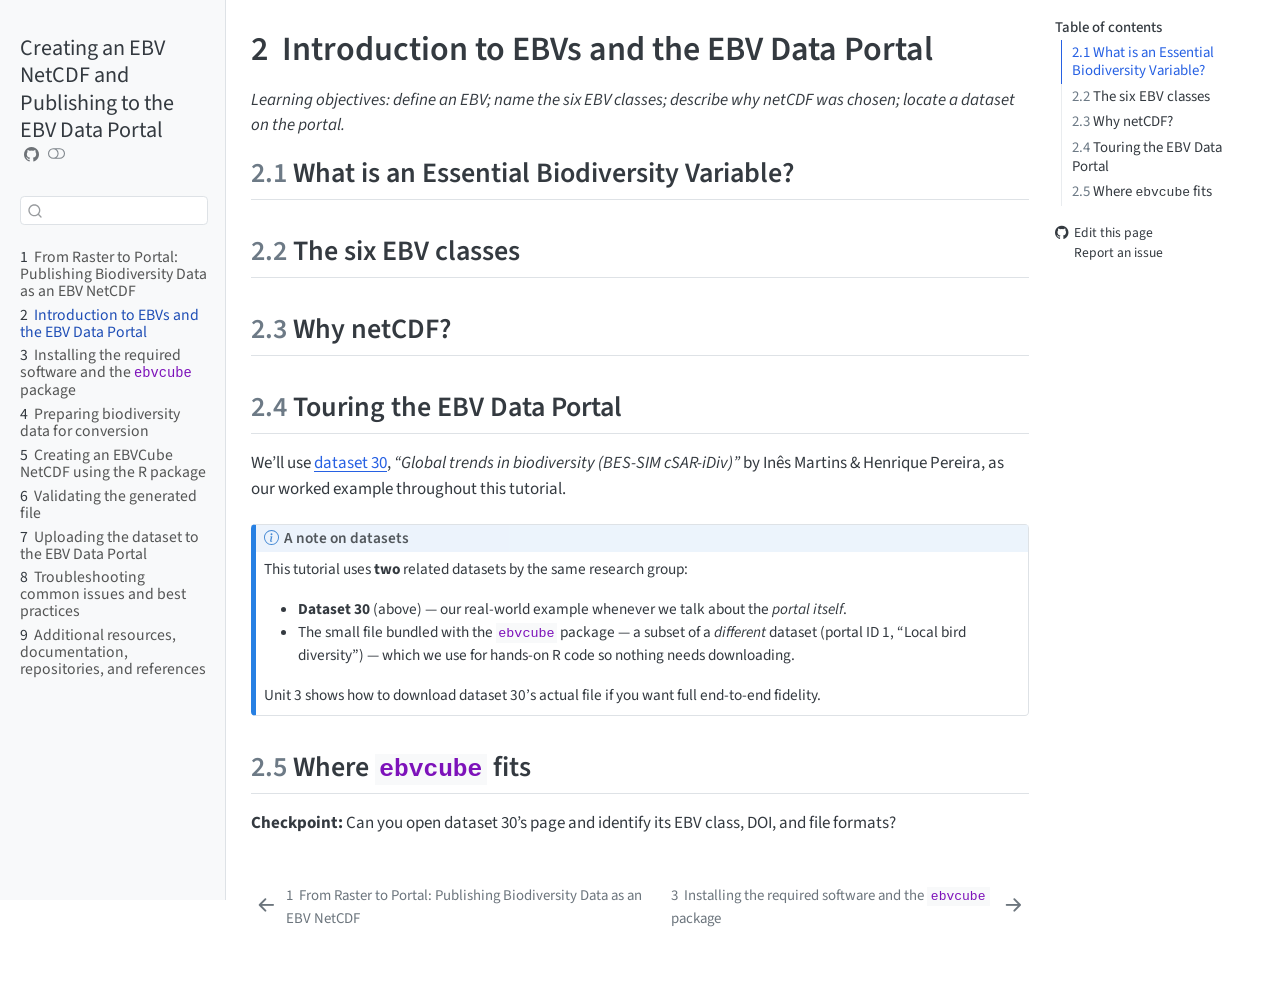
==== 01-introduction.html @ 29f4f92b "Built site for gh-pages" ====
<!DOCTYPE html>
<html xmlns="http://www.w3.org/1999/xhtml" lang="en" xml:lang="en"><head>

<meta charset="utf-8">
<meta name="generator" content="quarto-1.5.56">

<meta name="viewport" content="width=device-width, initial-scale=1.0, user-scalable=yes">

<meta name="description" content="A step-by-step tutorial on creating an EBV-compliant netCDF with the ebvcube R package and publishing it to the EBV Data Portal.">

<title>2&nbsp; Introduction to EBVs and the EBV Data Portal – Creating an EBV NetCDF and Publishing to the EBV Data Portal</title>
<style>
code{white-space: pre-wrap;}
span.smallcaps{font-variant: small-caps;}
div.columns{display: flex; gap: min(4vw, 1.5em);}
div.column{flex: auto; overflow-x: auto;}
div.hanging-indent{margin-left: 1.5em; text-indent: -1.5em;}
ul.task-list{list-style: none;}
ul.task-list li input[type="checkbox"] {
  width: 0.8em;
  margin: 0 0.8em 0.2em -1em; /* quarto-specific, see https://github.com/quarto-dev/quarto-cli/issues/4556 */ 
  vertical-align: middle;
}
</style>


<script src="site_libs/quarto-nav/quarto-nav.js"></script>
<script src="site_libs/quarto-nav/headroom.min.js"></script>
<script src="site_libs/clipboard/clipboard.min.js"></script>
<script src="site_libs/quarto-search/autocomplete.umd.js"></script>
<script src="site_libs/quarto-search/fuse.min.js"></script>
<script src="site_libs/quarto-search/quarto-search.js"></script>
<meta name="quarto:offset" content="./">
<link href="./02-installation.html" rel="next">
<link href="./index.html" rel="prev">
<script src="site_libs/quarto-html/quarto.js"></script>
<script src="site_libs/quarto-html/popper.min.js"></script>
<script src="site_libs/quarto-html/tippy.umd.min.js"></script>
<script src="site_libs/quarto-html/anchor.min.js"></script>
<link href="site_libs/quarto-html/tippy.css" rel="stylesheet">
<link href="site_libs/quarto-html/quarto-syntax-highlighting.css" rel="stylesheet" class="quarto-color-scheme" id="quarto-text-highlighting-styles">
<link href="site_libs/quarto-html/quarto-syntax-highlighting-dark.css" rel="prefetch" class="quarto-color-scheme quarto-color-alternate" id="quarto-text-highlighting-styles">
<script src="site_libs/bootstrap/bootstrap.min.js"></script>
<link href="site_libs/bootstrap/bootstrap-icons.css" rel="stylesheet">
<link href="site_libs/bootstrap/bootstrap.min.css" rel="stylesheet" class="quarto-color-scheme" id="quarto-bootstrap" data-mode="light">
<link href="site_libs/bootstrap/bootstrap-dark.min.css" rel="prefetch" class="quarto-color-scheme quarto-color-alternate" id="quarto-bootstrap" data-mode="dark">
<script id="quarto-search-options" type="application/json">{
  "location": "sidebar",
  "copy-button": false,
  "collapse-after": 3,
  "panel-placement": "start",
  "type": "textbox",
  "limit": 50,
  "keyboard-shortcut": [
    "f",
    "/",
    "s"
  ],
  "show-item-context": false,
  "language": {
    "search-no-results-text": "No results",
    "search-matching-documents-text": "matching documents",
    "search-copy-link-title": "Copy link to search",
    "search-hide-matches-text": "Hide additional matches",
    "search-more-match-text": "more match in this document",
    "search-more-matches-text": "more matches in this document",
    "search-clear-button-title": "Clear",
    "search-text-placeholder": "",
    "search-detached-cancel-button-title": "Cancel",
    "search-submit-button-title": "Submit",
    "search-label": "Search"
  }
}</script>


</head>

<body class="nav-sidebar docked">

<div id="quarto-search-results"></div>
  <header id="quarto-header" class="headroom fixed-top">
  <nav class="quarto-secondary-nav">
    <div class="container-fluid d-flex">
      <button type="button" class="quarto-btn-toggle btn" data-bs-toggle="collapse" role="button" data-bs-target=".quarto-sidebar-collapse-item" aria-controls="quarto-sidebar" aria-expanded="false" aria-label="Toggle sidebar navigation" onclick="if (window.quartoToggleHeadroom) { window.quartoToggleHeadroom(); }">
        <i class="bi bi-layout-text-sidebar-reverse"></i>
      </button>
        <nav class="quarto-page-breadcrumbs" aria-label="breadcrumb"><ol class="breadcrumb"><li class="breadcrumb-item"><a href="./01-introduction.html"><span class="chapter-number">2</span>&nbsp; <span class="chapter-title">Introduction to EBVs and the EBV Data Portal</span></a></li></ol></nav>
        <a class="flex-grow-1" role="navigation" data-bs-toggle="collapse" data-bs-target=".quarto-sidebar-collapse-item" aria-controls="quarto-sidebar" aria-expanded="false" aria-label="Toggle sidebar navigation" onclick="if (window.quartoToggleHeadroom) { window.quartoToggleHeadroom(); }">      
        </a>
      <button type="button" class="btn quarto-search-button" aria-label="Search" onclick="window.quartoOpenSearch();">
        <i class="bi bi-search"></i>
      </button>
    </div>
  </nav>
</header>
<!-- content -->
<div id="quarto-content" class="quarto-container page-columns page-rows-contents page-layout-article">
<!-- sidebar -->
  <nav id="quarto-sidebar" class="sidebar collapse collapse-horizontal quarto-sidebar-collapse-item sidebar-navigation docked overflow-auto">
    <div class="pt-lg-2 mt-2 text-left sidebar-header">
    <div class="sidebar-title mb-0 py-0">
      <a href="./">Creating an EBV NetCDF and Publishing to the EBV Data Portal</a> 
        <div class="sidebar-tools-main">
    <a href="https://github.com/EBVcube/EBV_resources" title="Source Code" class="quarto-navigation-tool px-1" aria-label="Source Code"><i class="bi bi-github"></i></a>
  <a href="" class="quarto-color-scheme-toggle quarto-navigation-tool  px-1" onclick="window.quartoToggleColorScheme(); return false;" title="Toggle dark mode"><i class="bi"></i></a>
</div>
    </div>
      </div>
        <div class="mt-2 flex-shrink-0 align-items-center">
        <div class="sidebar-search">
        <div id="quarto-search" class="" title="Search"></div>
        </div>
        </div>
    <div class="sidebar-menu-container"> 
    <ul class="list-unstyled mt-1">
        <li class="sidebar-item">
  <div class="sidebar-item-container"> 
  <a href="./index.html" class="sidebar-item-text sidebar-link">
 <span class="menu-text"><span class="chapter-number">1</span>&nbsp; <span class="chapter-title">From Raster to Portal: Publishing Biodiversity Data as an EBV NetCDF</span></span></a>
  </div>
</li>
        <li class="sidebar-item">
  <div class="sidebar-item-container"> 
  <a href="./01-introduction.html" class="sidebar-item-text sidebar-link active">
 <span class="menu-text"><span class="chapter-number">2</span>&nbsp; <span class="chapter-title">Introduction to EBVs and the EBV Data Portal</span></span></a>
  </div>
</li>
        <li class="sidebar-item">
  <div class="sidebar-item-container"> 
  <a href="./02-installation.html" class="sidebar-item-text sidebar-link">
 <span class="menu-text"><span class="chapter-number">3</span>&nbsp; <span class="chapter-title">Installing the required software and the <code>ebvcube</code> package</span></span></a>
  </div>
</li>
        <li class="sidebar-item">
  <div class="sidebar-item-container"> 
  <a href="./03-preparing-data.html" class="sidebar-item-text sidebar-link">
 <span class="menu-text"><span class="chapter-number">4</span>&nbsp; <span class="chapter-title">Preparing biodiversity data for conversion</span></span></a>
  </div>
</li>
        <li class="sidebar-item">
  <div class="sidebar-item-container"> 
  <a href="./04-creating-the-cube.html" class="sidebar-item-text sidebar-link">
 <span class="menu-text"><span class="chapter-number">5</span>&nbsp; <span class="chapter-title">Creating an EBVCube NetCDF using the R package</span></span></a>
  </div>
</li>
        <li class="sidebar-item">
  <div class="sidebar-item-container"> 
  <a href="./05-validating.html" class="sidebar-item-text sidebar-link">
 <span class="menu-text"><span class="chapter-number">6</span>&nbsp; <span class="chapter-title">Validating the generated file</span></span></a>
  </div>
</li>
        <li class="sidebar-item">
  <div class="sidebar-item-container"> 
  <a href="./06-uploading.html" class="sidebar-item-text sidebar-link">
 <span class="menu-text"><span class="chapter-number">7</span>&nbsp; <span class="chapter-title">Uploading the dataset to the EBV Data Portal</span></span></a>
  </div>
</li>
        <li class="sidebar-item">
  <div class="sidebar-item-container"> 
  <a href="./07-troubleshooting.html" class="sidebar-item-text sidebar-link">
 <span class="menu-text"><span class="chapter-number">8</span>&nbsp; <span class="chapter-title">Troubleshooting common issues and best practices</span></span></a>
  </div>
</li>
        <li class="sidebar-item">
  <div class="sidebar-item-container"> 
  <a href="./08-resources.html" class="sidebar-item-text sidebar-link">
 <span class="menu-text"><span class="chapter-number">9</span>&nbsp; <span class="chapter-title">Additional resources, documentation, repositories, and references</span></span></a>
  </div>
</li>
    </ul>
    </div>
</nav>
<div id="quarto-sidebar-glass" class="quarto-sidebar-collapse-item" data-bs-toggle="collapse" data-bs-target=".quarto-sidebar-collapse-item"></div>
<!-- margin-sidebar -->
    <div id="quarto-margin-sidebar" class="sidebar margin-sidebar">
        <nav id="TOC" role="doc-toc" class="toc-active">
    <h2 id="toc-title">Table of contents</h2>
   
  <ul>
  <li><a href="#what-is-an-essential-biodiversity-variable" id="toc-what-is-an-essential-biodiversity-variable" class="nav-link active" data-scroll-target="#what-is-an-essential-biodiversity-variable"><span class="header-section-number">2.1</span> What is an Essential Biodiversity Variable?</a></li>
  <li><a href="#the-six-ebv-classes" id="toc-the-six-ebv-classes" class="nav-link" data-scroll-target="#the-six-ebv-classes"><span class="header-section-number">2.2</span> The six EBV classes</a></li>
  <li><a href="#why-netcdf" id="toc-why-netcdf" class="nav-link" data-scroll-target="#why-netcdf"><span class="header-section-number">2.3</span> Why netCDF?</a></li>
  <li><a href="#touring-the-ebv-data-portal" id="toc-touring-the-ebv-data-portal" class="nav-link" data-scroll-target="#touring-the-ebv-data-portal"><span class="header-section-number">2.4</span> Touring the EBV Data Portal</a></li>
  <li><a href="#where-ebvcube-fits" id="toc-where-ebvcube-fits" class="nav-link" data-scroll-target="#where-ebvcube-fits"><span class="header-section-number">2.5</span> Where <code>ebvcube</code> fits</a></li>
  </ul>
<div class="toc-actions"><ul><li><a href="https://github.com/EBVcube/EBV_resources/edit/main/01-introduction.qmd" class="toc-action"><i class="bi bi-github"></i>Edit this page</a></li><li><a href="https://github.com/EBVcube/EBV_resources/issues/new" class="toc-action"><i class="bi empty"></i>Report an issue</a></li></ul></div></nav>
    </div>
<!-- main -->
<main class="content" id="quarto-document-content">

<header id="title-block-header" class="quarto-title-block default">
<div class="quarto-title">
<h1 class="title"><span id="sec-intro" class="quarto-section-identifier"><span class="chapter-number">2</span>&nbsp; <span class="chapter-title">Introduction to EBVs and the EBV Data Portal</span></span></h1>
</div>



<div class="quarto-title-meta">

    
  
    
  </div>
  


</header>


<p><em>Learning objectives: define an EBV; name the six EBV classes; describe why netCDF was chosen; locate a dataset on the portal.</em></p>
<section id="what-is-an-essential-biodiversity-variable" class="level2" data-number="2.1">
<h2 data-number="2.1" class="anchored" data-anchor-id="what-is-an-essential-biodiversity-variable"><span class="header-section-number">2.1</span> What is an Essential Biodiversity Variable?</h2>
<!-- TODO: adapt core-concepts.qmd's "What is an EBV?" section from ../core-concepts.qmd -->
</section>
<section id="the-six-ebv-classes" class="level2" data-number="2.2">
<h2 data-number="2.2" class="anchored" data-anchor-id="the-six-ebv-classes"><span class="header-section-number">2.2</span> The six EBV classes</h2>
<!-- TODO: adapt core-concepts.qmd's callout on canonical classes vs. portal labels -->
</section>
<section id="why-netcdf" class="level2" data-number="2.3">
<h2 data-number="2.3" class="anchored" data-anchor-id="why-netcdf"><span class="header-section-number">2.3</span> Why netCDF?</h2>
<!-- TODO: adapt core-concepts.qmd's "Why netCDF?" section -->
</section>
<section id="touring-the-ebv-data-portal" class="level2" data-number="2.4">
<h2 data-number="2.4" class="anchored" data-anchor-id="touring-the-ebv-data-portal"><span class="header-section-number">2.4</span> Touring the EBV Data Portal</h2>
<p>We’ll use <a href="https://portal.geobon.org/ebv-detail?id=30">dataset 30</a>, <em>“Global trends in biodiversity (BES-SIM cSAR-iDiv)”</em> by Inês Martins &amp; Henrique Pereira, as our worked example throughout this tutorial.</p>
<!-- TODO: screenshots of Discover page, dataset 30 detail page, class filters -->
<div class="callout callout-style-default callout-note callout-titled">
<div class="callout-header d-flex align-content-center">
<div class="callout-icon-container">
<i class="callout-icon"></i>
</div>
<div class="callout-title-container flex-fill">
A note on datasets
</div>
</div>
<div class="callout-body-container callout-body">
<p>This tutorial uses <strong>two</strong> related datasets by the same research group:</p>
<ul>
<li><strong>Dataset 30</strong> (above) — our real-world example whenever we talk about the <em>portal itself</em>.</li>
<li>The small file bundled with the <code>ebvcube</code> package — a subset of a <em>different</em> dataset (portal ID 1, “Local bird diversity”) — which we use for hands-on R code so nothing needs downloading.</li>
</ul>
<p>Unit 3 shows how to download dataset 30’s actual file if you want full end-to-end fidelity.</p>
</div>
</div>
</section>
<section id="where-ebvcube-fits" class="level2" data-number="2.5">
<h2 data-number="2.5" class="anchored" data-anchor-id="where-ebvcube-fits"><span class="header-section-number">2.5</span> Where <code>ebvcube</code> fits</h2>
<!-- TODO: one paragraph bridging "data on your laptop" -> "data on the portal" -->
<p><strong>Checkpoint:</strong> Can you open dataset 30’s page and identify its EBV class, DOI, and file formats?</p>


</section>

</main> <!-- /main -->
<script id="quarto-html-after-body" type="application/javascript">
window.document.addEventListener("DOMContentLoaded", function (event) {
  const toggleBodyColorMode = (bsSheetEl) => {
    const mode = bsSheetEl.getAttribute("data-mode");
    const bodyEl = window.document.querySelector("body");
    if (mode === "dark") {
      bodyEl.classList.add("quarto-dark");
      bodyEl.classList.remove("quarto-light");
    } else {
      bodyEl.classList.add("quarto-light");
      bodyEl.classList.remove("quarto-dark");
    }
  }
  const toggleBodyColorPrimary = () => {
    const bsSheetEl = window.document.querySelector("link#quarto-bootstrap");
    if (bsSheetEl) {
      toggleBodyColorMode(bsSheetEl);
    }
  }
  toggleBodyColorPrimary();  
  const disableStylesheet = (stylesheets) => {
    for (let i=0; i < stylesheets.length; i++) {
      const stylesheet = stylesheets[i];
      stylesheet.rel = 'prefetch';
    }
  }
  const enableStylesheet = (stylesheets) => {
    for (let i=0; i < stylesheets.length; i++) {
      const stylesheet = stylesheets[i];
      stylesheet.rel = 'stylesheet';
    }
  }
  const manageTransitions = (selector, allowTransitions) => {
    const els = window.document.querySelectorAll(selector);
    for (let i=0; i < els.length; i++) {
      const el = els[i];
      if (allowTransitions) {
        el.classList.remove('notransition');
      } else {
        el.classList.add('notransition');
      }
    }
  }
  const toggleGiscusIfUsed = (isAlternate, darkModeDefault) => {
    const baseTheme = document.querySelector('#giscus-base-theme')?.value ?? 'light';
    const alternateTheme = document.querySelector('#giscus-alt-theme')?.value ?? 'dark';
    let newTheme = '';
    if(darkModeDefault) {
      newTheme = isAlternate ? baseTheme : alternateTheme;
    } else {
      newTheme = isAlternate ? alternateTheme : baseTheme;
    }
    const changeGiscusTheme = () => {
      // From: https://github.com/giscus/giscus/issues/336
      const sendMessage = (message) => {
        const iframe = document.querySelector('iframe.giscus-frame');
        if (!iframe) return;
        iframe.contentWindow.postMessage({ giscus: message }, 'https://giscus.app');
      }
      sendMessage({
        setConfig: {
          theme: newTheme
        }
      });
    }
    const isGiscussLoaded = window.document.querySelector('iframe.giscus-frame') !== null;
    if (isGiscussLoaded) {
      changeGiscusTheme();
    }
  }
  const toggleColorMode = (alternate) => {
    // Switch the stylesheets
    const alternateStylesheets = window.document.querySelectorAll('link.quarto-color-scheme.quarto-color-alternate');
    manageTransitions('#quarto-margin-sidebar .nav-link', false);
    if (alternate) {
      enableStylesheet(alternateStylesheets);
      for (const sheetNode of alternateStylesheets) {
        if (sheetNode.id === "quarto-bootstrap") {
          toggleBodyColorMode(sheetNode);
        }
      }
    } else {
      disableStylesheet(alternateStylesheets);
      toggleBodyColorPrimary();
    }
    manageTransitions('#quarto-margin-sidebar .nav-link', true);
    // Switch the toggles
    const toggles = window.document.querySelectorAll('.quarto-color-scheme-toggle');
    for (let i=0; i < toggles.length; i++) {
      const toggle = toggles[i];
      if (toggle) {
        if (alternate) {
          toggle.classList.add("alternate");     
        } else {
          toggle.classList.remove("alternate");
        }
      }
    }
    // Hack to workaround the fact that safari doesn't
    // properly recolor the scrollbar when toggling (#1455)
    if (navigator.userAgent.indexOf('Safari') > 0 && navigator.userAgent.indexOf('Chrome') == -1) {
      manageTransitions("body", false);
      window.scrollTo(0, 1);
      setTimeout(() => {
        window.scrollTo(0, 0);
        manageTransitions("body", true);
      }, 40);  
    }
  }
  const isFileUrl = () => { 
    return window.location.protocol === 'file:';
  }
  const hasAlternateSentinel = () => {  
    let styleSentinel = getColorSchemeSentinel();
    if (styleSentinel !== null) {
      return styleSentinel === "alternate";
    } else {
      return false;
    }
  }
  const setStyleSentinel = (alternate) => {
    const value = alternate ? "alternate" : "default";
    if (!isFileUrl()) {
      window.localStorage.setItem("quarto-color-scheme", value);
    } else {
      localAlternateSentinel = value;
    }
  }
  const getColorSchemeSentinel = () => {
    if (!isFileUrl()) {
      const storageValue = window.localStorage.getItem("quarto-color-scheme");
      return storageValue != null ? storageValue : localAlternateSentinel;
    } else {
      return localAlternateSentinel;
    }
  }
  const darkModeDefault = false;
  let localAlternateSentinel = darkModeDefault ? 'alternate' : 'default';
  // Dark / light mode switch
  window.quartoToggleColorScheme = () => {
    // Read the current dark / light value 
    let toAlternate = !hasAlternateSentinel();
    toggleColorMode(toAlternate);
    setStyleSentinel(toAlternate);
    toggleGiscusIfUsed(toAlternate, darkModeDefault);
  };
  // Ensure there is a toggle, if there isn't float one in the top right
  if (window.document.querySelector('.quarto-color-scheme-toggle') === null) {
    const a = window.document.createElement('a');
    a.classList.add('top-right');
    a.classList.add('quarto-color-scheme-toggle');
    a.href = "";
    a.onclick = function() { try { window.quartoToggleColorScheme(); } catch {} return false; };
    const i = window.document.createElement("i");
    i.classList.add('bi');
    a.appendChild(i);
    window.document.body.appendChild(a);
  }
  // Switch to dark mode if need be
  if (hasAlternateSentinel()) {
    toggleColorMode(true);
  } else {
    toggleColorMode(false);
  }
  const icon = "";
  const anchorJS = new window.AnchorJS();
  anchorJS.options = {
    placement: 'right',
    icon: icon
  };
  anchorJS.add('.anchored');
  const isCodeAnnotation = (el) => {
    for (const clz of el.classList) {
      if (clz.startsWith('code-annotation-')) {                     
        return true;
      }
    }
    return false;
  }
  const onCopySuccess = function(e) {
    // button target
    const button = e.trigger;
    // don't keep focus
    button.blur();
    // flash "checked"
    button.classList.add('code-copy-button-checked');
    var currentTitle = button.getAttribute("title");
    button.setAttribute("title", "Copied!");
    let tooltip;
    if (window.bootstrap) {
      button.setAttribute("data-bs-toggle", "tooltip");
      button.setAttribute("data-bs-placement", "left");
      button.setAttribute("data-bs-title", "Copied!");
      tooltip = new bootstrap.Tooltip(button, 
        { trigger: "manual", 
          customClass: "code-copy-button-tooltip",
          offset: [0, -8]});
      tooltip.show();    
    }
    setTimeout(function() {
      if (tooltip) {
        tooltip.hide();
        button.removeAttribute("data-bs-title");
        button.removeAttribute("data-bs-toggle");
        button.removeAttribute("data-bs-placement");
      }
      button.setAttribute("title", currentTitle);
      button.classList.remove('code-copy-button-checked');
    }, 1000);
    // clear code selection
    e.clearSelection();
  }
  const getTextToCopy = function(trigger) {
      const codeEl = trigger.previousElementSibling.cloneNode(true);
      for (const childEl of codeEl.children) {
        if (isCodeAnnotation(childEl)) {
          childEl.remove();
        }
      }
      return codeEl.innerText;
  }
  const clipboard = new window.ClipboardJS('.code-copy-button:not([data-in-quarto-modal])', {
    text: getTextToCopy
  });
  clipboard.on('success', onCopySuccess);
  if (window.document.getElementById('quarto-embedded-source-code-modal')) {
    // For code content inside modals, clipBoardJS needs to be initialized with a container option
    // TODO: Check when it could be a function (https://github.com/zenorocha/clipboard.js/issues/860)
    const clipboardModal = new window.ClipboardJS('.code-copy-button[data-in-quarto-modal]', {
      text: getTextToCopy,
      container: window.document.getElementById('quarto-embedded-source-code-modal')
    });
    clipboardModal.on('success', onCopySuccess);
  }
    var localhostRegex = new RegExp(/^(?:http|https):\/\/localhost\:?[0-9]*\//);
    var mailtoRegex = new RegExp(/^mailto:/);
      var filterRegex = new RegExp("https:\/\/EBVcube\.github\.io\/EBV_resources\/");
    var isInternal = (href) => {
        return filterRegex.test(href) || localhostRegex.test(href) || mailtoRegex.test(href);
    }
    // Inspect non-navigation links and adorn them if external
 	var links = window.document.querySelectorAll('a[href]:not(.nav-link):not(.navbar-brand):not(.toc-action):not(.sidebar-link):not(.sidebar-item-toggle):not(.pagination-link):not(.no-external):not([aria-hidden]):not(.dropdown-item):not(.quarto-navigation-tool):not(.about-link)');
    for (var i=0; i<links.length; i++) {
      const link = links[i];
      if (!isInternal(link.href)) {
        // undo the damage that might have been done by quarto-nav.js in the case of
        // links that we want to consider external
        if (link.dataset.originalHref !== undefined) {
          link.href = link.dataset.originalHref;
        }
      }
    }
  function tippyHover(el, contentFn, onTriggerFn, onUntriggerFn) {
    const config = {
      allowHTML: true,
      maxWidth: 500,
      delay: 100,
      arrow: false,
      appendTo: function(el) {
          return el.parentElement;
      },
      interactive: true,
      interactiveBorder: 10,
      theme: 'quarto',
      placement: 'bottom-start',
    };
    if (contentFn) {
      config.content = contentFn;
    }
    if (onTriggerFn) {
      config.onTrigger = onTriggerFn;
    }
    if (onUntriggerFn) {
      config.onUntrigger = onUntriggerFn;
    }
    window.tippy(el, config); 
  }
  const noterefs = window.document.querySelectorAll('a[role="doc-noteref"]');
  for (var i=0; i<noterefs.length; i++) {
    const ref = noterefs[i];
    tippyHover(ref, function() {
      // use id or data attribute instead here
      let href = ref.getAttribute('data-footnote-href') || ref.getAttribute('href');
      try { href = new URL(href).hash; } catch {}
      const id = href.replace(/^#\/?/, "");
      const note = window.document.getElementById(id);
      if (note) {
        return note.innerHTML;
      } else {
        return "";
      }
    });
  }
  const xrefs = window.document.querySelectorAll('a.quarto-xref');
  const processXRef = (id, note) => {
    // Strip column container classes
    const stripColumnClz = (el) => {
      el.classList.remove("page-full", "page-columns");
      if (el.children) {
        for (const child of el.children) {
          stripColumnClz(child);
        }
      }
    }
    stripColumnClz(note)
    if (id === null || id.startsWith('sec-')) {
      // Special case sections, only their first couple elements
      const container = document.createElement("div");
      if (note.children && note.children.length > 2) {
        container.appendChild(note.children[0].cloneNode(true));
        for (let i = 1; i < note.children.length; i++) {
          const child = note.children[i];
          if (child.tagName === "P" && child.innerText === "") {
            continue;
          } else {
            container.appendChild(child.cloneNode(true));
            break;
          }
        }
        if (window.Quarto?.typesetMath) {
          window.Quarto.typesetMath(container);
        }
        return container.innerHTML
      } else {
        if (window.Quarto?.typesetMath) {
          window.Quarto.typesetMath(note);
        }
        return note.innerHTML;
      }
    } else {
      // Remove any anchor links if they are present
      const anchorLink = note.querySelector('a.anchorjs-link');
      if (anchorLink) {
        anchorLink.remove();
      }
      if (window.Quarto?.typesetMath) {
        window.Quarto.typesetMath(note);
      }
      // TODO in 1.5, we should make sure this works without a callout special case
      if (note.classList.contains("callout")) {
        return note.outerHTML;
      } else {
        return note.innerHTML;
      }
    }
  }
  for (var i=0; i<xrefs.length; i++) {
    const xref = xrefs[i];
    tippyHover(xref, undefined, function(instance) {
      instance.disable();
      let url = xref.getAttribute('href');
      let hash = undefined; 
      if (url.startsWith('#')) {
        hash = url;
      } else {
        try { hash = new URL(url).hash; } catch {}
      }
      if (hash) {
        const id = hash.replace(/^#\/?/, "");
        const note = window.document.getElementById(id);
        if (note !== null) {
          try {
            const html = processXRef(id, note.cloneNode(true));
            instance.setContent(html);
          } finally {
            instance.enable();
            instance.show();
          }
        } else {
          // See if we can fetch this
          fetch(url.split('#')[0])
          .then(res => res.text())
          .then(html => {
            const parser = new DOMParser();
            const htmlDoc = parser.parseFromString(html, "text/html");
            const note = htmlDoc.getElementById(id);
            if (note !== null) {
              const html = processXRef(id, note);
              instance.setContent(html);
            } 
          }).finally(() => {
            instance.enable();
            instance.show();
          });
        }
      } else {
        // See if we can fetch a full url (with no hash to target)
        // This is a special case and we should probably do some content thinning / targeting
        fetch(url)
        .then(res => res.text())
        .then(html => {
          const parser = new DOMParser();
          const htmlDoc = parser.parseFromString(html, "text/html");
          const note = htmlDoc.querySelector('main.content');
          if (note !== null) {
            // This should only happen for chapter cross references
            // (since there is no id in the URL)
            // remove the first header
            if (note.children.length > 0 && note.children[0].tagName === "HEADER") {
              note.children[0].remove();
            }
            const html = processXRef(null, note);
            instance.setContent(html);
          } 
        }).finally(() => {
          instance.enable();
          instance.show();
        });
      }
    }, function(instance) {
    });
  }
      let selectedAnnoteEl;
      const selectorForAnnotation = ( cell, annotation) => {
        let cellAttr = 'data-code-cell="' + cell + '"';
        let lineAttr = 'data-code-annotation="' +  annotation + '"';
        const selector = 'span[' + cellAttr + '][' + lineAttr + ']';
        return selector;
      }
      const selectCodeLines = (annoteEl) => {
        const doc = window.document;
        const targetCell = annoteEl.getAttribute("data-target-cell");
        const targetAnnotation = annoteEl.getAttribute("data-target-annotation");
        const annoteSpan = window.document.querySelector(selectorForAnnotation(targetCell, targetAnnotation));
        const lines = annoteSpan.getAttribute("data-code-lines").split(",");
        const lineIds = lines.map((line) => {
          return targetCell + "-" + line;
        })
        let top = null;
        let height = null;
        let parent = null;
        if (lineIds.length > 0) {
            //compute the position of the single el (top and bottom and make a div)
            const el = window.document.getElementById(lineIds[0]);
            top = el.offsetTop;
            height = el.offsetHeight;
            parent = el.parentElement.parentElement;
          if (lineIds.length > 1) {
            const lastEl = window.document.getElementById(lineIds[lineIds.length - 1]);
            const bottom = lastEl.offsetTop + lastEl.offsetHeight;
            height = bottom - top;
          }
          if (top !== null && height !== null && parent !== null) {
            // cook up a div (if necessary) and position it 
            let div = window.document.getElementById("code-annotation-line-highlight");
            if (div === null) {
              div = window.document.createElement("div");
              div.setAttribute("id", "code-annotation-line-highlight");
              div.style.position = 'absolute';
              parent.appendChild(div);
            }
            div.style.top = top - 2 + "px";
            div.style.height = height + 4 + "px";
            div.style.left = 0;
            let gutterDiv = window.document.getElementById("code-annotation-line-highlight-gutter");
            if (gutterDiv === null) {
              gutterDiv = window.document.createElement("div");
              gutterDiv.setAttribute("id", "code-annotation-line-highlight-gutter");
              gutterDiv.style.position = 'absolute';
              const codeCell = window.document.getElementById(targetCell);
              const gutter = codeCell.querySelector('.code-annotation-gutter');
              gutter.appendChild(gutterDiv);
            }
            gutterDiv.style.top = top - 2 + "px";
            gutterDiv.style.height = height + 4 + "px";
          }
          selectedAnnoteEl = annoteEl;
        }
      };
      const unselectCodeLines = () => {
        const elementsIds = ["code-annotation-line-highlight", "code-annotation-line-highlight-gutter"];
        elementsIds.forEach((elId) => {
          const div = window.document.getElementById(elId);
          if (div) {
            div.remove();
          }
        });
        selectedAnnoteEl = undefined;
      };
        // Handle positioning of the toggle
    window.addEventListener(
      "resize",
      throttle(() => {
        elRect = undefined;
        if (selectedAnnoteEl) {
          selectCodeLines(selectedAnnoteEl);
        }
      }, 10)
    );
    function throttle(fn, ms) {
    let throttle = false;
    let timer;
      return (...args) => {
        if(!throttle) { // first call gets through
            fn.apply(this, args);
            throttle = true;
        } else { // all the others get throttled
            if(timer) clearTimeout(timer); // cancel #2
            timer = setTimeout(() => {
              fn.apply(this, args);
              timer = throttle = false;
            }, ms);
        }
      };
    }
      // Attach click handler to the DT
      const annoteDls = window.document.querySelectorAll('dt[data-target-cell]');
      for (const annoteDlNode of annoteDls) {
        annoteDlNode.addEventListener('click', (event) => {
          const clickedEl = event.target;
          if (clickedEl !== selectedAnnoteEl) {
            unselectCodeLines();
            const activeEl = window.document.querySelector('dt[data-target-cell].code-annotation-active');
            if (activeEl) {
              activeEl.classList.remove('code-annotation-active');
            }
            selectCodeLines(clickedEl);
            clickedEl.classList.add('code-annotation-active');
          } else {
            // Unselect the line
            unselectCodeLines();
            clickedEl.classList.remove('code-annotation-active');
          }
        });
      }
  const findCites = (el) => {
    const parentEl = el.parentElement;
    if (parentEl) {
      const cites = parentEl.dataset.cites;
      if (cites) {
        return {
          el,
          cites: cites.split(' ')
        };
      } else {
        return findCites(el.parentElement)
      }
    } else {
      return undefined;
    }
  };
  var bibliorefs = window.document.querySelectorAll('a[role="doc-biblioref"]');
  for (var i=0; i<bibliorefs.length; i++) {
    const ref = bibliorefs[i];
    const citeInfo = findCites(ref);
    if (citeInfo) {
      tippyHover(citeInfo.el, function() {
        var popup = window.document.createElement('div');
        citeInfo.cites.forEach(function(cite) {
          var citeDiv = window.document.createElement('div');
          citeDiv.classList.add('hanging-indent');
          citeDiv.classList.add('csl-entry');
          var biblioDiv = window.document.getElementById('ref-' + cite);
          if (biblioDiv) {
            citeDiv.innerHTML = biblioDiv.innerHTML;
          }
          popup.appendChild(citeDiv);
        });
        return popup.innerHTML;
      });
    }
  }
});
</script>
<nav class="page-navigation">
  <div class="nav-page nav-page-previous">
      <a href="./index.html" class="pagination-link" aria-label="From Raster to Portal: Publishing Biodiversity Data as an EBV NetCDF">
        <i class="bi bi-arrow-left-short"></i> <span class="nav-page-text"><span class="chapter-number">1</span>&nbsp; <span class="chapter-title">From Raster to Portal: Publishing Biodiversity Data as an EBV NetCDF</span></span>
      </a>          
  </div>
  <div class="nav-page nav-page-next">
      <a href="./02-installation.html" class="pagination-link" aria-label="Installing the required software and the `ebvcube` package">
        <span class="nav-page-text"><span class="chapter-number">3</span>&nbsp; <span class="chapter-title">Installing the required software and the <code>ebvcube</code> package</span></span> <i class="bi bi-arrow-right-short"></i>
      </a>
  </div>
</nav>
</div> <!-- /content -->




<footer class="footer"><div class="nav-footer"><div class="nav-footer-center"><div class="toc-actions d-sm-block d-md-none"><ul><li><a href="https://github.com/EBVcube/EBV_resources/edit/main/01-introduction.qmd" class="toc-action"><i class="bi bi-github"></i>Edit this page</a></li><li><a href="https://github.com/EBVcube/EBV_resources/issues/new" class="toc-action"><i class="bi empty"></i>Report an issue</a></li></ul></div></div></div></footer></body></html>
---- site_libs/quarto-html/tippy.css ----
.tippy-box[data-animation=fade][data-state=hidden]{opacity:0}[data-tippy-root]{max-width:calc(100vw - 10px)}.tippy-box{position:relative;background-color:#333;color:#fff;border-radius:4px;font-size:14px;line-height:1.4;white-space:normal;outline:0;transition-property:transform,visibility,opacity}.tippy-box[data-placement^=top]>.tippy-arrow{bottom:0}.tippy-box[data-placement^=top]>.tippy-arrow:before{bottom:-7px;left:0;border-width:8px 8px 0;border-top-color:initial;transform-origin:center top}.tippy-box[data-placement^=bottom]>.tippy-arrow{top:0}.tippy-box[data-placement^=bottom]>.tippy-arrow:before{top:-7px;left:0;border-width:0 8px 8px;border-bottom-color:initial;transform-origin:center bottom}.tippy-box[data-placement^=left]>.tippy-arrow{right:0}.tippy-box[data-placement^=left]>.tippy-arrow:before{border-width:8px 0 8px 8px;border-left-color:initial;right:-7px;transform-origin:center left}.tippy-box[data-placement^=right]>.tippy-arrow{left:0}.tippy-box[data-placement^=right]>.tippy-arrow:before{left:-7px;border-width:8px 8px 8px 0;border-right-color:initial;transform-origin:center right}.tippy-box[data-inertia][data-state=visible]{transition-timing-function:cubic-bezier(.54,1.5,.38,1.11)}.tippy-arrow{width:16px;height:16px;color:#333}.tippy-arrow:before{content:"";position:absolute;border-color:transparent;border-style:solid}.tippy-content{position:relative;padding:5px 9px;z-index:1}
---- site_libs/quarto-html/quarto-syntax-highlighting.css ----
/* quarto syntax highlight colors */
:root {
  --quarto-hl-ot-color: #003B4F;
  --quarto-hl-at-color: #657422;
  --quarto-hl-ss-color: #20794D;
  --quarto-hl-an-color: #5E5E5E;
  --quarto-hl-fu-color: #4758AB;
  --quarto-hl-st-color: #20794D;
  --quarto-hl-cf-color: #003B4F;
  --quarto-hl-op-color: #5E5E5E;
  --quarto-hl-er-color: #AD0000;
  --quarto-hl-bn-color: #AD0000;
  --quarto-hl-al-color: #AD0000;
  --quarto-hl-va-color: #111111;
  --quarto-hl-bu-color: inherit;
  --quarto-hl-ex-color: inherit;
  --quarto-hl-pp-color: #AD0000;
  --quarto-hl-in-color: #5E5E5E;
  --quarto-hl-vs-color: #20794D;
  --quarto-hl-wa-color: #5E5E5E;
  --quarto-hl-do-color: #5E5E5E;
  --quarto-hl-im-color: #00769E;
  --quarto-hl-ch-color: #20794D;
  --quarto-hl-dt-color: #AD0000;
  --quarto-hl-fl-color: #AD0000;
  --quarto-hl-co-color: #5E5E5E;
  --quarto-hl-cv-color: #5E5E5E;
  --quarto-hl-cn-color: #8f5902;
  --quarto-hl-sc-color: #5E5E5E;
  --quarto-hl-dv-color: #AD0000;
  --quarto-hl-kw-color: #003B4F;
}

/* other quarto variables */
:root {
  --quarto-font-monospace: SFMono-Regular, Menlo, Monaco, Consolas, "Liberation Mono", "Courier New", monospace;
}

pre > code.sourceCode > span {
  color: #003B4F;
}

code span {
  color: #003B4F;
}

code.sourceCode > span {
  color: #003B4F;
}

div.sourceCode,
div.sourceCode pre.sourceCode {
  color: #003B4F;
}

code span.ot {
  color: #003B4F;
  font-style: inherit;
}

code span.at {
  color: #657422;
  font-style: inherit;
}

code span.ss {
  color: #20794D;
  font-style: inherit;
}

code span.an {
  color: #5E5E5E;
  font-style: inherit;
}

code span.fu {
  color: #4758AB;
  font-style: inherit;
}

code span.st {
  color: #20794D;
  font-style: inherit;
}

code span.cf {
  color: #003B4F;
  font-weight: bold;
  font-style: inherit;
}

code span.op {
  color: #5E5E5E;
  font-style: inherit;
}

code span.er {
  color: #AD0000;
  font-style: inherit;
}

code span.bn {
  color: #AD0000;
  font-style: inherit;
}

code span.al {
  color: #AD0000;
  font-style: inherit;
}

code span.va {
  color: #111111;
  font-style: inherit;
}

code span.bu {
  font-style: inherit;
}

code span.ex {
  font-style: inherit;
}

code span.pp {
  color: #AD0000;
  font-style: inherit;
}

code span.in {
  color: #5E5E5E;
  font-style: inherit;
}

code span.vs {
  color: #20794D;
  font-style: inherit;
}

code span.wa {
  color: #5E5E5E;
  font-style: italic;
}

code span.do {
  color: #5E5E5E;
  font-style: italic;
}

code span.im {
  color: #00769E;
  font-style: inherit;
}

code span.ch {
  color: #20794D;
  font-style: inherit;
}

code span.dt {
  color: #AD0000;
  font-style: inherit;
}

code span.fl {
  color: #AD0000;
  font-style: inherit;
}

code span.co {
  color: #5E5E5E;
  font-style: inherit;
}

code span.cv {
  color: #5E5E5E;
  font-style: italic;
}

code span.cn {
  color: #8f5902;
  font-style: inherit;
}

code span.sc {
  color: #5E5E5E;
  font-style: inherit;
}

code span.dv {
  color: #AD0000;
  font-style: inherit;
}

code span.kw {
  color: #003B4F;
  font-weight: bold;
  font-style: inherit;
}

.prevent-inlining {
  content: "</";
}

/*# sourceMappingURL=debc5d5d77c3f9108843748ff7464032.css.map */
---- site_libs/quarto-html/quarto-syntax-highlighting-dark.css ----
/* quarto syntax highlight colors */
:root {
  --quarto-hl-al-color: #f07178;
  --quarto-hl-an-color: #d4d0ab;
  --quarto-hl-at-color: #00e0e0;
  --quarto-hl-bn-color: #d4d0ab;
  --quarto-hl-bu-color: #abe338;
  --quarto-hl-ch-color: #abe338;
  --quarto-hl-co-color: #f8f8f2;
  --quarto-hl-cv-color: #ffd700;
  --quarto-hl-cn-color: #ffd700;
  --quarto-hl-cf-color: #ffa07a;
  --quarto-hl-dt-color: #ffa07a;
  --quarto-hl-dv-color: #d4d0ab;
  --quarto-hl-do-color: #f8f8f2;
  --quarto-hl-er-color: #f07178;
  --quarto-hl-ex-color: #00e0e0;
  --quarto-hl-fl-color: #d4d0ab;
  --quarto-hl-fu-color: #ffa07a;
  --quarto-hl-im-color: #abe338;
  --quarto-hl-in-color: #d4d0ab;
  --quarto-hl-kw-color: #ffa07a;
  --quarto-hl-op-color: #ffa07a;
  --quarto-hl-ot-color: #00e0e0;
  --quarto-hl-pp-color: #dcc6e0;
  --quarto-hl-re-color: #00e0e0;
  --quarto-hl-sc-color: #abe338;
  --quarto-hl-ss-color: #abe338;
  --quarto-hl-st-color: #abe338;
  --quarto-hl-va-color: #00e0e0;
  --quarto-hl-vs-color: #abe338;
  --quarto-hl-wa-color: #dcc6e0;
}

/* other quarto variables */
:root {
  --quarto-font-monospace: SFMono-Regular, Menlo, Monaco, Consolas, "Liberation Mono", "Courier New", monospace;
}

code span.al {
  background-color: #2a0f15;
  font-weight: bold;
  color: #f07178;
}

code span.an {
  color: #d4d0ab;
}

code span.at {
  color: #00e0e0;
}

code span.bn {
  color: #d4d0ab;
}

code span.bu {
  color: #abe338;
}

code span.ch {
  color: #abe338;
}

code span.co {
  font-style: italic;
  color: #f8f8f2;
}

code span.cv {
  color: #ffd700;
}

code span.cn {
  color: #ffd700;
}

code span.cf {
  font-weight: bold;
  color: #ffa07a;
}

code span.dt {
  color: #ffa07a;
}

code span.dv {
  color: #d4d0ab;
}

code span.do {
  color: #f8f8f2;
}

code span.er {
  color: #f07178;
  text-decoration: underline;
}

code span.ex {
  font-weight: bold;
  color: #00e0e0;
}

code span.fl {
  color: #d4d0ab;
}

code span.fu {
  color: #ffa07a;
}

code span.im {
  color: #abe338;
}

code span.in {
  color: #d4d0ab;
}

code span.kw {
  font-weight: bold;
  color: #ffa07a;
}

pre > code.sourceCode > span {
  color: #f8f8f2;
}

code span {
  color: #f8f8f2;
}

code.sourceCode > span {
  color: #f8f8f2;
}

div.sourceCode,
div.sourceCode pre.sourceCode {
  color: #f8f8f2;
}

code span.op {
  color: #ffa07a;
}

code span.ot {
  color: #00e0e0;
}

code span.pp {
  color: #dcc6e0;
}

code span.re {
  background-color: #f8f8f2;
  color: #00e0e0;
}

code span.sc {
  color: #abe338;
}

code span.ss {
  color: #abe338;
}

code span.st {
  color: #abe338;
}

code span.va {
  color: #00e0e0;
}

code span.vs {
  color: #abe338;
}

code span.wa {
  color: #dcc6e0;
}

.prevent-inlining {
  content: "</";
}

/*# sourceMappingURL=935a306eefa94366c21e1a970dddb765.css.map */
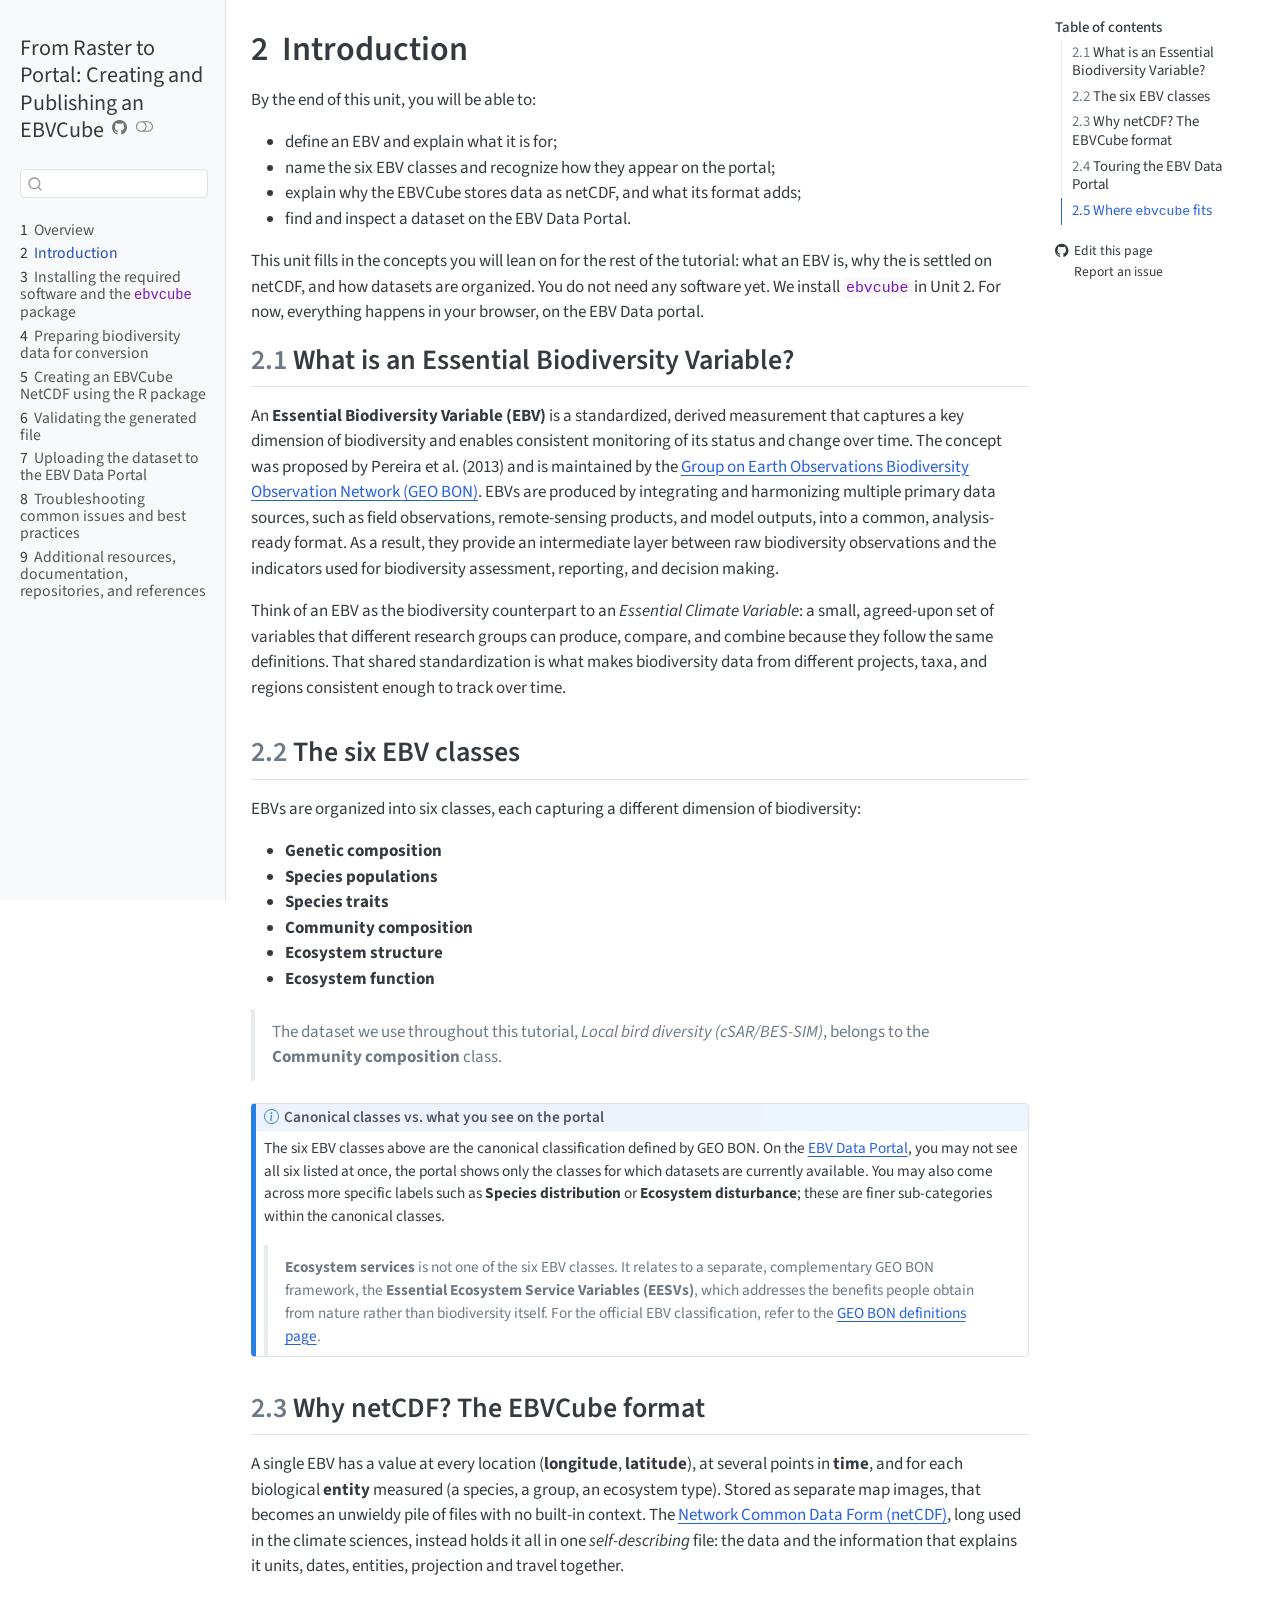
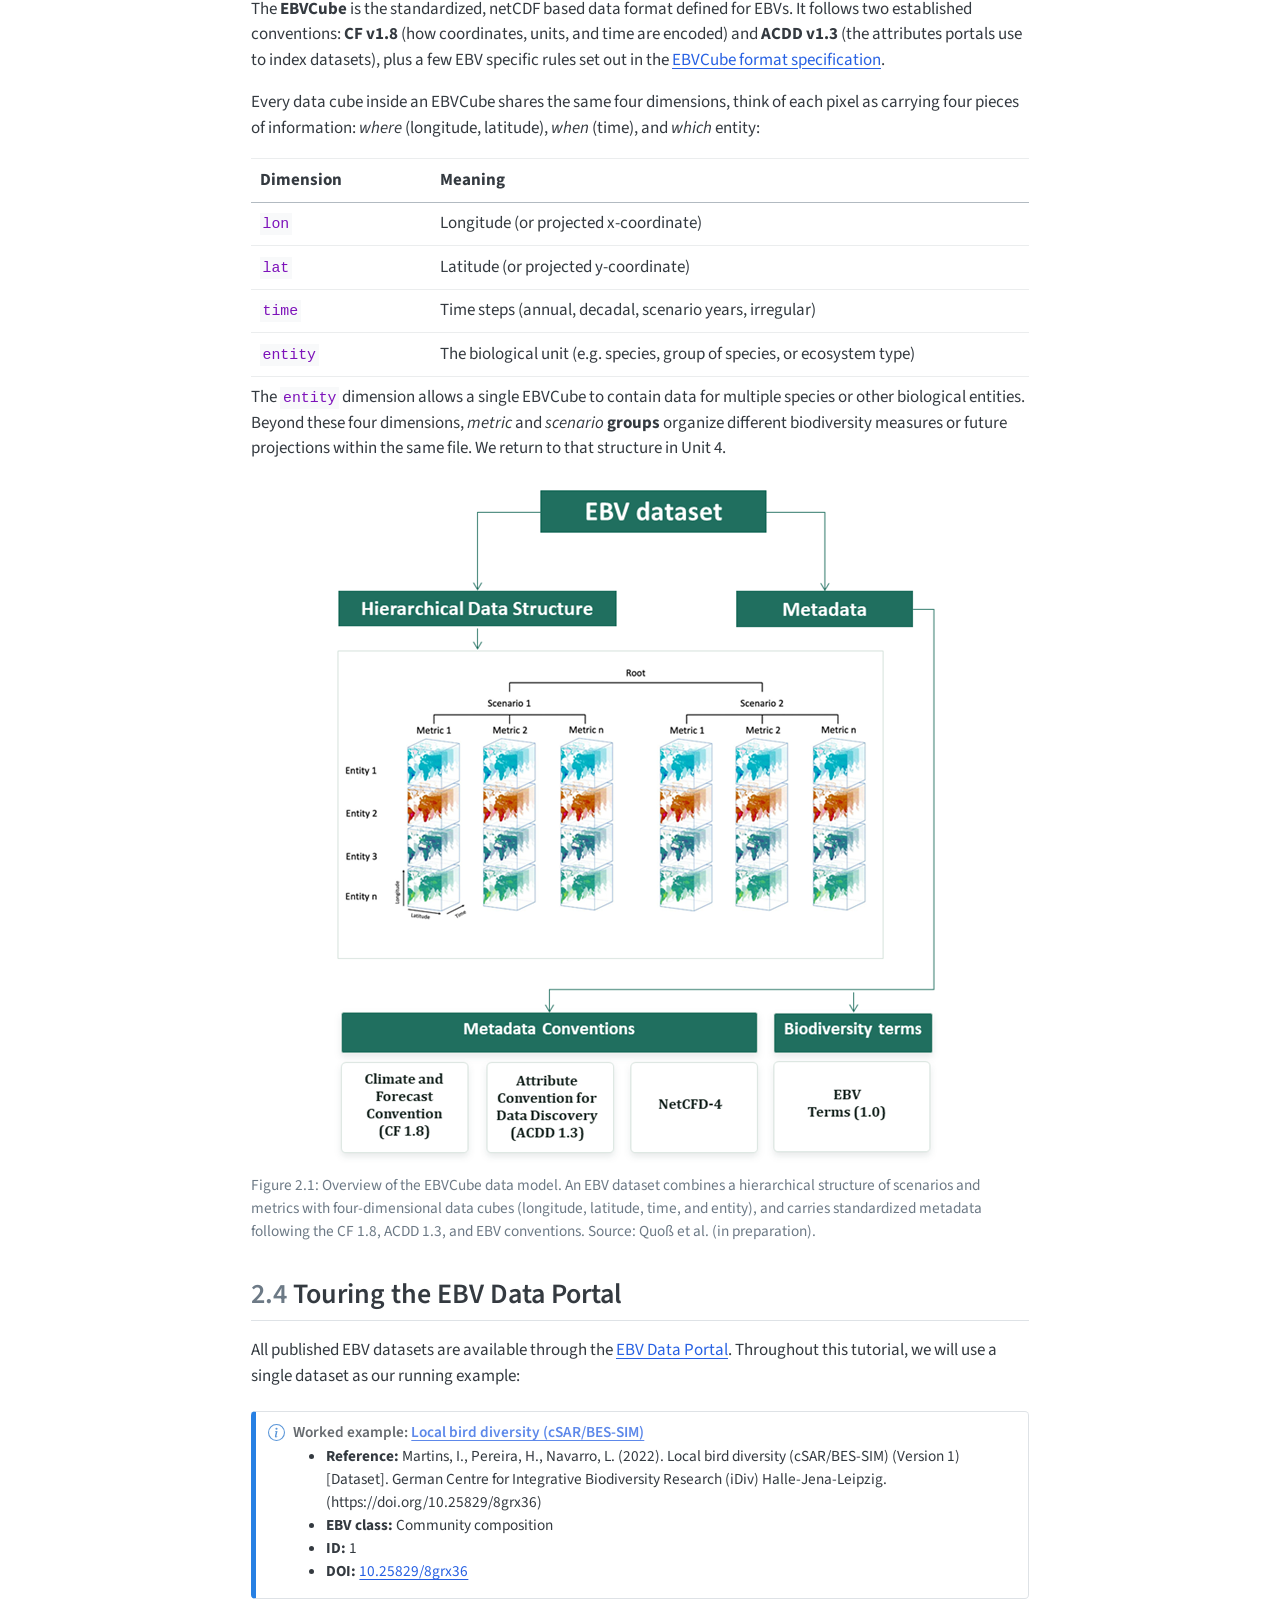
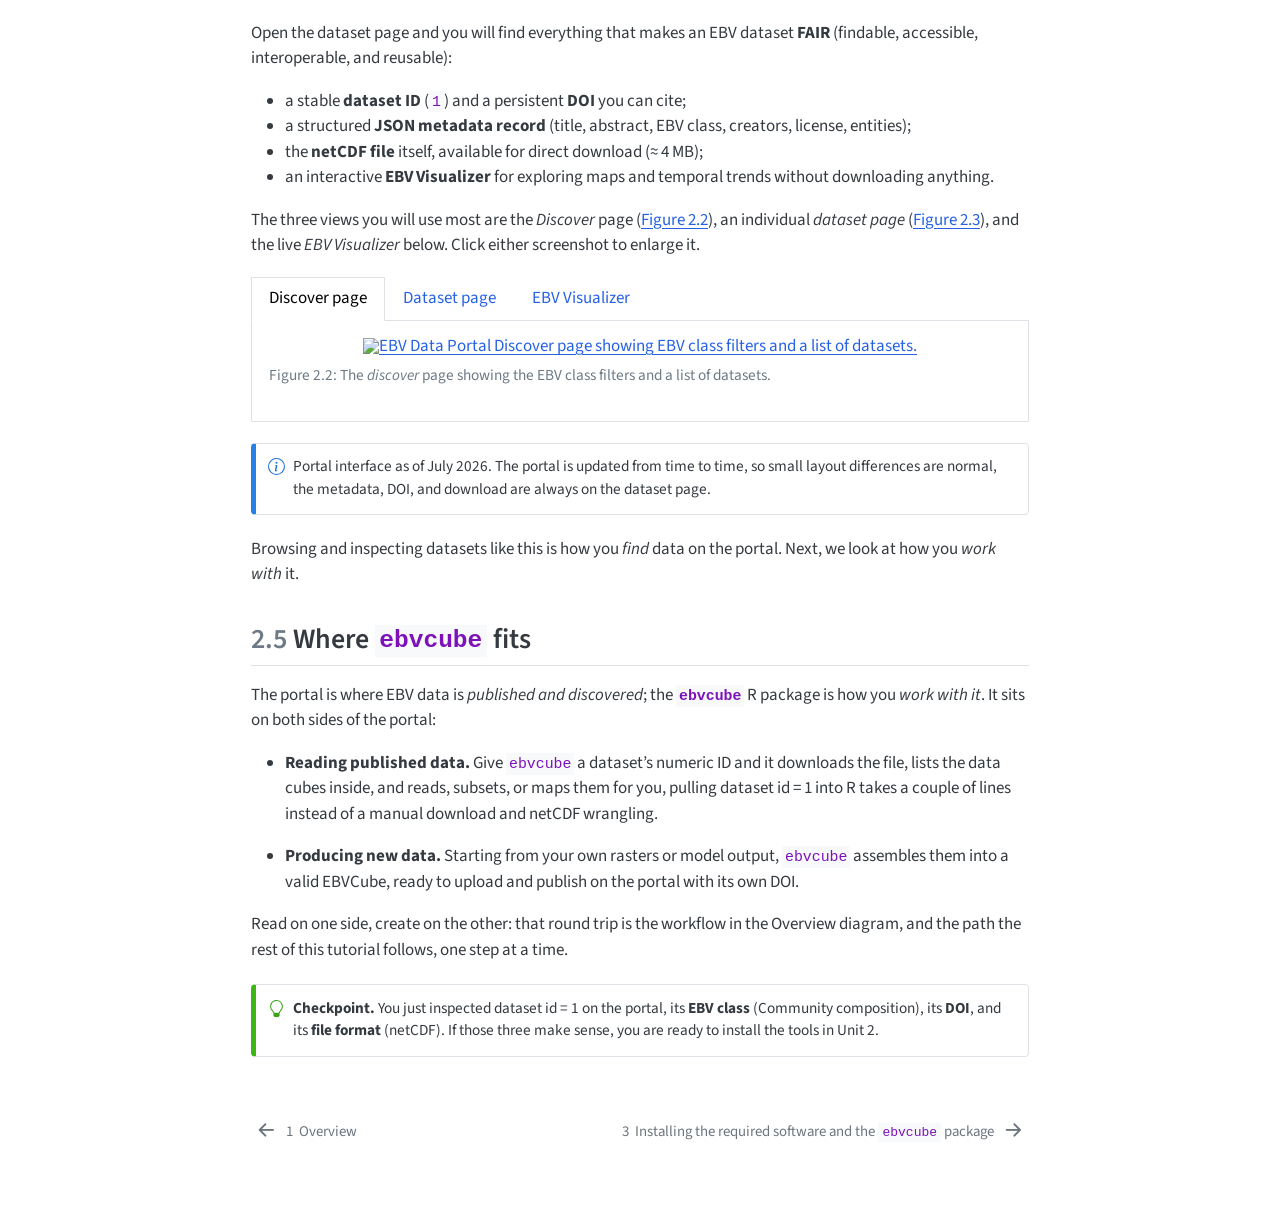
==== commit 40cd00d5: "Built site for gh-pages" ====
--- a/01-introduction.html
+++ b/01-introduction.html
@@ -6,9 +6,9 @@
 
 <meta name="viewport" content="width=device-width, initial-scale=1.0, user-scalable=yes">
 
-<meta name="description" content="A step-by-step tutorial on creating an EBV-compliant netCDF with the ebvcube R package and publishing it to the EBV Data Portal.">
-
-<title>2&nbsp; Introduction to EBVs and the EBV Data Portal – Creating an EBV NetCDF and Publishing to the EBV Data Portal</title>
+<meta name="description" content="A step-by-step tutorial on turning your data into an EBVCube with the ebvcube R package, then validating and publishing it as a citable, FAIR dataset on the EBV Data Portal.">
+
+<title>2&nbsp; Introduction – From Raster to Portal: Creating and Publishing an EBVCube</title>
 <style>
 code{white-space: pre-wrap;}
 span.smallcaps{font-variant: small-caps;}
@@ -44,6 +44,9 @@
 <link href="site_libs/bootstrap/bootstrap-icons.css" rel="stylesheet">
 <link href="site_libs/bootstrap/bootstrap.min.css" rel="stylesheet" class="quarto-color-scheme" id="quarto-bootstrap" data-mode="light">
 <link href="site_libs/bootstrap/bootstrap-dark.min.css" rel="prefetch" class="quarto-color-scheme quarto-color-alternate" id="quarto-bootstrap" data-mode="dark">
+<script src="site_libs/quarto-contrib/glightbox/glightbox.min.js"></script>
+<link href="site_libs/quarto-contrib/glightbox/glightbox.min.css" rel="stylesheet">
+<link href="site_libs/quarto-contrib/glightbox/lightbox.css" rel="stylesheet">
 <script id="quarto-search-options" type="application/json">{
   "location": "sidebar",
   "copy-button": false,
@@ -84,7 +87,7 @@
       <button type="button" class="quarto-btn-toggle btn" data-bs-toggle="collapse" role="button" data-bs-target=".quarto-sidebar-collapse-item" aria-controls="quarto-sidebar" aria-expanded="false" aria-label="Toggle sidebar navigation" onclick="if (window.quartoToggleHeadroom) { window.quartoToggleHeadroom(); }">
         <i class="bi bi-layout-text-sidebar-reverse"></i>
       </button>
-        <nav class="quarto-page-breadcrumbs" aria-label="breadcrumb"><ol class="breadcrumb"><li class="breadcrumb-item"><a href="./01-introduction.html"><span class="chapter-number">2</span>&nbsp; <span class="chapter-title">Introduction to EBVs and the EBV Data Portal</span></a></li></ol></nav>
+        <nav class="quarto-page-breadcrumbs" aria-label="breadcrumb"><ol class="breadcrumb"><li class="breadcrumb-item"><a href="./01-introduction.html"><span class="chapter-number">2</span>&nbsp; <span class="chapter-title">Introduction</span></a></li></ol></nav>
         <a class="flex-grow-1" role="navigation" data-bs-toggle="collapse" data-bs-target=".quarto-sidebar-collapse-item" aria-controls="quarto-sidebar" aria-expanded="false" aria-label="Toggle sidebar navigation" onclick="if (window.quartoToggleHeadroom) { window.quartoToggleHeadroom(); }">      
         </a>
       <button type="button" class="btn quarto-search-button" aria-label="Search" onclick="window.quartoOpenSearch();">
@@ -99,7 +102,7 @@
   <nav id="quarto-sidebar" class="sidebar collapse collapse-horizontal quarto-sidebar-collapse-item sidebar-navigation docked overflow-auto">
     <div class="pt-lg-2 mt-2 text-left sidebar-header">
     <div class="sidebar-title mb-0 py-0">
-      <a href="./">Creating an EBV NetCDF and Publishing to the EBV Data Portal</a> 
+      <a href="./">From Raster to Portal: Creating and Publishing an EBVCube</a> 
         <div class="sidebar-tools-main">
     <a href="https://github.com/EBVcube/EBV_resources" title="Source Code" class="quarto-navigation-tool px-1" aria-label="Source Code"><i class="bi bi-github"></i></a>
   <a href="" class="quarto-color-scheme-toggle quarto-navigation-tool  px-1" onclick="window.quartoToggleColorScheme(); return false;" title="Toggle dark mode"><i class="bi"></i></a>
@@ -116,13 +119,13 @@
         <li class="sidebar-item">
   <div class="sidebar-item-container"> 
   <a href="./index.html" class="sidebar-item-text sidebar-link">
- <span class="menu-text"><span class="chapter-number">1</span>&nbsp; <span class="chapter-title">From Raster to Portal: Publishing Biodiversity Data as an EBV NetCDF</span></span></a>
+ <span class="menu-text"><span class="chapter-number">1</span>&nbsp; <span class="chapter-title">Overview</span></span></a>
   </div>
 </li>
         <li class="sidebar-item">
   <div class="sidebar-item-container"> 
   <a href="./01-introduction.html" class="sidebar-item-text sidebar-link active">
- <span class="menu-text"><span class="chapter-number">2</span>&nbsp; <span class="chapter-title">Introduction to EBVs and the EBV Data Portal</span></span></a>
+ <span class="menu-text"><span class="chapter-number">2</span>&nbsp; <span class="chapter-title">Introduction</span></span></a>
   </div>
 </li>
         <li class="sidebar-item">
@@ -179,7 +182,7 @@
   <ul>
   <li><a href="#what-is-an-essential-biodiversity-variable" id="toc-what-is-an-essential-biodiversity-variable" class="nav-link active" data-scroll-target="#what-is-an-essential-biodiversity-variable"><span class="header-section-number">2.1</span> What is an Essential Biodiversity Variable?</a></li>
   <li><a href="#the-six-ebv-classes" id="toc-the-six-ebv-classes" class="nav-link" data-scroll-target="#the-six-ebv-classes"><span class="header-section-number">2.2</span> The six EBV classes</a></li>
-  <li><a href="#why-netcdf" id="toc-why-netcdf" class="nav-link" data-scroll-target="#why-netcdf"><span class="header-section-number">2.3</span> Why netCDF?</a></li>
+  <li><a href="#why-netcdf-the-ebvcube-format" id="toc-why-netcdf-the-ebvcube-format" class="nav-link" data-scroll-target="#why-netcdf-the-ebvcube-format"><span class="header-section-number">2.3</span> Why netCDF? The EBVCube format</a></li>
   <li><a href="#touring-the-ebv-data-portal" id="toc-touring-the-ebv-data-portal" class="nav-link" data-scroll-target="#touring-the-ebv-data-portal"><span class="header-section-number">2.4</span> Touring the EBV Data Portal</a></li>
   <li><a href="#where-ebvcube-fits" id="toc-where-ebvcube-fits" class="nav-link" data-scroll-target="#where-ebvcube-fits"><span class="header-section-number">2.5</span> Where <code>ebvcube</code> fits</a></li>
   </ul>
@@ -190,7 +193,7 @@
 
 <header id="title-block-header" class="quarto-title-block default">
 <div class="quarto-title">
-<h1 class="title"><span id="sec-intro" class="quarto-section-identifier"><span class="chapter-number">2</span>&nbsp; <span class="chapter-title">Introduction to EBVs and the EBV Data Portal</span></span></h1>
+<h1 class="title"><span id="sec-intro" class="quarto-section-identifier"><span class="chapter-number">2</span>&nbsp; <span class="chapter-title">Introduction</span></span></h1>
 </div>
 
 
@@ -207,46 +210,189 @@
 </header>
 
 
-<p><em>Learning objectives: define an EBV; name the six EBV classes; describe why netCDF was chosen; locate a dataset on the portal.</em></p>
+<p>By the end of this unit, you will be able to:</p>
+<ul>
+<li>define an EBV and explain what it is for;</li>
+<li>name the six EBV classes and recognize how they appear on the portal;</li>
+<li>explain why the EBVCube stores data as netCDF, and what its format adds;</li>
+<li>find and inspect a dataset on the EBV Data Portal.</li>
+</ul>
+<p>This unit fills in the concepts you will lean on for the rest of the tutorial: what an EBV is, why the is settled on netCDF, and how datasets are organized. You do not need any software yet. We install <code>ebvcube</code> in Unit 2. For now, everything happens in your browser, on the EBV Data portal.</p>
 <section id="what-is-an-essential-biodiversity-variable" class="level2" data-number="2.1">
 <h2 data-number="2.1" class="anchored" data-anchor-id="what-is-an-essential-biodiversity-variable"><span class="header-section-number">2.1</span> What is an Essential Biodiversity Variable?</h2>
-<!-- TODO: adapt core-concepts.qmd's "What is an EBV?" section from ../core-concepts.qmd -->
+<p>An <strong>Essential Biodiversity Variable (EBV)</strong> is a standardized, derived measurement that captures a key dimension of biodiversity and enables consistent monitoring of its status and change over time. The concept was proposed by Pereira et al.&nbsp;(2013) and is maintained by the <a href="https://geobon.org/">Group on Earth Observations Biodiversity Observation Network (GEO BON)</a>. EBVs are produced by integrating and harmonizing multiple primary data sources, such as field observations, remote-sensing products, and model outputs, into a common, analysis-ready format. As a result, they provide an intermediate layer between raw biodiversity observations and the indicators used for biodiversity assessment, reporting, and decision making.</p>
+<p>Think of an EBV as the biodiversity counterpart to an <em>Essential Climate Variable</em>: a small, agreed-upon set of variables that different research groups can produce, compare, and combine because they follow the same definitions. That shared standardization is what makes biodiversity data from different projects, taxa, and regions consistent enough to track over time.</p>
 </section>
 <section id="the-six-ebv-classes" class="level2" data-number="2.2">
 <h2 data-number="2.2" class="anchored" data-anchor-id="the-six-ebv-classes"><span class="header-section-number">2.2</span> The six EBV classes</h2>
-<!-- TODO: adapt core-concepts.qmd's callout on canonical classes vs. portal labels -->
-</section>
-<section id="why-netcdf" class="level2" data-number="2.3">
-<h2 data-number="2.3" class="anchored" data-anchor-id="why-netcdf"><span class="header-section-number">2.3</span> Why netCDF?</h2>
-<!-- TODO: adapt core-concepts.qmd's "Why netCDF?" section -->
-</section>
-<section id="touring-the-ebv-data-portal" class="level2" data-number="2.4">
-<h2 data-number="2.4" class="anchored" data-anchor-id="touring-the-ebv-data-portal"><span class="header-section-number">2.4</span> Touring the EBV Data Portal</h2>
-<p>We’ll use <a href="https://portal.geobon.org/ebv-detail?id=30">dataset 30</a>, <em>“Global trends in biodiversity (BES-SIM cSAR-iDiv)”</em> by Inês Martins &amp; Henrique Pereira, as our worked example throughout this tutorial.</p>
-<!-- TODO: screenshots of Discover page, dataset 30 detail page, class filters -->
+<p>EBVs are organized into six classes, each capturing a different dimension of biodiversity:</p>
+<ul>
+<li><strong>Genetic composition</strong></li>
+<li><strong>Species populations</strong></li>
+<li><strong>Species traits</strong></li>
+<li><strong>Community composition</strong></li>
+<li><strong>Ecosystem structure</strong></li>
+<li><strong>Ecosystem function</strong></li>
+</ul>
+<blockquote class="blockquote">
+<p>The dataset we use throughout this tutorial, <em>Local bird diversity (cSAR/BES-SIM)</em>, belongs to the <strong>Community composition</strong> class.</p>
+</blockquote>
 <div class="callout callout-style-default callout-note callout-titled">
 <div class="callout-header d-flex align-content-center">
 <div class="callout-icon-container">
 <i class="callout-icon"></i>
 </div>
 <div class="callout-title-container flex-fill">
-A note on datasets
+Canonical classes vs.&nbsp;what you see on the portal
 </div>
 </div>
 <div class="callout-body-container callout-body">
-<p>This tutorial uses <strong>two</strong> related datasets by the same research group:</p>
+<p>The six EBV classes above are the canonical classification defined by GEO BON. On the <a href="https://portal.geobon.org/datasets">EBV Data Portal</a>, you may not see all six listed at once, the portal shows only the classes for which datasets are currently available. You may also come across more specific labels such as <strong>Species distribution</strong> or <strong>Ecosystem disturbance</strong>; these are finer sub-categories within the canonical classes.</p>
+<blockquote class="blockquote">
+<p><strong>Ecosystem services</strong> is not one of the six EBV classes. It relates to a separate, complementary GEO BON framework, the <strong>Essential Ecosystem Service Variables (EESVs)</strong>, which addresses the benefits people obtain from nature rather than biodiversity itself. For the official EBV classification, refer to the <a href="https://geobon.org/ebvs/what-are-ebvs/">GEO BON definitions page</a>.</p>
+</blockquote>
+</div>
+</div>
+</section>
+<section id="why-netcdf-the-ebvcube-format" class="level2" data-number="2.3">
+<h2 data-number="2.3" class="anchored" data-anchor-id="why-netcdf-the-ebvcube-format"><span class="header-section-number">2.3</span> Why netCDF? The EBVCube format</h2>
+<p>A single EBV has a value at every location (<strong>longitude</strong>, <strong>latitude</strong>), at several points in <strong>time</strong>, and for each biological <strong>entity</strong> measured (a species, a group, an ecosystem type). Stored as separate map images, that becomes an unwieldy pile of files with no built-in context. The <a href="https://www.unidata.ucar.edu/software/netcdf/">Network Common Data Form (netCDF)</a>, long used in the climate sciences, instead holds it all in one <em>self-describing</em> file: the data and the information that explains it units, dates, entities, projection and travel together.</p>
+<p>The <strong>EBVCube</strong> is the standardized, netCDF based data format defined for EBVs. It follows two established conventions: <strong>CF v1.8</strong> (how coordinates, units, and time are encoded) and <strong>ACDD v1.3</strong> (the attributes portals use to index datasets), plus a few EBV specific rules set out in the <a href="https://github.com/EBVcube/EBVCube-format">EBVCube format specification</a>.</p>
+<p>Every data cube inside an EBVCube shares the same four dimensions, think of each pixel as carrying four pieces of information: <em>where</em> (longitude, latitude), <em>when</em> (time), and <em>which</em> entity:</p>
+<table class="caption-top table">
+<colgroup>
+<col style="width: 23%">
+<col style="width: 76%">
+</colgroup>
+<thead>
+<tr class="header">
+<th style="text-align: left;">Dimension</th>
+<th style="text-align: left;">Meaning</th>
+</tr>
+</thead>
+<tbody>
+<tr class="odd">
+<td style="text-align: left;"><code>lon</code></td>
+<td style="text-align: left;">Longitude (or projected x-coordinate)</td>
+</tr>
+<tr class="even">
+<td style="text-align: left;"><code>lat</code></td>
+<td style="text-align: left;">Latitude (or projected y-coordinate)</td>
+</tr>
+<tr class="odd">
+<td style="text-align: left;"><code>time</code></td>
+<td style="text-align: left;">Time steps (annual, decadal, scenario years, irregular)</td>
+</tr>
+<tr class="even">
+<td style="text-align: left;"><code>entity</code></td>
+<td style="text-align: left;">The biological unit (e.g.&nbsp;species, group of species, or ecosystem type)</td>
+</tr>
+</tbody>
+</table>
+<p>The <code>entity</code> dimension allows a single EBVCube to contain data for multiple species or other biological entities. Beyond these four dimensions, <em>metric</em> and <em>scenario</em> <strong>groups</strong> organize different biodiversity measures or future projections within the same file. We return to that structure in Unit 4.</p>
+<div id="fig-ebvcube-structure" class="quarto-float quarto-figure quarto-figure-center anchored" alt="The EBVCube data model: a hierarchy of scenarios and metrics over four-dimensional data cubes, plus standardized metadata.">
+<figure class="quarto-float quarto-float-fig figure">
+<div aria-describedby="fig-ebvcube-structure-caption-0ceaefa1-69ba-4598-a22c-09a6ac19f8ca">
+<a href="images/ebvcube-structure.png" class="lightbox" data-gallery="quarto-lightbox-gallery-1" title="Figure&nbsp;2.1: Overview of the EBVCube data model. An EBV dataset combines a hierarchical structure of scenarios and metrics with four-dimensional data cubes (longitude, latitude, time, and entity), and carries standardized metadata following the CF 1.8, ACDD 1.3, and EBV conventions. Source: Quoß et al.&nbsp;(in preparation)."><img src="images/ebvcube-structure.png" class="img-fluid figure-img" alt="The EBVCube data model: a hierarchy of scenarios and metrics over four-dimensional data cubes, plus standardized metadata."></a>
+</div>
+<figcaption class="quarto-float-caption-bottom quarto-float-caption quarto-float-fig" id="fig-ebvcube-structure-caption-0ceaefa1-69ba-4598-a22c-09a6ac19f8ca">
+Figure&nbsp;2.1: Overview of the EBVCube data model. An EBV dataset combines a hierarchical structure of scenarios and metrics with four-dimensional data cubes (longitude, latitude, time, and entity), and carries standardized metadata following the CF 1.8, ACDD 1.3, and EBV conventions. Source: Quoß et al.&nbsp;(in preparation).
+</figcaption>
+</figure>
+</div>
+</section>
+<section id="touring-the-ebv-data-portal" class="level2" data-number="2.4">
+<h2 data-number="2.4" class="anchored" data-anchor-id="touring-the-ebv-data-portal"><span class="header-section-number">2.4</span> Touring the EBV Data Portal</h2>
+<p>All published EBV datasets are available through the <a href="https://portal.geobon.org/">EBV Data Portal</a>. Throughout this tutorial, we will use a single dataset as our running example:</p>
+<div class="callout callout-style-simple callout-note callout-titled">
+<div class="callout-header d-flex align-content-center">
+<div class="callout-icon-container">
+<i class="callout-icon"></i>
+</div>
+<div class="callout-title-container flex-fill">
+Worked example: <a href="https://portal.geobon.org/ebv-detail?id=1">Local bird diversity (cSAR/BES-SIM)</a>
+</div>
+</div>
+<div class="callout-body-container callout-body">
 <ul>
-<li><strong>Dataset 30</strong> (above) — our real-world example whenever we talk about the <em>portal itself</em>.</li>
-<li>The small file bundled with the <code>ebvcube</code> package — a subset of a <em>different</em> dataset (portal ID 1, “Local bird diversity”) — which we use for hands-on R code so nothing needs downloading.</li>
+<li><strong>Reference:</strong> Martins, I., Pereira, H., Navarro, L. (2022). Local bird diversity (cSAR/BES-SIM) (Version 1) [Dataset]. German Centre for Integrative Biodiversity Research (iDiv) Halle-Jena-Leipzig. (https://doi.org/10.25829/8grx36)</li>
+<li><strong>EBV class:</strong> Community composition</li>
+<li><strong>ID:</strong> 1</li>
+<li><strong>DOI:</strong> <a href="https://doi.org/10.25829/8grx36">10.25829/8grx36</a></li>
 </ul>
-<p>Unit 3 shows how to download dataset 30’s actual file if you want full end-to-end fidelity.</p>
-</div>
-</div>
+</div>
+</div>
+<p>Open the dataset page and you will find everything that makes an EBV dataset <strong>FAIR</strong> (findable, accessible, interoperable, and reusable):</p>
+<ul>
+<li>a stable <strong>dataset ID</strong> (<code>1</code>) and a persistent <strong>DOI</strong> you can cite;</li>
+<li>a structured <strong>JSON metadata record</strong> (title, abstract, EBV class, creators, license, entities);</li>
+<li>the <strong>netCDF file</strong> itself, available for direct download (≈ 4 MB);</li>
+<li>an interactive <strong>EBV Visualizer</strong> for exploring maps and temporal trends without downloading anything.</li>
+</ul>
+<p>The three views you will use most are the <em>Discover</em> page (<a href="#fig-portal-discover" class="quarto-xref">Figure&nbsp;<span>2.2</span></a>), an individual <em>dataset page</em> (<a href="#fig-portal-detail" class="quarto-xref">Figure&nbsp;<span>2.3</span></a>), and the live <em>EBV Visualizer</em> below. Click either screenshot to enlarge it.</p>
+<div class="tabset-margin-container"></div><div class="panel-tabset">
+<ul class="nav nav-tabs" role="tablist"><li class="nav-item" role="presentation"><a class="nav-link active" id="tabset-1-1-tab" data-bs-toggle="tab" data-bs-target="#tabset-1-1" role="tab" aria-controls="tabset-1-1" aria-selected="true">Discover page</a></li><li class="nav-item" role="presentation"><a class="nav-link" id="tabset-1-2-tab" data-bs-toggle="tab" data-bs-target="#tabset-1-2" role="tab" aria-controls="tabset-1-2" aria-selected="false">Dataset page</a></li><li class="nav-item" role="presentation"><a class="nav-link" id="tabset-1-3-tab" data-bs-toggle="tab" data-bs-target="#tabset-1-3" role="tab" aria-controls="tabset-1-3" aria-selected="false">EBV Visualizer</a></li></ul>
+<div class="tab-content">
+<div id="tabset-1-1" class="tab-pane active" role="tabpanel" aria-labelledby="tabset-1-1-tab">
+<div id="fig-portal-discover" class="quarto-float quarto-figure quarto-figure-center anchored" alt="EBV Data Portal Discover page showing EBV class filters and a list of datasets.">
+<figure class="quarto-float quarto-float-fig figure">
+<div aria-describedby="fig-portal-discover-caption-0ceaefa1-69ba-4598-a22c-09a6ac19f8ca">
+<a href="images/portal-discover.png" class="lightbox" data-gallery="quarto-lightbox-gallery-2" title="Figure&nbsp;2.2: The discover page showing the EBV class filters and a list of datasets."><img src="images/portal-discover.png" class="img-fluid figure-img" alt="EBV Data Portal Discover page showing EBV class filters and a list of datasets."></a>
+</div>
+<figcaption class="quarto-float-caption-bottom quarto-float-caption quarto-float-fig" id="fig-portal-discover-caption-0ceaefa1-69ba-4598-a22c-09a6ac19f8ca">
+Figure&nbsp;2.2: The <em>discover</em> page showing the EBV class filters and a list of datasets.
+</figcaption>
+</figure>
+</div>
+</div>
+<div id="tabset-1-2" class="tab-pane" role="tabpanel" aria-labelledby="tabset-1-2-tab">
+<div id="fig-portal-detail" class="quarto-float quarto-figure quarto-figure-center anchored" alt="Detail page for the Local bird diversity dataset with metadata and a download button.">
+<figure class="quarto-float quarto-float-fig figure">
+<div aria-describedby="fig-portal-detail-caption-0ceaefa1-69ba-4598-a22c-09a6ac19f8ca">
+<a href="images/portal-detail.png" class="lightbox" data-gallery="quarto-lightbox-gallery-3" title="Figure&nbsp;2.3: The dataset page for id = 1, showing its gerneral metadata, and the netCDF download button."><img src="images/portal-detail.png" class="img-fluid figure-img" alt="Detail page for the Local bird diversity dataset with metadata and a download button."></a>
+</div>
+<figcaption class="quarto-float-caption-bottom quarto-float-caption quarto-float-fig" id="fig-portal-detail-caption-0ceaefa1-69ba-4598-a22c-09a6ac19f8ca">
+Figure&nbsp;2.3: The dataset page for id = 1, showing its gerneral metadata, and the netCDF download button.
+</figcaption>
+</figure>
+</div>
+</div>
+<div id="tabset-1-3" class="tab-pane" role="tabpanel" aria-labelledby="tabset-1-3-tab">
+<iframe src="https://portal.geobon.org/map/?id=1" width="100%" height="600" style="border:1px solid #ddd; border-radius:6px;" loading="lazy">
+</iframe>
+</div>
+</div>
+</div>
+<div class="callout callout-style-simple callout-note">
+<div class="callout-body d-flex">
+<div class="callout-icon-container">
+<i class="callout-icon"></i>
+</div>
+<div class="callout-body-container">
+<p>Portal interface as of July 2026. The portal is updated from time to time, so small layout differences are normal, the metadata, DOI, and download are always on the dataset page.</p>
+</div>
+</div>
+</div>
+<p>Browsing and inspecting datasets like this is how you <em>find</em> data on the portal. Next, we look at how you <em>work with</em> it.</p>
 </section>
 <section id="where-ebvcube-fits" class="level2" data-number="2.5">
 <h2 data-number="2.5" class="anchored" data-anchor-id="where-ebvcube-fits"><span class="header-section-number">2.5</span> Where <code>ebvcube</code> fits</h2>
-<!-- TODO: one paragraph bridging "data on your laptop" -> "data on the portal" -->
-<p><strong>Checkpoint:</strong> Can you open dataset 30’s page and identify its EBV class, DOI, and file formats?</p>
+<p>The portal is where EBV data is <em>published and discovered</em>; the <strong><code>ebvcube</code></strong> R package is how you <em>work with it</em>. It sits on both sides of the portal:</p>
+<ul>
+<li><p><strong>Reading published data.</strong> Give <code>ebvcube</code> a dataset’s numeric ID and it downloads the file, lists the data cubes inside, and reads, subsets, or maps them for you, pulling dataset id = 1 into R takes a couple of lines instead of a manual download and netCDF wrangling.</p></li>
+<li><p><strong>Producing new data.</strong> Starting from your own rasters or model output, <code>ebvcube</code> assembles them into a valid EBVCube, ready to upload and publish on the portal with its own DOI.</p></li>
+</ul>
+<p>Read on one side, create on the other: that round trip is the workflow in the Overview diagram, and the path the rest of this tutorial follows, one step at a time.</p>
+<div class="callout callout-style-simple callout-tip">
+<div class="callout-body d-flex">
+<div class="callout-icon-container">
+<i class="callout-icon"></i>
+</div>
+<div class="callout-body-container">
+<p><strong>Checkpoint.</strong> You just inspected dataset id = 1 on the portal, its <strong>EBV class</strong> (Community composition), its <strong>DOI</strong>, and its <strong>file format</strong> (netCDF). If those three make sense, you are ready to install the tools in Unit 2.</p>
+</div>
+</div>
+</div>
 
 
 </section>
@@ -818,8 +964,8 @@
 </script>
 <nav class="page-navigation">
   <div class="nav-page nav-page-previous">
-      <a href="./index.html" class="pagination-link" aria-label="From Raster to Portal: Publishing Biodiversity Data as an EBV NetCDF">
-        <i class="bi bi-arrow-left-short"></i> <span class="nav-page-text"><span class="chapter-number">1</span>&nbsp; <span class="chapter-title">From Raster to Portal: Publishing Biodiversity Data as an EBV NetCDF</span></span>
+      <a href="./index.html" class="pagination-link" aria-label="Overview">
+        <i class="bi bi-arrow-left-short"></i> <span class="nav-page-text"><span class="chapter-number">1</span>&nbsp; <span class="chapter-title">Overview</span></span>
       </a>          
   </div>
   <div class="nav-page nav-page-next">
@@ -829,8 +975,40 @@
   </div>
 </nav>
 </div> <!-- /content -->
-
-
-
-
-<footer class="footer"><div class="nav-footer"><div class="nav-footer-center"><div class="toc-actions d-sm-block d-md-none"><ul><li><a href="https://github.com/EBVcube/EBV_resources/edit/main/01-introduction.qmd" class="toc-action"><i class="bi bi-github"></i>Edit this page</a></li><li><a href="https://github.com/EBVcube/EBV_resources/issues/new" class="toc-action"><i class="bi empty"></i>Report an issue</a></li></ul></div></div></div></footer></body></html>+<footer class="footer"><div class="nav-footer"><div class="nav-footer-center"><div class="toc-actions d-sm-block d-md-none"><ul><li><a href="https://github.com/EBVcube/EBV_resources/edit/main/01-introduction.qmd" class="toc-action"><i class="bi bi-github"></i>Edit this page</a></li><li><a href="https://github.com/EBVcube/EBV_resources/issues/new" class="toc-action"><i class="bi empty"></i>Report an issue</a></li></ul></div></div></div></footer><script>var lightboxQuarto = GLightbox({"closeEffect":"zoom","openEffect":"zoom","selector":".lightbox","loop":false,"descPosition":"bottom"});
+(function() {
+  let previousOnload = window.onload;
+  window.onload = () => {
+    if (previousOnload) {
+      previousOnload();
+    }
+    lightboxQuarto.on('slide_before_load', (data) => {
+      const { slideIndex, slideNode, slideConfig, player, trigger } = data;
+      const href = trigger.getAttribute('href');
+      if (href !== null) {
+        const imgEl = window.document.querySelector(`a[href="${href}"] img`);
+        if (imgEl !== null) {
+          const srcAttr = imgEl.getAttribute("src");
+          if (srcAttr && srcAttr.startsWith("data:")) {
+            slideConfig.href = srcAttr;
+          }
+        }
+      } 
+    });
+  
+    lightboxQuarto.on('slide_after_load', (data) => {
+      const { slideIndex, slideNode, slideConfig, player, trigger } = data;
+      if (window.Quarto?.typesetMath) {
+        window.Quarto.typesetMath(slideNode);
+      }
+    });
+  
+  };
+  
+})();
+          </script>
+
+
+
+
+</body></html>
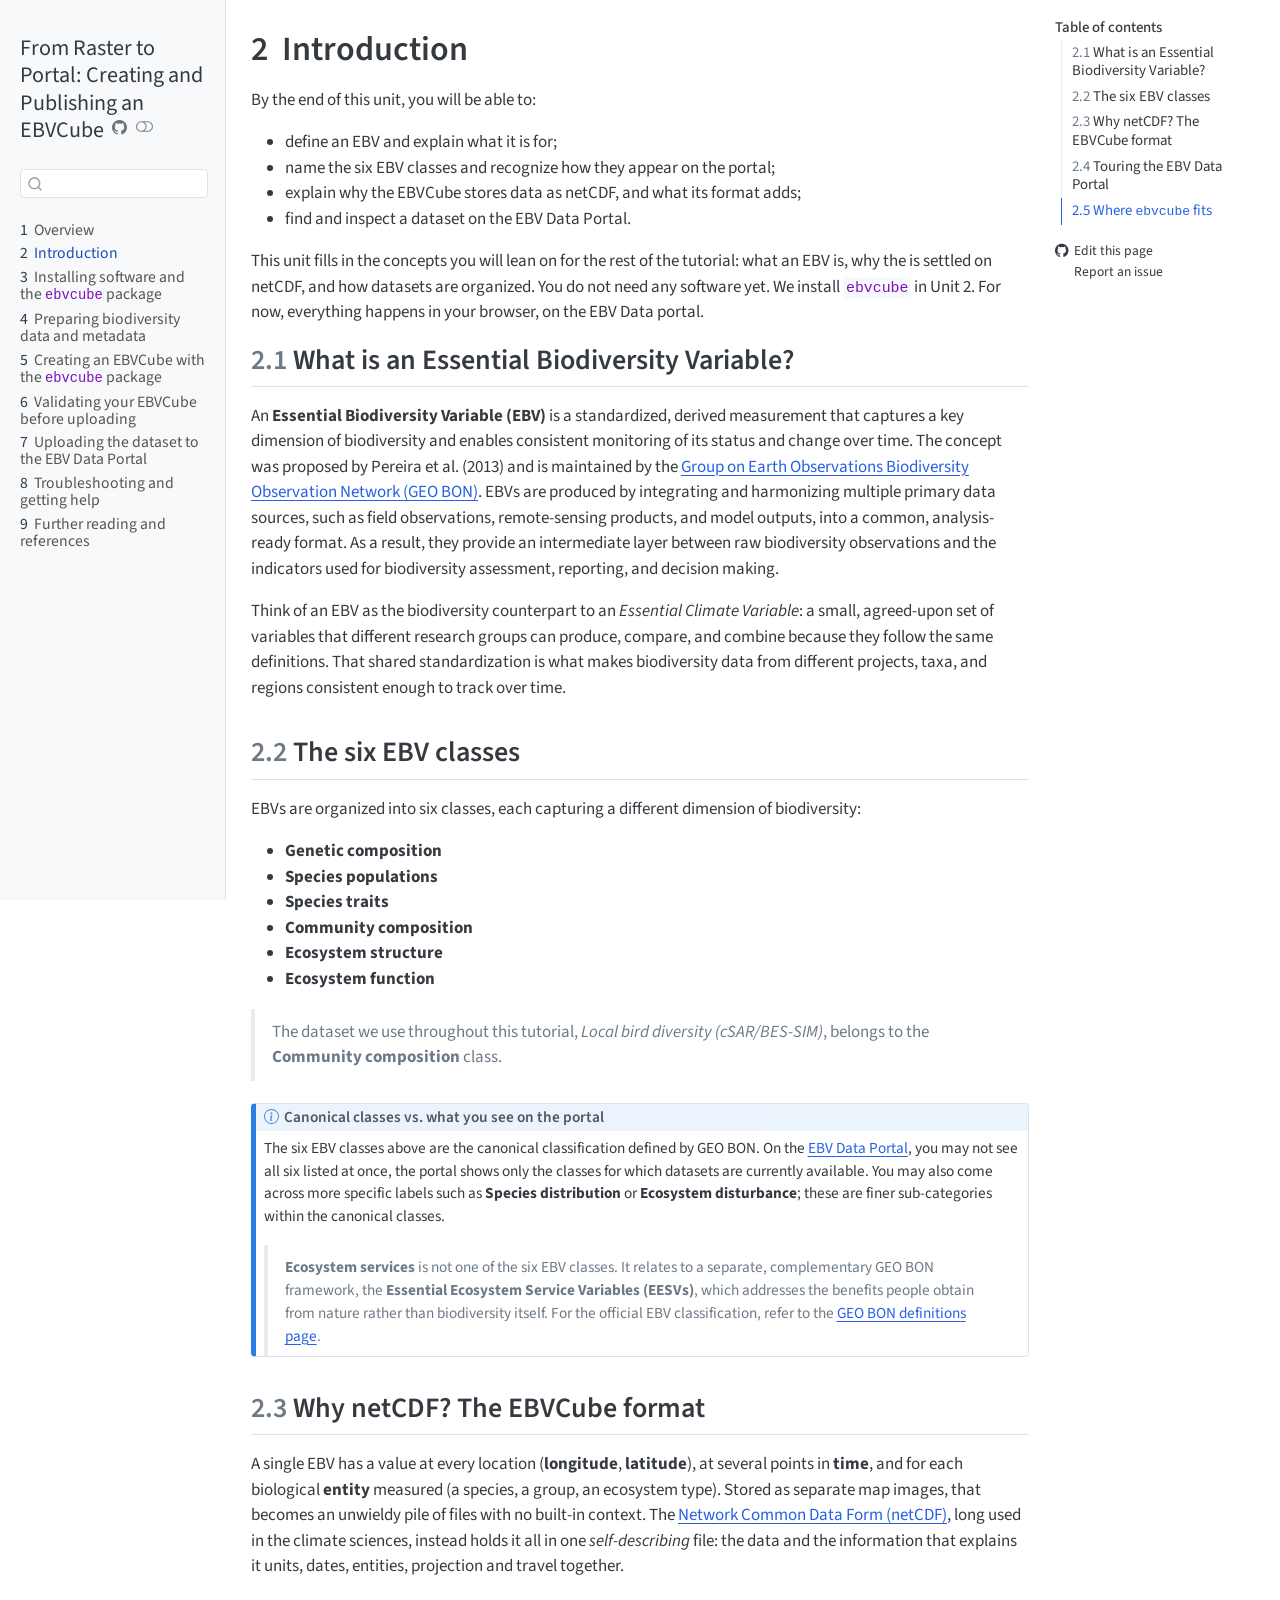
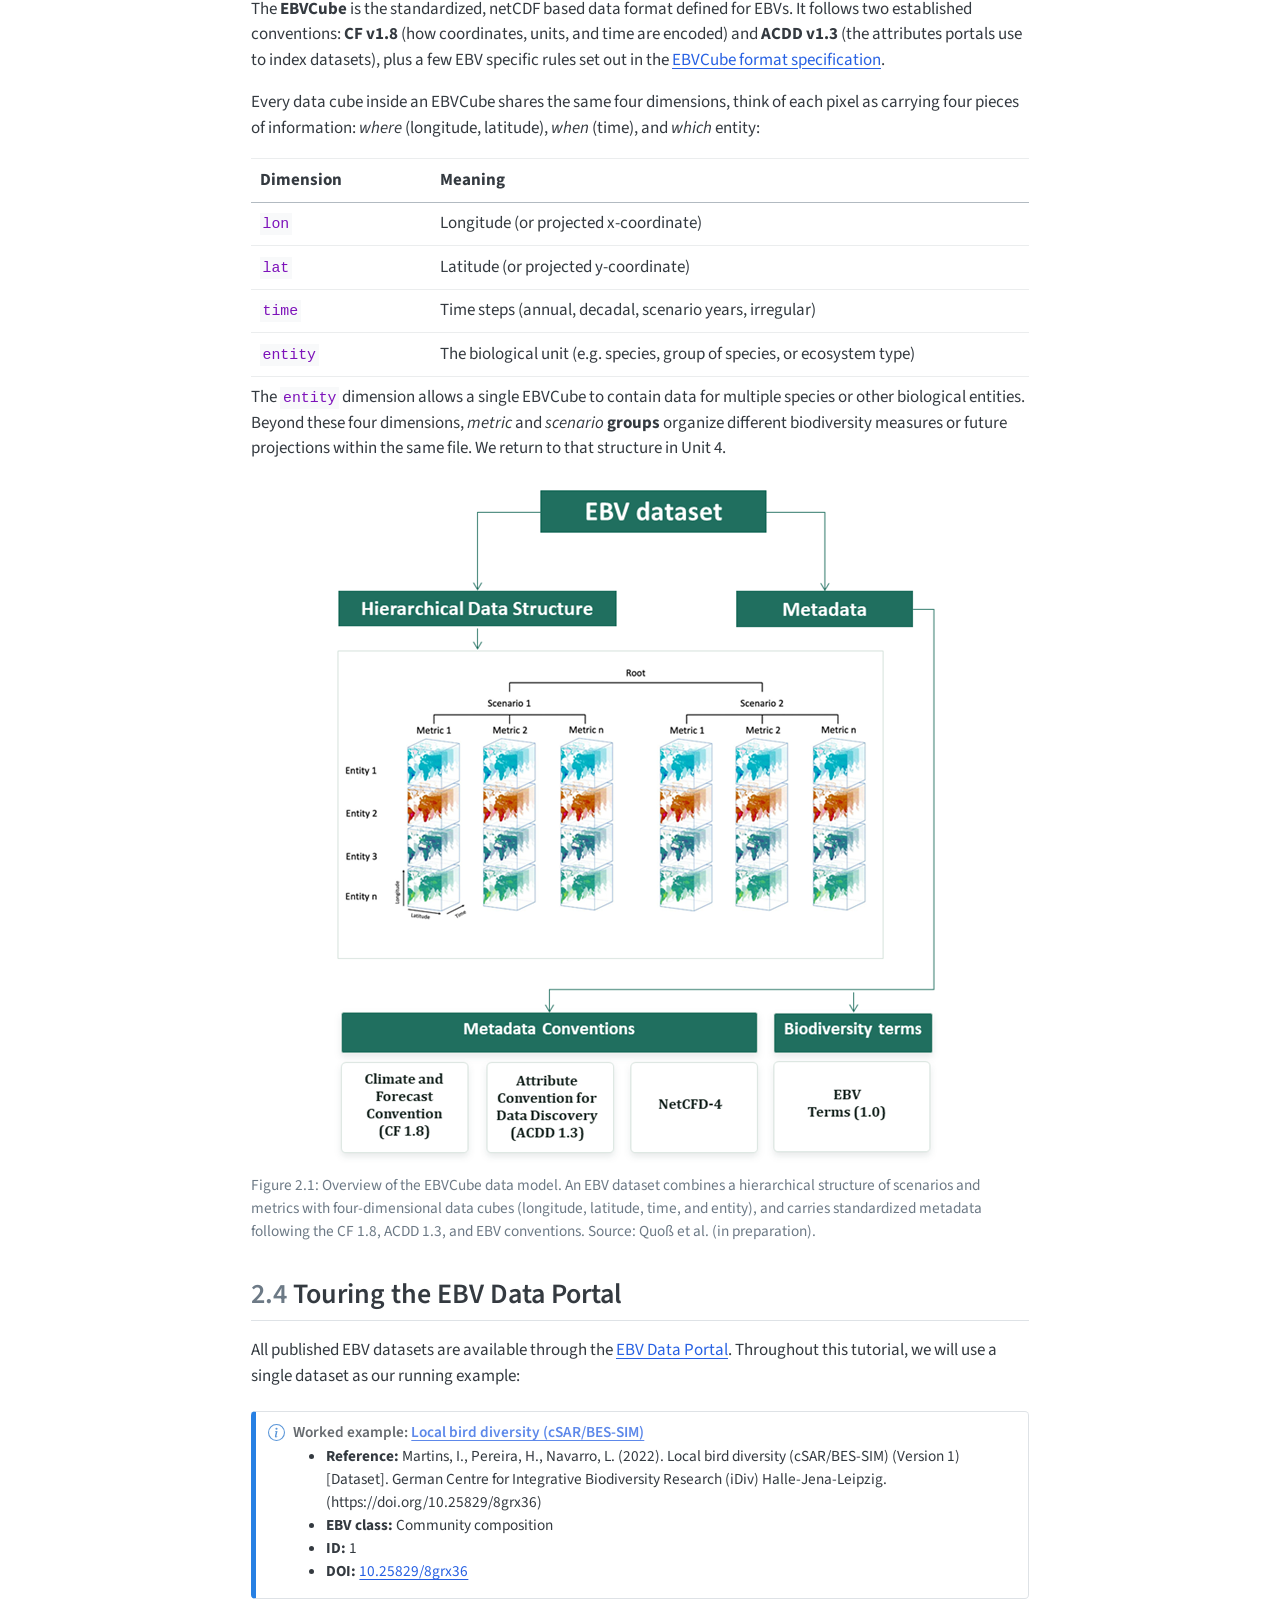
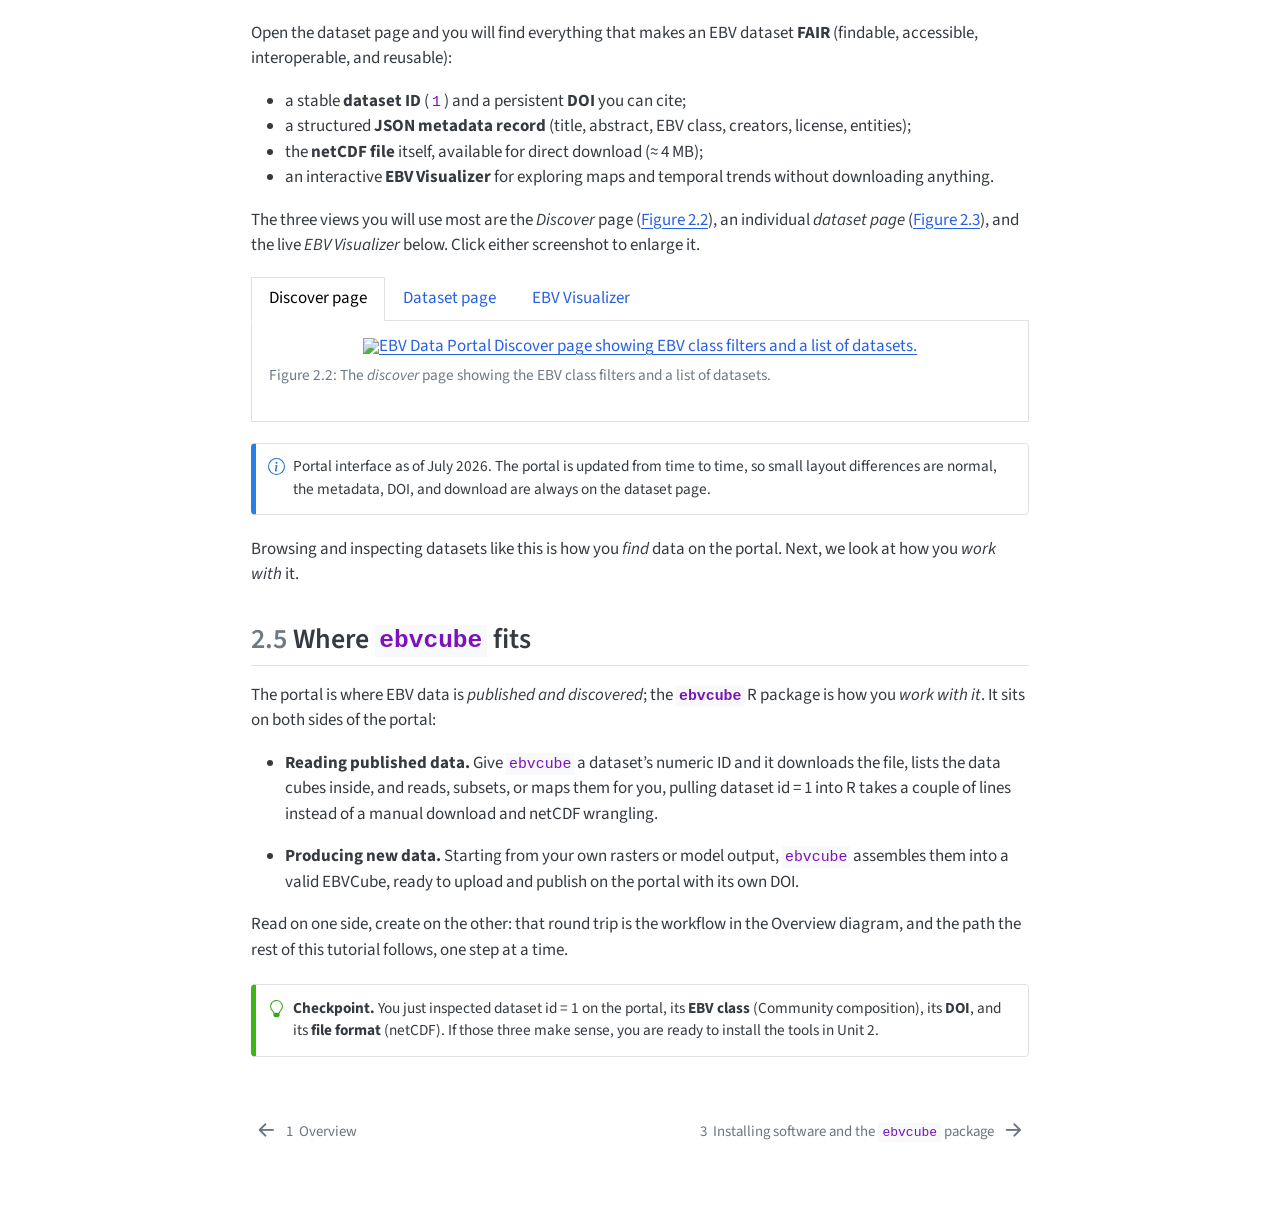
==== commit a1825e94: "Built site for gh-pages" ====
--- a/01-introduction.html
+++ b/01-introduction.html
@@ -131,25 +131,25 @@
         <li class="sidebar-item">
   <div class="sidebar-item-container"> 
   <a href="./02-installation.html" class="sidebar-item-text sidebar-link">
- <span class="menu-text"><span class="chapter-number">3</span>&nbsp; <span class="chapter-title">Installing the required software and the <code>ebvcube</code> package</span></span></a>
+ <span class="menu-text"><span class="chapter-number">3</span>&nbsp; <span class="chapter-title">Installing software and the <code>ebvcube</code> package</span></span></a>
   </div>
 </li>
         <li class="sidebar-item">
   <div class="sidebar-item-container"> 
   <a href="./03-preparing-data.html" class="sidebar-item-text sidebar-link">
- <span class="menu-text"><span class="chapter-number">4</span>&nbsp; <span class="chapter-title">Preparing biodiversity data for conversion</span></span></a>
+ <span class="menu-text"><span class="chapter-number">4</span>&nbsp; <span class="chapter-title">Preparing biodiversity data and metadata</span></span></a>
   </div>
 </li>
         <li class="sidebar-item">
   <div class="sidebar-item-container"> 
   <a href="./04-creating-the-cube.html" class="sidebar-item-text sidebar-link">
- <span class="menu-text"><span class="chapter-number">5</span>&nbsp; <span class="chapter-title">Creating an EBVCube NetCDF using the R package</span></span></a>
+ <span class="menu-text"><span class="chapter-number">5</span>&nbsp; <span class="chapter-title">Creating an EBVCube with the <code>ebvcube</code> package</span></span></a>
   </div>
 </li>
         <li class="sidebar-item">
   <div class="sidebar-item-container"> 
   <a href="./05-validating.html" class="sidebar-item-text sidebar-link">
- <span class="menu-text"><span class="chapter-number">6</span>&nbsp; <span class="chapter-title">Validating the generated file</span></span></a>
+ <span class="menu-text"><span class="chapter-number">6</span>&nbsp; <span class="chapter-title">Validating your EBVCube before uploading</span></span></a>
   </div>
 </li>
         <li class="sidebar-item">
@@ -161,13 +161,13 @@
         <li class="sidebar-item">
   <div class="sidebar-item-container"> 
   <a href="./07-troubleshooting.html" class="sidebar-item-text sidebar-link">
- <span class="menu-text"><span class="chapter-number">8</span>&nbsp; <span class="chapter-title">Troubleshooting common issues and best practices</span></span></a>
+ <span class="menu-text"><span class="chapter-number">8</span>&nbsp; <span class="chapter-title">Troubleshooting and getting help</span></span></a>
   </div>
 </li>
         <li class="sidebar-item">
   <div class="sidebar-item-container"> 
   <a href="./08-resources.html" class="sidebar-item-text sidebar-link">
- <span class="menu-text"><span class="chapter-number">9</span>&nbsp; <span class="chapter-title">Additional resources, documentation, repositories, and references</span></span></a>
+ <span class="menu-text"><span class="chapter-number">9</span>&nbsp; <span class="chapter-title">Further reading and references</span></span></a>
   </div>
 </li>
     </ul>
@@ -969,13 +969,13 @@
       </a>          
   </div>
   <div class="nav-page nav-page-next">
-      <a href="./02-installation.html" class="pagination-link" aria-label="Installing the required software and the `ebvcube` package">
-        <span class="nav-page-text"><span class="chapter-number">3</span>&nbsp; <span class="chapter-title">Installing the required software and the <code>ebvcube</code> package</span></span> <i class="bi bi-arrow-right-short"></i>
+      <a href="./02-installation.html" class="pagination-link" aria-label="Installing software and the `ebvcube` package">
+        <span class="nav-page-text"><span class="chapter-number">3</span>&nbsp; <span class="chapter-title">Installing software and the <code>ebvcube</code> package</span></span> <i class="bi bi-arrow-right-short"></i>
       </a>
   </div>
 </nav>
 </div> <!-- /content -->
-<footer class="footer"><div class="nav-footer"><div class="nav-footer-center"><div class="toc-actions d-sm-block d-md-none"><ul><li><a href="https://github.com/EBVcube/EBV_resources/edit/main/01-introduction.qmd" class="toc-action"><i class="bi bi-github"></i>Edit this page</a></li><li><a href="https://github.com/EBVcube/EBV_resources/issues/new" class="toc-action"><i class="bi empty"></i>Report an issue</a></li></ul></div></div></div></footer><script>var lightboxQuarto = GLightbox({"closeEffect":"zoom","openEffect":"zoom","selector":".lightbox","loop":false,"descPosition":"bottom"});
+<footer class="footer"><div class="nav-footer"><div class="nav-footer-center"><div class="toc-actions d-sm-block d-md-none"><ul><li><a href="https://github.com/EBVcube/EBV_resources/edit/main/01-introduction.qmd" class="toc-action"><i class="bi bi-github"></i>Edit this page</a></li><li><a href="https://github.com/EBVcube/EBV_resources/issues/new" class="toc-action"><i class="bi empty"></i>Report an issue</a></li></ul></div></div></div></footer><script>var lightboxQuarto = GLightbox({"loop":false,"selector":".lightbox","openEffect":"zoom","descPosition":"bottom","closeEffect":"zoom"});
 (function() {
   let previousOnload = window.onload;
   window.onload = () => {
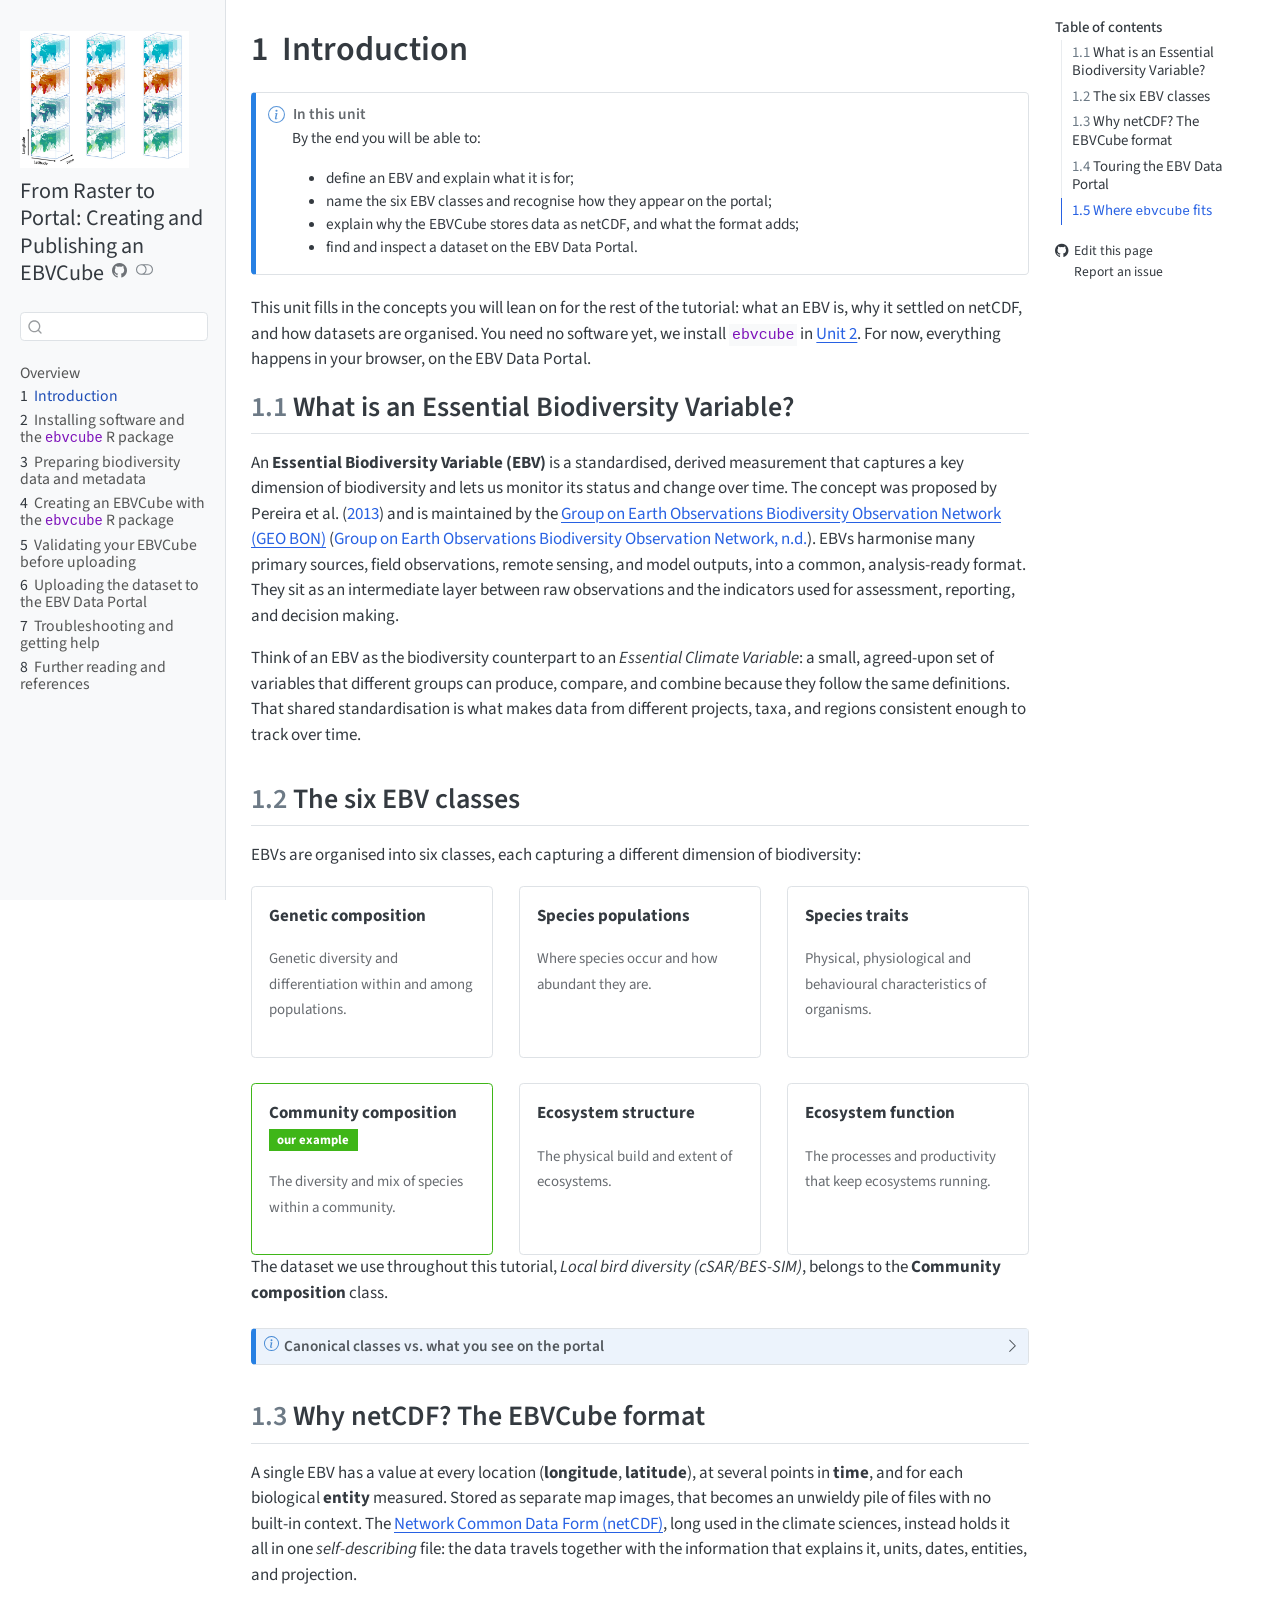
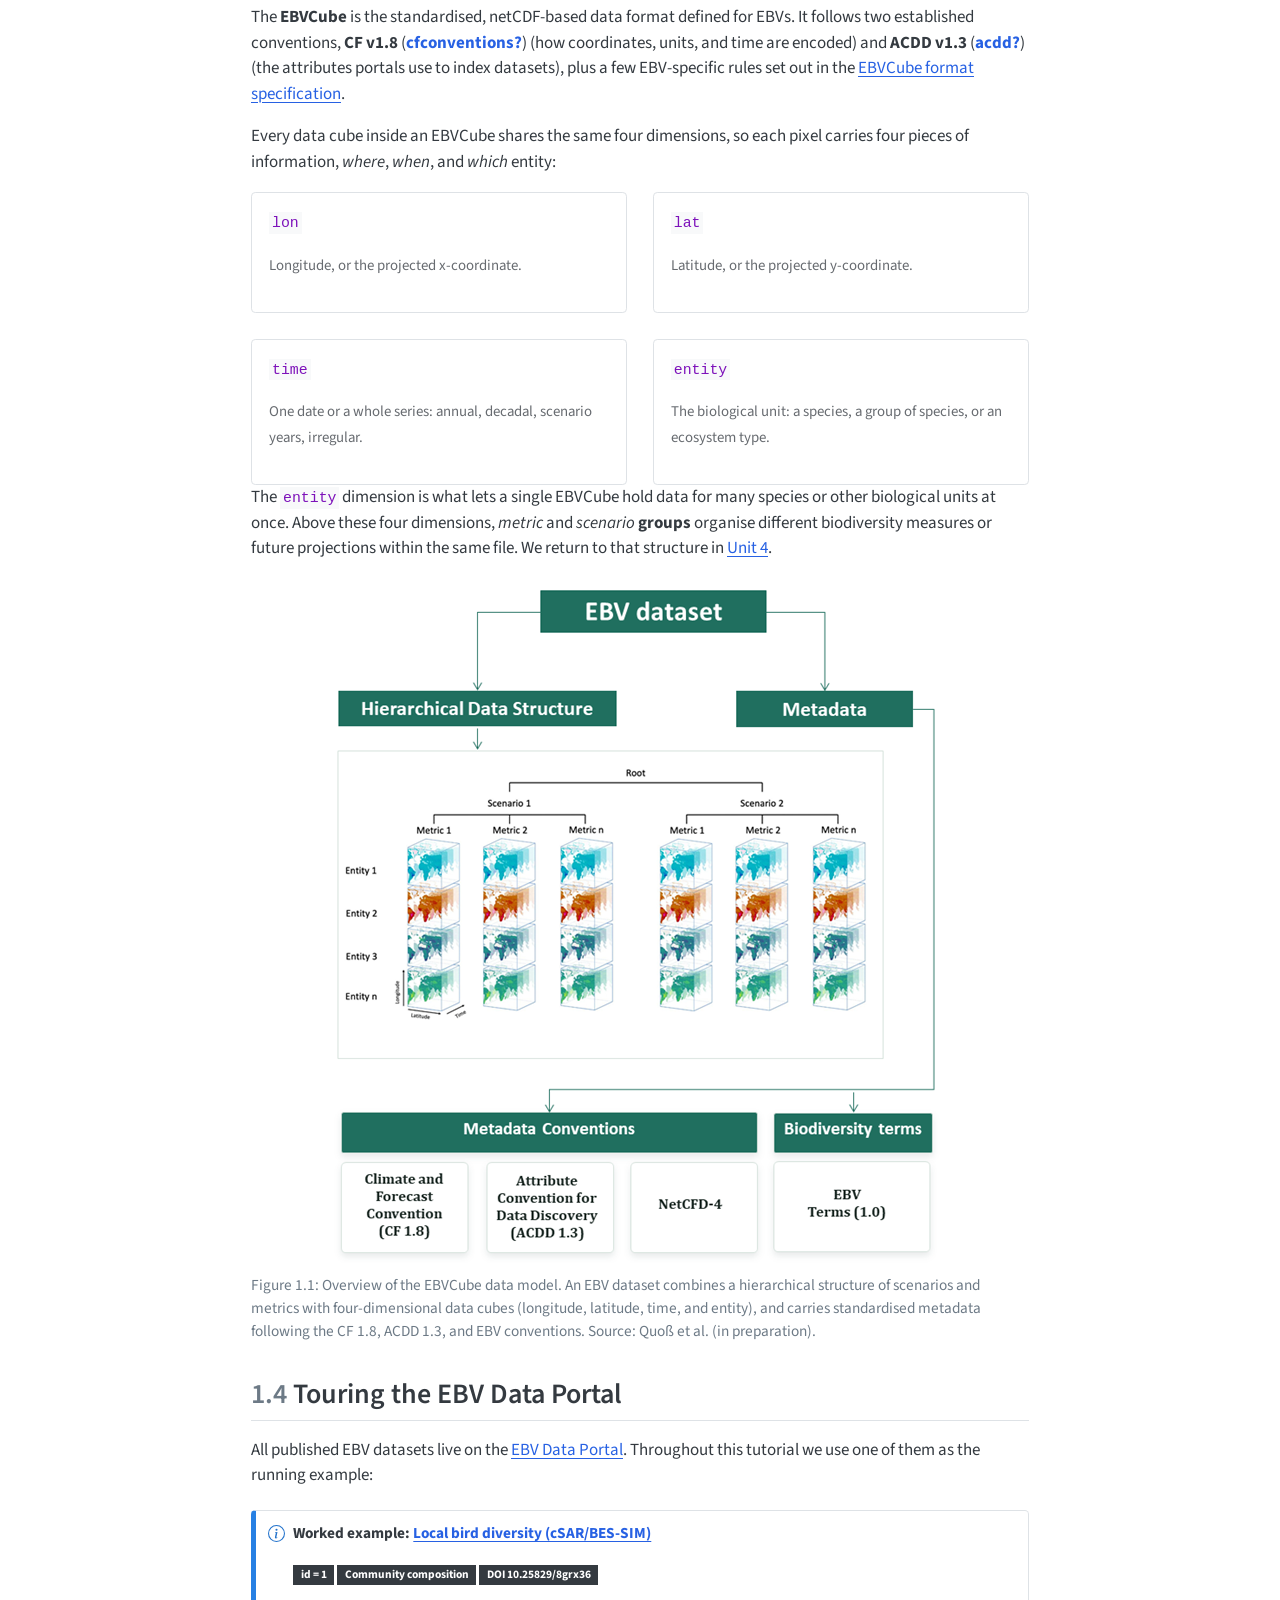
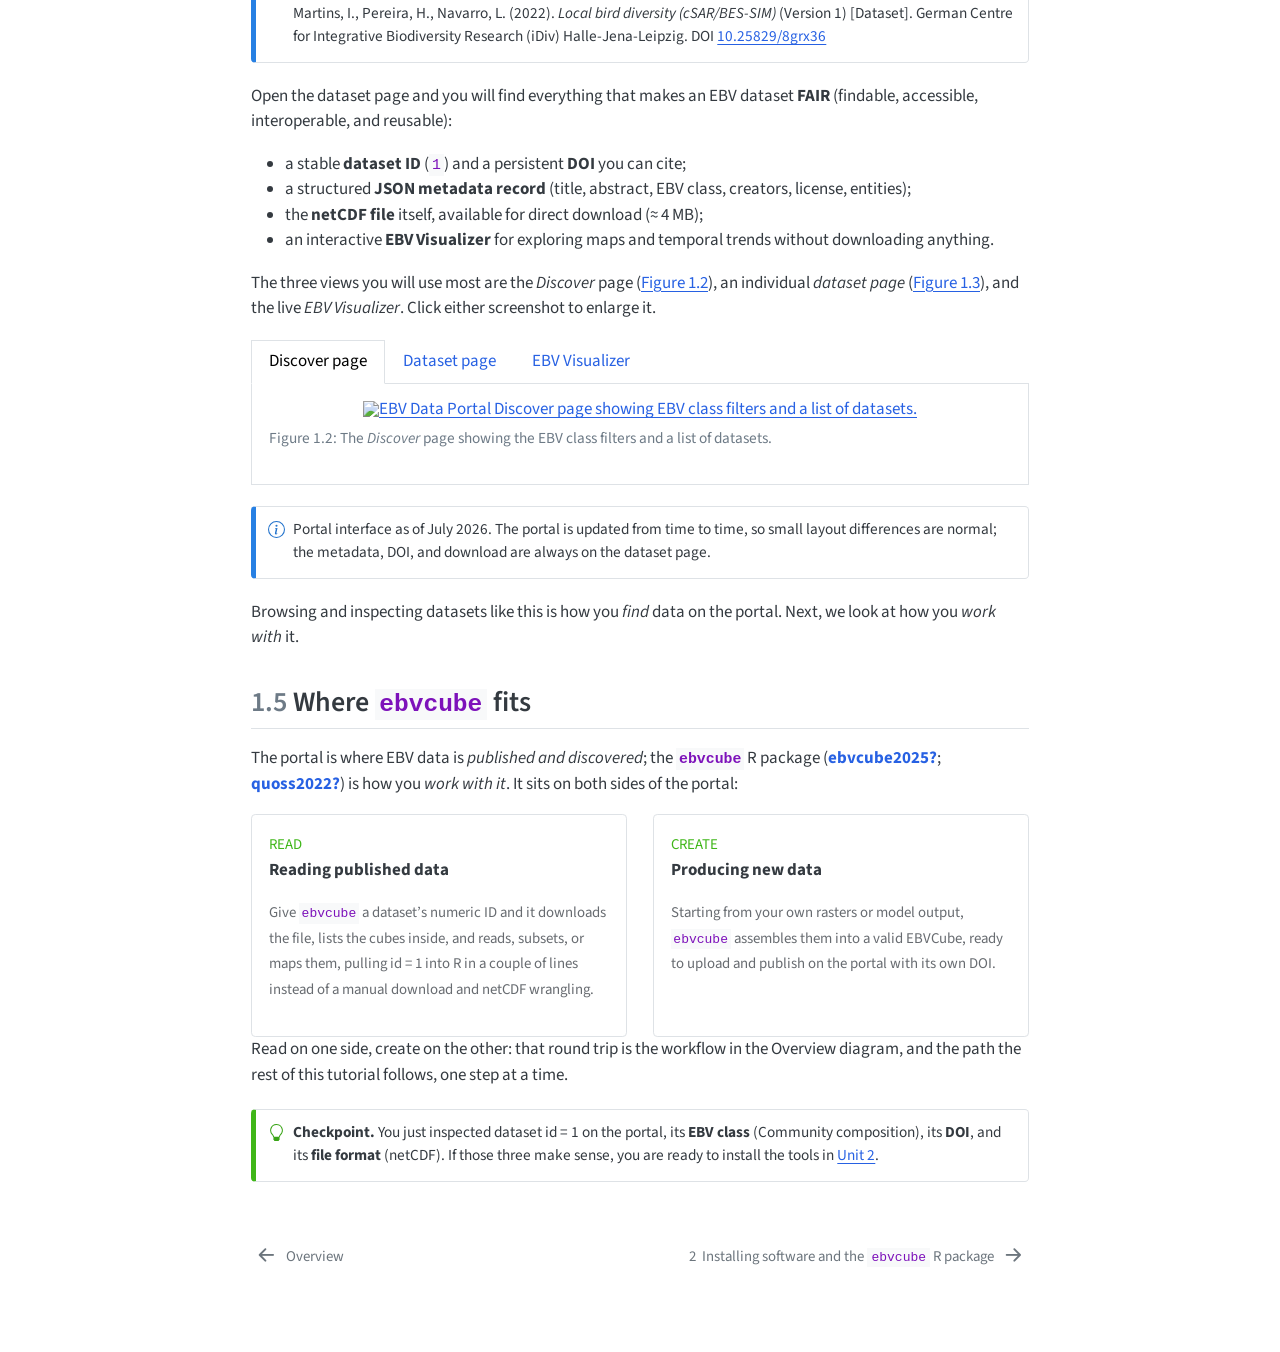
==== commit f6ab9149: "Built site for gh-pages" ====
--- a/01-introduction.html
+++ b/01-introduction.html
@@ -6,9 +6,8 @@
 
 <meta name="viewport" content="width=device-width, initial-scale=1.0, user-scalable=yes">
 
-<meta name="description" content="A step-by-step tutorial on turning your data into an EBVCube with the ebvcube R package, then validating and publishing it as a citable, FAIR dataset on the EBV Data Portal.">
-
-<title>2&nbsp; Introduction – From Raster to Portal: Creating and Publishing an EBVCube</title>
+
+<title>1&nbsp; Introduction – From Raster to Portal: Creating and Publishing an EBVCube</title>
 <style>
 code{white-space: pre-wrap;}
 span.smallcaps{font-variant: small-caps;}
@@ -21,7 +20,27 @@
   margin: 0 0.8em 0.2em -1em; /* quarto-specific, see https://github.com/quarto-dev/quarto-cli/issues/4556 */ 
   vertical-align: middle;
 }
-</style>
+/* CSS for citations */
+div.csl-bib-body { }
+div.csl-entry {
+  clear: both;
+  margin-bottom: 0em;
+}
+.hanging-indent div.csl-entry {
+  margin-left:2em;
+  text-indent:-2em;
+}
+div.csl-left-margin {
+  min-width:2em;
+  float:left;
+}
+div.csl-right-inline {
+  margin-left:2em;
+  padding-left:1em;
+}
+div.csl-indent {
+  margin-left: 2em;
+}</style>
 
 
 <script src="site_libs/quarto-nav/quarto-nav.js"></script>
@@ -87,7 +106,7 @@
       <button type="button" class="quarto-btn-toggle btn" data-bs-toggle="collapse" role="button" data-bs-target=".quarto-sidebar-collapse-item" aria-controls="quarto-sidebar" aria-expanded="false" aria-label="Toggle sidebar navigation" onclick="if (window.quartoToggleHeadroom) { window.quartoToggleHeadroom(); }">
         <i class="bi bi-layout-text-sidebar-reverse"></i>
       </button>
-        <nav class="quarto-page-breadcrumbs" aria-label="breadcrumb"><ol class="breadcrumb"><li class="breadcrumb-item"><a href="./01-introduction.html"><span class="chapter-number">2</span>&nbsp; <span class="chapter-title">Introduction</span></a></li></ol></nav>
+        <nav class="quarto-page-breadcrumbs" aria-label="breadcrumb"><ol class="breadcrumb"><li class="breadcrumb-item"><a href="./01-introduction.html"><span class="chapter-number">1</span>&nbsp; <span class="chapter-title">Introduction</span></a></li></ol></nav>
         <a class="flex-grow-1" role="navigation" data-bs-toggle="collapse" data-bs-target=".quarto-sidebar-collapse-item" aria-controls="quarto-sidebar" aria-expanded="false" aria-label="Toggle sidebar navigation" onclick="if (window.quartoToggleHeadroom) { window.quartoToggleHeadroom(); }">      
         </a>
       <button type="button" class="btn quarto-search-button" aria-label="Search" onclick="window.quartoOpenSearch();">
@@ -100,7 +119,10 @@
 <div id="quarto-content" class="quarto-container page-columns page-rows-contents page-layout-article">
 <!-- sidebar -->
   <nav id="quarto-sidebar" class="sidebar collapse collapse-horizontal quarto-sidebar-collapse-item sidebar-navigation docked overflow-auto">
-    <div class="pt-lg-2 mt-2 text-left sidebar-header">
+    <div class="pt-lg-2 mt-2 text-left sidebar-header sidebar-header-stacked">
+      <a href="./index.html" class="sidebar-logo-link">
+      <img src="./images/ebv_logo.png" alt="" class="sidebar-logo py-0 d-lg-inline d-none">
+      </a>
     <div class="sidebar-title mb-0 py-0">
       <a href="./">From Raster to Portal: Creating and Publishing an EBVCube</a> 
         <div class="sidebar-tools-main">
@@ -119,55 +141,55 @@
         <li class="sidebar-item">
   <div class="sidebar-item-container"> 
   <a href="./index.html" class="sidebar-item-text sidebar-link">
- <span class="menu-text"><span class="chapter-number">1</span>&nbsp; <span class="chapter-title">Overview</span></span></a>
+ <span class="menu-text">Overview</span></a>
   </div>
 </li>
         <li class="sidebar-item">
   <div class="sidebar-item-container"> 
   <a href="./01-introduction.html" class="sidebar-item-text sidebar-link active">
- <span class="menu-text"><span class="chapter-number">2</span>&nbsp; <span class="chapter-title">Introduction</span></span></a>
+ <span class="menu-text"><span class="chapter-number">1</span>&nbsp; <span class="chapter-title">Introduction</span></span></a>
   </div>
 </li>
         <li class="sidebar-item">
   <div class="sidebar-item-container"> 
   <a href="./02-installation.html" class="sidebar-item-text sidebar-link">
- <span class="menu-text"><span class="chapter-number">3</span>&nbsp; <span class="chapter-title">Installing software and the <code>ebvcube</code> package</span></span></a>
+ <span class="menu-text"><span class="chapter-number">2</span>&nbsp; <span class="chapter-title">Installing software and the <code>ebvcube</code> R package</span></span></a>
   </div>
 </li>
         <li class="sidebar-item">
   <div class="sidebar-item-container"> 
   <a href="./03-preparing-data.html" class="sidebar-item-text sidebar-link">
- <span class="menu-text"><span class="chapter-number">4</span>&nbsp; <span class="chapter-title">Preparing biodiversity data and metadata</span></span></a>
+ <span class="menu-text"><span class="chapter-number">3</span>&nbsp; <span class="chapter-title">Preparing biodiversity data and metadata</span></span></a>
   </div>
 </li>
         <li class="sidebar-item">
   <div class="sidebar-item-container"> 
   <a href="./04-creating-the-cube.html" class="sidebar-item-text sidebar-link">
- <span class="menu-text"><span class="chapter-number">5</span>&nbsp; <span class="chapter-title">Creating an EBVCube with the <code>ebvcube</code> package</span></span></a>
+ <span class="menu-text"><span class="chapter-number">4</span>&nbsp; <span class="chapter-title">Creating an EBVCube with the <code>ebvcube</code> R package</span></span></a>
   </div>
 </li>
         <li class="sidebar-item">
   <div class="sidebar-item-container"> 
   <a href="./05-validating.html" class="sidebar-item-text sidebar-link">
- <span class="menu-text"><span class="chapter-number">6</span>&nbsp; <span class="chapter-title">Validating your EBVCube before uploading</span></span></a>
+ <span class="menu-text"><span class="chapter-number">5</span>&nbsp; <span class="chapter-title">Validating your EBVCube before uploading</span></span></a>
   </div>
 </li>
         <li class="sidebar-item">
   <div class="sidebar-item-container"> 
   <a href="./06-uploading.html" class="sidebar-item-text sidebar-link">
- <span class="menu-text"><span class="chapter-number">7</span>&nbsp; <span class="chapter-title">Uploading the dataset to the EBV Data Portal</span></span></a>
+ <span class="menu-text"><span class="chapter-number">6</span>&nbsp; <span class="chapter-title">Uploading the dataset to the EBV Data Portal</span></span></a>
   </div>
 </li>
         <li class="sidebar-item">
   <div class="sidebar-item-container"> 
   <a href="./07-troubleshooting.html" class="sidebar-item-text sidebar-link">
- <span class="menu-text"><span class="chapter-number">8</span>&nbsp; <span class="chapter-title">Troubleshooting and getting help</span></span></a>
+ <span class="menu-text"><span class="chapter-number">7</span>&nbsp; <span class="chapter-title">Troubleshooting and getting help</span></span></a>
   </div>
 </li>
         <li class="sidebar-item">
   <div class="sidebar-item-container"> 
   <a href="./08-resources.html" class="sidebar-item-text sidebar-link">
- <span class="menu-text"><span class="chapter-number">9</span>&nbsp; <span class="chapter-title">Further reading and references</span></span></a>
+ <span class="menu-text"><span class="chapter-number">8</span>&nbsp; <span class="chapter-title">Further reading and references</span></span></a>
   </div>
 </li>
     </ul>
@@ -180,11 +202,11 @@
     <h2 id="toc-title">Table of contents</h2>
    
   <ul>
-  <li><a href="#what-is-an-essential-biodiversity-variable" id="toc-what-is-an-essential-biodiversity-variable" class="nav-link active" data-scroll-target="#what-is-an-essential-biodiversity-variable"><span class="header-section-number">2.1</span> What is an Essential Biodiversity Variable?</a></li>
-  <li><a href="#the-six-ebv-classes" id="toc-the-six-ebv-classes" class="nav-link" data-scroll-target="#the-six-ebv-classes"><span class="header-section-number">2.2</span> The six EBV classes</a></li>
-  <li><a href="#why-netcdf-the-ebvcube-format" id="toc-why-netcdf-the-ebvcube-format" class="nav-link" data-scroll-target="#why-netcdf-the-ebvcube-format"><span class="header-section-number">2.3</span> Why netCDF? The EBVCube format</a></li>
-  <li><a href="#touring-the-ebv-data-portal" id="toc-touring-the-ebv-data-portal" class="nav-link" data-scroll-target="#touring-the-ebv-data-portal"><span class="header-section-number">2.4</span> Touring the EBV Data Portal</a></li>
-  <li><a href="#where-ebvcube-fits" id="toc-where-ebvcube-fits" class="nav-link" data-scroll-target="#where-ebvcube-fits"><span class="header-section-number">2.5</span> Where <code>ebvcube</code> fits</a></li>
+  <li><a href="#what-is-an-essential-biodiversity-variable" id="toc-what-is-an-essential-biodiversity-variable" class="nav-link active" data-scroll-target="#what-is-an-essential-biodiversity-variable"><span class="header-section-number">1.1</span> What is an Essential Biodiversity Variable?</a></li>
+  <li><a href="#the-six-ebv-classes" id="toc-the-six-ebv-classes" class="nav-link" data-scroll-target="#the-six-ebv-classes"><span class="header-section-number">1.2</span> The six EBV classes</a></li>
+  <li><a href="#why-netcdf-the-ebvcube-format" id="toc-why-netcdf-the-ebvcube-format" class="nav-link" data-scroll-target="#why-netcdf-the-ebvcube-format"><span class="header-section-number">1.3</span> Why netCDF? The EBVCube format</a></li>
+  <li><a href="#touring-the-ebv-data-portal" id="toc-touring-the-ebv-data-portal" class="nav-link" data-scroll-target="#touring-the-ebv-data-portal"><span class="header-section-number">1.4</span> Touring the EBV Data Portal</a></li>
+  <li><a href="#where-ebvcube-fits" id="toc-where-ebvcube-fits" class="nav-link" data-scroll-target="#where-ebvcube-fits"><span class="header-section-number">1.5</span> Where <code>ebvcube</code> fits</a></li>
   </ul>
 <div class="toc-actions"><ul><li><a href="https://github.com/EBVcube/EBV_resources/edit/main/01-introduction.qmd" class="toc-action"><i class="bi bi-github"></i>Edit this page</a></li><li><a href="https://github.com/EBVcube/EBV_resources/issues/new" class="toc-action"><i class="bi empty"></i>Report an issue</a></li></ul></div></nav>
     </div>
@@ -193,7 +215,7 @@
 
 <header id="title-block-header" class="quarto-title-block default">
 <div class="quarto-title">
-<h1 class="title"><span id="sec-intro" class="quarto-section-identifier"><span class="chapter-number">2</span>&nbsp; <span class="chapter-title">Introduction</span></span></h1>
+<h1 class="title"><span id="sec-intro" class="quarto-section-identifier"><span class="chapter-number">1</span>&nbsp; <span class="chapter-title">Introduction</span></span></h1>
 </div>
 
 
@@ -210,116 +232,127 @@
 </header>
 
 
-<p>By the end of this unit, you will be able to:</p>
-<ul>
-<li>define an EBV and explain what it is for;</li>
-<li>name the six EBV classes and recognize how they appear on the portal;</li>
-<li>explain why the EBVCube stores data as netCDF, and what its format adds;</li>
-<li>find and inspect a dataset on the EBV Data Portal.</li>
-</ul>
-<p>This unit fills in the concepts you will lean on for the rest of the tutorial: what an EBV is, why the is settled on netCDF, and how datasets are organized. You do not need any software yet. We install <code>ebvcube</code> in Unit 2. For now, everything happens in your browser, on the EBV Data portal.</p>
-<section id="what-is-an-essential-biodiversity-variable" class="level2" data-number="2.1">
-<h2 data-number="2.1" class="anchored" data-anchor-id="what-is-an-essential-biodiversity-variable"><span class="header-section-number">2.1</span> What is an Essential Biodiversity Variable?</h2>
-<p>An <strong>Essential Biodiversity Variable (EBV)</strong> is a standardized, derived measurement that captures a key dimension of biodiversity and enables consistent monitoring of its status and change over time. The concept was proposed by Pereira et al.&nbsp;(2013) and is maintained by the <a href="https://geobon.org/">Group on Earth Observations Biodiversity Observation Network (GEO BON)</a>. EBVs are produced by integrating and harmonizing multiple primary data sources, such as field observations, remote-sensing products, and model outputs, into a common, analysis-ready format. As a result, they provide an intermediate layer between raw biodiversity observations and the indicators used for biodiversity assessment, reporting, and decision making.</p>
-<p>Think of an EBV as the biodiversity counterpart to an <em>Essential Climate Variable</em>: a small, agreed-upon set of variables that different research groups can produce, compare, and combine because they follow the same definitions. That shared standardization is what makes biodiversity data from different projects, taxa, and regions consistent enough to track over time.</p>
-</section>
-<section id="the-six-ebv-classes" class="level2" data-number="2.2">
-<h2 data-number="2.2" class="anchored" data-anchor-id="the-six-ebv-classes"><span class="header-section-number">2.2</span> The six EBV classes</h2>
-<p>EBVs are organized into six classes, each capturing a different dimension of biodiversity:</p>
-<ul>
-<li><strong>Genetic composition</strong></li>
-<li><strong>Species populations</strong></li>
-<li><strong>Species traits</strong></li>
-<li><strong>Community composition</strong></li>
-<li><strong>Ecosystem structure</strong></li>
-<li><strong>Ecosystem function</strong></li>
-</ul>
-<blockquote class="blockquote">
-<p>The dataset we use throughout this tutorial, <em>Local bird diversity (cSAR/BES-SIM)</em>, belongs to the <strong>Community composition</strong> class.</p>
-</blockquote>
-<div class="callout callout-style-default callout-note callout-titled">
+<div class="callout callout-style-simple callout-note callout-titled" title="In this unit">
 <div class="callout-header d-flex align-content-center">
 <div class="callout-icon-container">
 <i class="callout-icon"></i>
 </div>
 <div class="callout-title-container flex-fill">
+In this unit
+</div>
+</div>
+<div class="callout-body-container callout-body">
+<p>By the end you will be able to:</p>
+<ul>
+<li>define an EBV and explain what it is for;</li>
+<li>name the six EBV classes and recognise how they appear on the portal;</li>
+<li>explain why the EBVCube stores data as netCDF, and what the format adds;</li>
+<li>find and inspect a dataset on the EBV Data Portal.</li>
+</ul>
+</div>
+</div>
+<p>This unit fills in the concepts you will lean on for the rest of the tutorial: what an EBV is, why it settled on netCDF, and how datasets are organised. You need no software yet, we install <code>ebvcube</code> in <a href="./02-installation.html">Unit 2</a>. For now, everything happens in your browser, on the EBV Data Portal.</p>
+<section id="what-is-an-essential-biodiversity-variable" class="level2" data-number="1.1">
+<h2 data-number="1.1" class="anchored" data-anchor-id="what-is-an-essential-biodiversity-variable"><span class="header-section-number">1.1</span> What is an Essential Biodiversity Variable?</h2>
+<p>An <strong>Essential Biodiversity Variable (EBV)</strong> is a standardised, derived measurement that captures a key dimension of biodiversity and lets us monitor its status and change over time. The concept was proposed by <span class="citation" data-cites="pereira2013">Pereira et al. (<a href="08-resources.html#ref-pereira2013" role="doc-biblioref">2013</a>)</span> and is maintained by the <a href="https://geobon.org/">Group on Earth Observations Biodiversity Observation Network (GEO BON)</a> <span class="citation" data-cites="geobon">(<a href="08-resources.html#ref-geobon" role="doc-biblioref">Group on Earth Observations Biodiversity Observation Network, n.d.</a>)</span>. EBVs harmonise many primary sources, field observations, remote sensing, and model outputs, into a common, analysis-ready format. They sit as an intermediate layer between raw observations and the indicators used for assessment, reporting, and decision making.</p>
+<p>Think of an EBV as the biodiversity counterpart to an <em>Essential Climate Variable</em>: a small, agreed-upon set of variables that different groups can produce, compare, and combine because they follow the same definitions. That shared standardisation is what makes data from different projects, taxa, and regions consistent enough to track over time.</p>
+</section>
+<section id="the-six-ebv-classes" class="level2" data-number="1.2">
+<h2 data-number="1.2" class="anchored" data-anchor-id="the-six-ebv-classes"><span class="header-section-number">1.2</span> The six EBV classes</h2>
+<p>EBVs are organised into six classes, each capturing a different dimension of biodiversity:</p>
+<div class="grid">
+<div class="g-col-12 g-col-sm-6 g-col-md-4 border rounded p-3">
+<p><strong>Genetic composition</strong></p>
+<p><span class="small text-muted">Genetic diversity and differentiation within and among populations.</span></p>
+</div>
+<div class="g-col-12 g-col-sm-6 g-col-md-4 border rounded p-3">
+<p><strong>Species populations</strong></p>
+<p><span class="small text-muted">Where species occur and how abundant they are.</span></p>
+</div>
+<div class="g-col-12 g-col-sm-6 g-col-md-4 border rounded p-3">
+<p><strong>Species traits</strong></p>
+<p><span class="small text-muted">Physical, physiological and behavioural characteristics of organisms.</span></p>
+</div>
+<div class="g-col-12 g-col-sm-6 g-col-md-4 border border-success rounded p-3">
+<p><strong>Community composition</strong> <span class="badge bg-success">our example</span></p>
+<p><span class="small text-muted">The diversity and mix of species within a community.</span></p>
+</div>
+<div class="g-col-12 g-col-sm-6 g-col-md-4 border rounded p-3">
+<p><strong>Ecosystem structure</strong></p>
+<p><span class="small text-muted">The physical build and extent of ecosystems.</span></p>
+</div>
+<div class="g-col-12 g-col-sm-6 g-col-md-4 border rounded p-3">
+<p><strong>Ecosystem function</strong></p>
+<p><span class="small text-muted">The processes and productivity that keep ecosystems running.</span></p>
+</div>
+</div>
+<p>The dataset we use throughout this tutorial, <em>Local bird diversity (cSAR/BES-SIM)</em>, belongs to the <strong>Community composition</strong> class.</p>
+<div class="callout callout-style-default callout-note callout-titled" title="Canonical classes vs. what you see on the portal">
+<div class="callout-header d-flex align-content-center" data-bs-toggle="collapse" data-bs-target=".callout-2-contents" aria-controls="callout-2" aria-expanded="false" aria-label="Toggle callout">
+<div class="callout-icon-container">
+<i class="callout-icon"></i>
+</div>
+<div class="callout-title-container flex-fill">
 Canonical classes vs.&nbsp;what you see on the portal
 </div>
-</div>
+<div class="callout-btn-toggle d-inline-block border-0 py-1 ps-1 pe-0 float-end"><i class="callout-toggle"></i></div>
+</div>
+<div id="callout-2" class="callout-2-contents callout-collapse collapse">
 <div class="callout-body-container callout-body">
-<p>The six EBV classes above are the canonical classification defined by GEO BON. On the <a href="https://portal.geobon.org/datasets">EBV Data Portal</a>, you may not see all six listed at once, the portal shows only the classes for which datasets are currently available. You may also come across more specific labels such as <strong>Species distribution</strong> or <strong>Ecosystem disturbance</strong>; these are finer sub-categories within the canonical classes.</p>
-<blockquote class="blockquote">
-<p><strong>Ecosystem services</strong> is not one of the six EBV classes. It relates to a separate, complementary GEO BON framework, the <strong>Essential Ecosystem Service Variables (EESVs)</strong>, which addresses the benefits people obtain from nature rather than biodiversity itself. For the official EBV classification, refer to the <a href="https://geobon.org/ebvs/what-are-ebvs/">GEO BON definitions page</a>.</p>
-</blockquote>
+<p>The six classes above are the canonical classification defined by GEO BON. On the <a href="https://portal.geobon.org/datasets">EBV Data Portal</a> you may not see all six at once; the portal lists only the classes for which datasets are currently available. You may also meet finer labels such as <strong>Species distribution</strong> or <strong>Ecosystem disturbance</strong>, which are sub-categories within the canonical classes.</p>
+<p><strong>Ecosystem services</strong> is <em>not</em> one of the six EBV classes. It belongs to a separate, complementary GEO BON framework, the <strong>Essential Ecosystem Service Variables (EESVs)</strong>, which covers the benefits people obtain from nature rather than biodiversity itself. For the official classification, see the <a href="https://geobon.org/ebvs/what-are-ebvs/">GEO BON definitions page</a>.</p>
+</div>
 </div>
 </div>
 </section>
-<section id="why-netcdf-the-ebvcube-format" class="level2" data-number="2.3">
-<h2 data-number="2.3" class="anchored" data-anchor-id="why-netcdf-the-ebvcube-format"><span class="header-section-number">2.3</span> Why netCDF? The EBVCube format</h2>
-<p>A single EBV has a value at every location (<strong>longitude</strong>, <strong>latitude</strong>), at several points in <strong>time</strong>, and for each biological <strong>entity</strong> measured (a species, a group, an ecosystem type). Stored as separate map images, that becomes an unwieldy pile of files with no built-in context. The <a href="https://www.unidata.ucar.edu/software/netcdf/">Network Common Data Form (netCDF)</a>, long used in the climate sciences, instead holds it all in one <em>self-describing</em> file: the data and the information that explains it units, dates, entities, projection and travel together.</p>
-<p>The <strong>EBVCube</strong> is the standardized, netCDF based data format defined for EBVs. It follows two established conventions: <strong>CF v1.8</strong> (how coordinates, units, and time are encoded) and <strong>ACDD v1.3</strong> (the attributes portals use to index datasets), plus a few EBV specific rules set out in the <a href="https://github.com/EBVcube/EBVCube-format">EBVCube format specification</a>.</p>
-<p>Every data cube inside an EBVCube shares the same four dimensions, think of each pixel as carrying four pieces of information: <em>where</em> (longitude, latitude), <em>when</em> (time), and <em>which</em> entity:</p>
-<table class="caption-top table">
-<colgroup>
-<col style="width: 23%">
-<col style="width: 76%">
-</colgroup>
-<thead>
-<tr class="header">
-<th style="text-align: left;">Dimension</th>
-<th style="text-align: left;">Meaning</th>
-</tr>
-</thead>
-<tbody>
-<tr class="odd">
-<td style="text-align: left;"><code>lon</code></td>
-<td style="text-align: left;">Longitude (or projected x-coordinate)</td>
-</tr>
-<tr class="even">
-<td style="text-align: left;"><code>lat</code></td>
-<td style="text-align: left;">Latitude (or projected y-coordinate)</td>
-</tr>
-<tr class="odd">
-<td style="text-align: left;"><code>time</code></td>
-<td style="text-align: left;">Time steps (annual, decadal, scenario years, irregular)</td>
-</tr>
-<tr class="even">
-<td style="text-align: left;"><code>entity</code></td>
-<td style="text-align: left;">The biological unit (e.g.&nbsp;species, group of species, or ecosystem type)</td>
-</tr>
-</tbody>
-</table>
-<p>The <code>entity</code> dimension allows a single EBVCube to contain data for multiple species or other biological entities. Beyond these four dimensions, <em>metric</em> and <em>scenario</em> <strong>groups</strong> organize different biodiversity measures or future projections within the same file. We return to that structure in Unit 4.</p>
-<div id="fig-ebvcube-structure" class="quarto-float quarto-figure quarto-figure-center anchored" alt="The EBVCube data model: a hierarchy of scenarios and metrics over four-dimensional data cubes, plus standardized metadata.">
+<section id="why-netcdf-the-ebvcube-format" class="level2" data-number="1.3">
+<h2 data-number="1.3" class="anchored" data-anchor-id="why-netcdf-the-ebvcube-format"><span class="header-section-number">1.3</span> Why netCDF? The EBVCube format</h2>
+<p>A single EBV has a value at every location (<strong>longitude</strong>, <strong>latitude</strong>), at several points in <strong>time</strong>, and for each biological <strong>entity</strong> measured. Stored as separate map images, that becomes an unwieldy pile of files with no built-in context. The <a href="https://www.unidata.ucar.edu/software/netcdf/">Network Common Data Form (netCDF)</a>, long used in the climate sciences, instead holds it all in one <em>self-describing</em> file: the data travels together with the information that explains it, units, dates, entities, and projection.</p>
+<p>The <strong>EBVCube</strong> is the standardised, netCDF-based data format defined for EBVs. It follows two established conventions, <strong>CF v1.8</strong> <span class="citation" data-cites="cfconventions">(<a href="08-resources.html#ref-cfconventions" role="doc-biblioref"><strong>cfconventions?</strong></a>)</span> (how coordinates, units, and time are encoded) and <strong>ACDD v1.3</strong> <span class="citation" data-cites="acdd">(<a href="08-resources.html#ref-acdd" role="doc-biblioref"><strong>acdd?</strong></a>)</span> (the attributes portals use to index datasets), plus a few EBV-specific rules set out in the <a href="https://github.com/EBVcube/EBVCube-format">EBVCube format specification</a>.</p>
+<p>Every data cube inside an EBVCube shares the same four dimensions, so each pixel carries four pieces of information, <em>where</em>, <em>when</em>, and <em>which</em> entity:</p>
+<div class="grid">
+<div class="g-col-6 border rounded p-3">
+<p><code>lon</code></p>
+<p><span class="small text-muted">Longitude, or the projected x-coordinate.</span></p>
+</div>
+<div class="g-col-6 border rounded p-3">
+<p><code>lat</code></p>
+<p><span class="small text-muted">Latitude, or the projected y-coordinate.</span></p>
+</div>
+<div class="g-col-6 border rounded p-3">
+<p><code>time</code></p>
+<p><span class="small text-muted">One date or a whole series: annual, decadal, scenario years, irregular.</span></p>
+</div>
+<div class="g-col-6 border rounded p-3">
+<p><code>entity</code></p>
+<p><span class="small text-muted">The biological unit: a species, a group of species, or an ecosystem type.</span></p>
+</div>
+</div>
+<p>The <code>entity</code> dimension is what lets a single EBVCube hold data for many species or other biological units at once. Above these four dimensions, <em>metric</em> and <em>scenario</em> <strong>groups</strong> organise different biodiversity measures or future projections within the same file. We return to that structure in <a href="./04-creating-the-cube.html">Unit 4</a>.</p>
+<div id="fig-ebvcube-structure" class="quarto-float quarto-figure quarto-figure-center anchored" alt="The EBVCube data model: a hierarchy of scenarios and metrics over four-dimensional data cubes, plus standardised metadata.">
 <figure class="quarto-float quarto-float-fig figure">
 <div aria-describedby="fig-ebvcube-structure-caption-0ceaefa1-69ba-4598-a22c-09a6ac19f8ca">
-<a href="images/ebvcube-structure.png" class="lightbox" data-gallery="quarto-lightbox-gallery-1" title="Figure&nbsp;2.1: Overview of the EBVCube data model. An EBV dataset combines a hierarchical structure of scenarios and metrics with four-dimensional data cubes (longitude, latitude, time, and entity), and carries standardized metadata following the CF 1.8, ACDD 1.3, and EBV conventions. Source: Quoß et al.&nbsp;(in preparation)."><img src="images/ebvcube-structure.png" class="img-fluid figure-img" alt="The EBVCube data model: a hierarchy of scenarios and metrics over four-dimensional data cubes, plus standardized metadata."></a>
+<a href="images/ebvcube-structure.png" class="lightbox" data-gallery="quarto-lightbox-gallery-1" title="Figure&nbsp;1.1: Overview of the EBVCube data model. An EBV dataset combines a hierarchical structure of scenarios and metrics with four-dimensional data cubes (longitude, latitude, time, and entity), and carries standardised metadata following the CF 1.8, ACDD 1.3, and EBV conventions. Source: Quoß et al.&nbsp;(in preparation)."><img src="images/ebvcube-structure.png" class="img-fluid figure-img" alt="The EBVCube data model: a hierarchy of scenarios and metrics over four-dimensional data cubes, plus standardised metadata."></a>
 </div>
 <figcaption class="quarto-float-caption-bottom quarto-float-caption quarto-float-fig" id="fig-ebvcube-structure-caption-0ceaefa1-69ba-4598-a22c-09a6ac19f8ca">
-Figure&nbsp;2.1: Overview of the EBVCube data model. An EBV dataset combines a hierarchical structure of scenarios and metrics with four-dimensional data cubes (longitude, latitude, time, and entity), and carries standardized metadata following the CF 1.8, ACDD 1.3, and EBV conventions. Source: Quoß et al.&nbsp;(in preparation).
+Figure&nbsp;1.1: Overview of the EBVCube data model. An EBV dataset combines a hierarchical structure of scenarios and metrics with four-dimensional data cubes (longitude, latitude, time, and entity), and carries standardised metadata following the CF 1.8, ACDD 1.3, and EBV conventions. Source: Quoß et al.&nbsp;(in preparation).
 </figcaption>
 </figure>
 </div>
 </section>
-<section id="touring-the-ebv-data-portal" class="level2" data-number="2.4">
-<h2 data-number="2.4" class="anchored" data-anchor-id="touring-the-ebv-data-portal"><span class="header-section-number">2.4</span> Touring the EBV Data Portal</h2>
-<p>All published EBV datasets are available through the <a href="https://portal.geobon.org/">EBV Data Portal</a>. Throughout this tutorial, we will use a single dataset as our running example:</p>
-<div class="callout callout-style-simple callout-note callout-titled">
-<div class="callout-header d-flex align-content-center">
+<section id="touring-the-ebv-data-portal" class="level2" data-number="1.4">
+<h2 data-number="1.4" class="anchored" data-anchor-id="touring-the-ebv-data-portal"><span class="header-section-number">1.4</span> Touring the EBV Data Portal</h2>
+<p>All published EBV datasets live on the <a href="https://portal.geobon.org/">EBV Data Portal</a>. Throughout this tutorial we use one of them as the running example:</p>
+<div class="callout callout-style-simple callout-note">
+<div class="callout-body d-flex">
 <div class="callout-icon-container">
 <i class="callout-icon"></i>
 </div>
-<div class="callout-title-container flex-fill">
-Worked example: <a href="https://portal.geobon.org/ebv-detail?id=1">Local bird diversity (cSAR/BES-SIM)</a>
-</div>
-</div>
-<div class="callout-body-container callout-body">
-<ul>
-<li><strong>Reference:</strong> Martins, I., Pereira, H., Navarro, L. (2022). Local bird diversity (cSAR/BES-SIM) (Version 1) [Dataset]. German Centre for Integrative Biodiversity Research (iDiv) Halle-Jena-Leipzig. (https://doi.org/10.25829/8grx36)</li>
-<li><strong>EBV class:</strong> Community composition</li>
-<li><strong>ID:</strong> 1</li>
-<li><strong>DOI:</strong> <a href="https://doi.org/10.25829/8grx36">10.25829/8grx36</a></li>
-</ul>
+<div class="callout-body-container">
+<p><strong>Worked example: <a href="https://portal.geobon.org/ebv-detail?id=1">Local bird diversity (cSAR/BES-SIM)</a></strong></p>
+<p><span class="badge bg-secondary">id = 1</span> <span class="badge bg-secondary">Community composition</span> <span class="badge bg-secondary">DOI 10.25829/8grx36</span></p>
+<p>Martins, I., Pereira, H., Navarro, L. (2022). <em>Local bird diversity (cSAR/BES-SIM)</em> (Version 1) [Dataset]. German Centre for Integrative Biodiversity Research (iDiv) Halle-Jena-Leipzig. DOI <a href="https://doi.org/10.25829/8grx36">10.25829/8grx36</a></p>
+</div>
 </div>
 </div>
 <p>Open the dataset page and you will find everything that makes an EBV dataset <strong>FAIR</strong> (findable, accessible, interoperable, and reusable):</p>
@@ -329,7 +362,7 @@
 <li>the <strong>netCDF file</strong> itself, available for direct download (≈ 4 MB);</li>
 <li>an interactive <strong>EBV Visualizer</strong> for exploring maps and temporal trends without downloading anything.</li>
 </ul>
-<p>The three views you will use most are the <em>Discover</em> page (<a href="#fig-portal-discover" class="quarto-xref">Figure&nbsp;<span>2.2</span></a>), an individual <em>dataset page</em> (<a href="#fig-portal-detail" class="quarto-xref">Figure&nbsp;<span>2.3</span></a>), and the live <em>EBV Visualizer</em> below. Click either screenshot to enlarge it.</p>
+<p>The three views you will use most are the <em>Discover</em> page (<a href="#fig-portal-discover" class="quarto-xref">Figure&nbsp;<span>1.2</span></a>), an individual <em>dataset page</em> (<a href="#fig-portal-detail" class="quarto-xref">Figure&nbsp;<span>1.3</span></a>), and the live <em>EBV Visualizer</em>. Click either screenshot to enlarge it.</p>
 <div class="tabset-margin-container"></div><div class="panel-tabset">
 <ul class="nav nav-tabs" role="tablist"><li class="nav-item" role="presentation"><a class="nav-link active" id="tabset-1-1-tab" data-bs-toggle="tab" data-bs-target="#tabset-1-1" role="tab" aria-controls="tabset-1-1" aria-selected="true">Discover page</a></li><li class="nav-item" role="presentation"><a class="nav-link" id="tabset-1-2-tab" data-bs-toggle="tab" data-bs-target="#tabset-1-2" role="tab" aria-controls="tabset-1-2" aria-selected="false">Dataset page</a></li><li class="nav-item" role="presentation"><a class="nav-link" id="tabset-1-3-tab" data-bs-toggle="tab" data-bs-target="#tabset-1-3" role="tab" aria-controls="tabset-1-3" aria-selected="false">EBV Visualizer</a></li></ul>
 <div class="tab-content">
@@ -337,10 +370,10 @@
 <div id="fig-portal-discover" class="quarto-float quarto-figure quarto-figure-center anchored" alt="EBV Data Portal Discover page showing EBV class filters and a list of datasets.">
 <figure class="quarto-float quarto-float-fig figure">
 <div aria-describedby="fig-portal-discover-caption-0ceaefa1-69ba-4598-a22c-09a6ac19f8ca">
-<a href="images/portal-discover.png" class="lightbox" data-gallery="quarto-lightbox-gallery-2" title="Figure&nbsp;2.2: The discover page showing the EBV class filters and a list of datasets."><img src="images/portal-discover.png" class="img-fluid figure-img" alt="EBV Data Portal Discover page showing EBV class filters and a list of datasets."></a>
+<a href="images/portal-discover.png" class="lightbox" data-gallery="quarto-lightbox-gallery-2" title="Figure&nbsp;1.2: The Discover page showing the EBV class filters and a list of datasets."><img src="images/portal-discover.png" class="img-fluid figure-img" alt="EBV Data Portal Discover page showing EBV class filters and a list of datasets."></a>
 </div>
 <figcaption class="quarto-float-caption-bottom quarto-float-caption quarto-float-fig" id="fig-portal-discover-caption-0ceaefa1-69ba-4598-a22c-09a6ac19f8ca">
-Figure&nbsp;2.2: The <em>discover</em> page showing the EBV class filters and a list of datasets.
+Figure&nbsp;1.2: The <em>Discover</em> page showing the EBV class filters and a list of datasets.
 </figcaption>
 </figure>
 </div>
@@ -349,10 +382,10 @@
 <div id="fig-portal-detail" class="quarto-float quarto-figure quarto-figure-center anchored" alt="Detail page for the Local bird diversity dataset with metadata and a download button.">
 <figure class="quarto-float quarto-float-fig figure">
 <div aria-describedby="fig-portal-detail-caption-0ceaefa1-69ba-4598-a22c-09a6ac19f8ca">
-<a href="images/portal-detail.png" class="lightbox" data-gallery="quarto-lightbox-gallery-3" title="Figure&nbsp;2.3: The dataset page for id = 1, showing its gerneral metadata, and the netCDF download button."><img src="images/portal-detail.png" class="img-fluid figure-img" alt="Detail page for the Local bird diversity dataset with metadata and a download button."></a>
+<a href="images/portal-detail.png" class="lightbox" data-gallery="quarto-lightbox-gallery-3" title="Figure&nbsp;1.3: The dataset page for id = 1, showing its general metadata and the netCDF download button."><img src="images/portal-detail.png" class="img-fluid figure-img" alt="Detail page for the Local bird diversity dataset with metadata and a download button."></a>
 </div>
 <figcaption class="quarto-float-caption-bottom quarto-float-caption quarto-float-fig" id="fig-portal-detail-caption-0ceaefa1-69ba-4598-a22c-09a6ac19f8ca">
-Figure&nbsp;2.3: The dataset page for id = 1, showing its gerneral metadata, and the netCDF download button.
+Figure&nbsp;1.3: The dataset page for id = 1, showing its general metadata and the netCDF download button.
 </figcaption>
 </figure>
 </div>
@@ -369,19 +402,27 @@
 <i class="callout-icon"></i>
 </div>
 <div class="callout-body-container">
-<p>Portal interface as of July 2026. The portal is updated from time to time, so small layout differences are normal, the metadata, DOI, and download are always on the dataset page.</p>
+<p>Portal interface as of July 2026. The portal is updated from time to time, so small layout differences are normal; the metadata, DOI, and download are always on the dataset page.</p>
 </div>
 </div>
 </div>
 <p>Browsing and inspecting datasets like this is how you <em>find</em> data on the portal. Next, we look at how you <em>work with</em> it.</p>
 </section>
-<section id="where-ebvcube-fits" class="level2" data-number="2.5">
-<h2 data-number="2.5" class="anchored" data-anchor-id="where-ebvcube-fits"><span class="header-section-number">2.5</span> Where <code>ebvcube</code> fits</h2>
-<p>The portal is where EBV data is <em>published and discovered</em>; the <strong><code>ebvcube</code></strong> R package is how you <em>work with it</em>. It sits on both sides of the portal:</p>
-<ul>
-<li><p><strong>Reading published data.</strong> Give <code>ebvcube</code> a dataset’s numeric ID and it downloads the file, lists the data cubes inside, and reads, subsets, or maps them for you, pulling dataset id = 1 into R takes a couple of lines instead of a manual download and netCDF wrangling.</p></li>
-<li><p><strong>Producing new data.</strong> Starting from your own rasters or model output, <code>ebvcube</code> assembles them into a valid EBVCube, ready to upload and publish on the portal with its own DOI.</p></li>
-</ul>
+<section id="where-ebvcube-fits" class="level2" data-number="1.5">
+<h2 data-number="1.5" class="anchored" data-anchor-id="where-ebvcube-fits"><span class="header-section-number">1.5</span> Where <code>ebvcube</code> fits</h2>
+<p>The portal is where EBV data is <em>published and discovered</em>; the <strong><code>ebvcube</code></strong> R package <span class="citation" data-cites="ebvcube2025 quoss2022">(<a href="08-resources.html#ref-ebvcube2025" role="doc-biblioref"><strong>ebvcube2025?</strong></a>; <a href="08-resources.html#ref-quoss2022" role="doc-biblioref"><strong>quoss2022?</strong></a>)</span> is how you <em>work with it</em>. It sits on both sides of the portal:</p>
+<div class="grid">
+<div class="g-col-12 g-col-md-6 border rounded p-3">
+<p><span class="small text-success">READ</span><br>
+<strong>Reading published data</strong></p>
+<p><span class="small text-muted">Give <code>ebvcube</code> a dataset’s numeric ID and it downloads the file, lists the cubes inside, and reads, subsets, or maps them, pulling id = 1 into R in a couple of lines instead of a manual download and netCDF wrangling.</span></p>
+</div>
+<div class="g-col-12 g-col-md-6 border rounded p-3">
+<p><span class="small text-success">CREATE</span><br>
+<strong>Producing new data</strong></p>
+<p><span class="small text-muted">Starting from your own rasters or model output, <code>ebvcube</code> assembles them into a valid EBVCube, ready to upload and publish on the portal with its own DOI.</span></p>
+</div>
+</div>
 <p>Read on one side, create on the other: that round trip is the workflow in the Overview diagram, and the path the rest of this tutorial follows, one step at a time.</p>
 <div class="callout callout-style-simple callout-tip">
 <div class="callout-body d-flex">
@@ -389,12 +430,20 @@
 <i class="callout-icon"></i>
 </div>
 <div class="callout-body-container">
-<p><strong>Checkpoint.</strong> You just inspected dataset id = 1 on the portal, its <strong>EBV class</strong> (Community composition), its <strong>DOI</strong>, and its <strong>file format</strong> (netCDF). If those three make sense, you are ready to install the tools in Unit 2.</p>
-</div>
-</div>
-</div>
-
-
+<p><strong>Checkpoint.</strong> You just inspected dataset id = 1 on the portal, its <strong>EBV class</strong> (Community composition), its <strong>DOI</strong>, and its <strong>file format</strong> (netCDF). If those three make sense, you are ready to install the tools in <a href="./02-installation.html">Unit 2</a>.</p>
+</div>
+</div>
+</div>
+
+
+<div id="refs" class="references csl-bib-body hanging-indent" data-entry-spacing="0" data-line-spacing="2" role="list" style="display: none">
+<div id="ref-geobon" class="csl-entry" role="listitem">
+Group on Earth Observations Biodiversity Observation Network. (n.d.). <em><span>GEO BON</span></em>. <a href="https://geobon.org/" class="uri">https://geobon.org/</a>. Retrieved July 31, 2026, from <a href="https://geobon.org/">https://geobon.org/</a>
+</div>
+<div id="ref-pereira2013" class="csl-entry" role="listitem">
+Pereira, H. M., Ferrier, S., Walters, M., Geller, G. N., Jongman, R. H., Scholes, R. J., Bruford, M. W., Brummitt, N., Butchart, S. H., Cardoso, A., et al. (2013). Essential biodiversity variables. <em>Science</em>, <em>339</em>(6117), 277–278.
+</div>
+</div>
 </section>
 
 </main> <!-- /main -->
@@ -965,17 +1014,17 @@
 <nav class="page-navigation">
   <div class="nav-page nav-page-previous">
       <a href="./index.html" class="pagination-link" aria-label="Overview">
-        <i class="bi bi-arrow-left-short"></i> <span class="nav-page-text"><span class="chapter-number">1</span>&nbsp; <span class="chapter-title">Overview</span></span>
+        <i class="bi bi-arrow-left-short"></i> <span class="nav-page-text">Overview</span>
       </a>          
   </div>
   <div class="nav-page nav-page-next">
-      <a href="./02-installation.html" class="pagination-link" aria-label="Installing software and the `ebvcube` package">
-        <span class="nav-page-text"><span class="chapter-number">3</span>&nbsp; <span class="chapter-title">Installing software and the <code>ebvcube</code> package</span></span> <i class="bi bi-arrow-right-short"></i>
+      <a href="./02-installation.html" class="pagination-link" aria-label="Installing software and the `ebvcube` R package">
+        <span class="nav-page-text"><span class="chapter-number">2</span>&nbsp; <span class="chapter-title">Installing software and the <code>ebvcube</code> R package</span></span> <i class="bi bi-arrow-right-short"></i>
       </a>
   </div>
 </nav>
 </div> <!-- /content -->
-<footer class="footer"><div class="nav-footer"><div class="nav-footer-center"><div class="toc-actions d-sm-block d-md-none"><ul><li><a href="https://github.com/EBVcube/EBV_resources/edit/main/01-introduction.qmd" class="toc-action"><i class="bi bi-github"></i>Edit this page</a></li><li><a href="https://github.com/EBVcube/EBV_resources/issues/new" class="toc-action"><i class="bi empty"></i>Report an issue</a></li></ul></div></div></div></footer><script>var lightboxQuarto = GLightbox({"loop":false,"selector":".lightbox","openEffect":"zoom","descPosition":"bottom","closeEffect":"zoom"});
+<footer class="footer"><div class="nav-footer"><div class="nav-footer-center"><div class="toc-actions d-sm-block d-md-none"><ul><li><a href="https://github.com/EBVcube/EBV_resources/edit/main/01-introduction.qmd" class="toc-action"><i class="bi bi-github"></i>Edit this page</a></li><li><a href="https://github.com/EBVcube/EBV_resources/issues/new" class="toc-action"><i class="bi empty"></i>Report an issue</a></li></ul></div></div></div></footer><script>var lightboxQuarto = GLightbox({"loop":false,"selector":".lightbox","closeEffect":"zoom","openEffect":"zoom","descPosition":"bottom"});
 (function() {
   let previousOnload = window.onload;
   window.onload = () => {
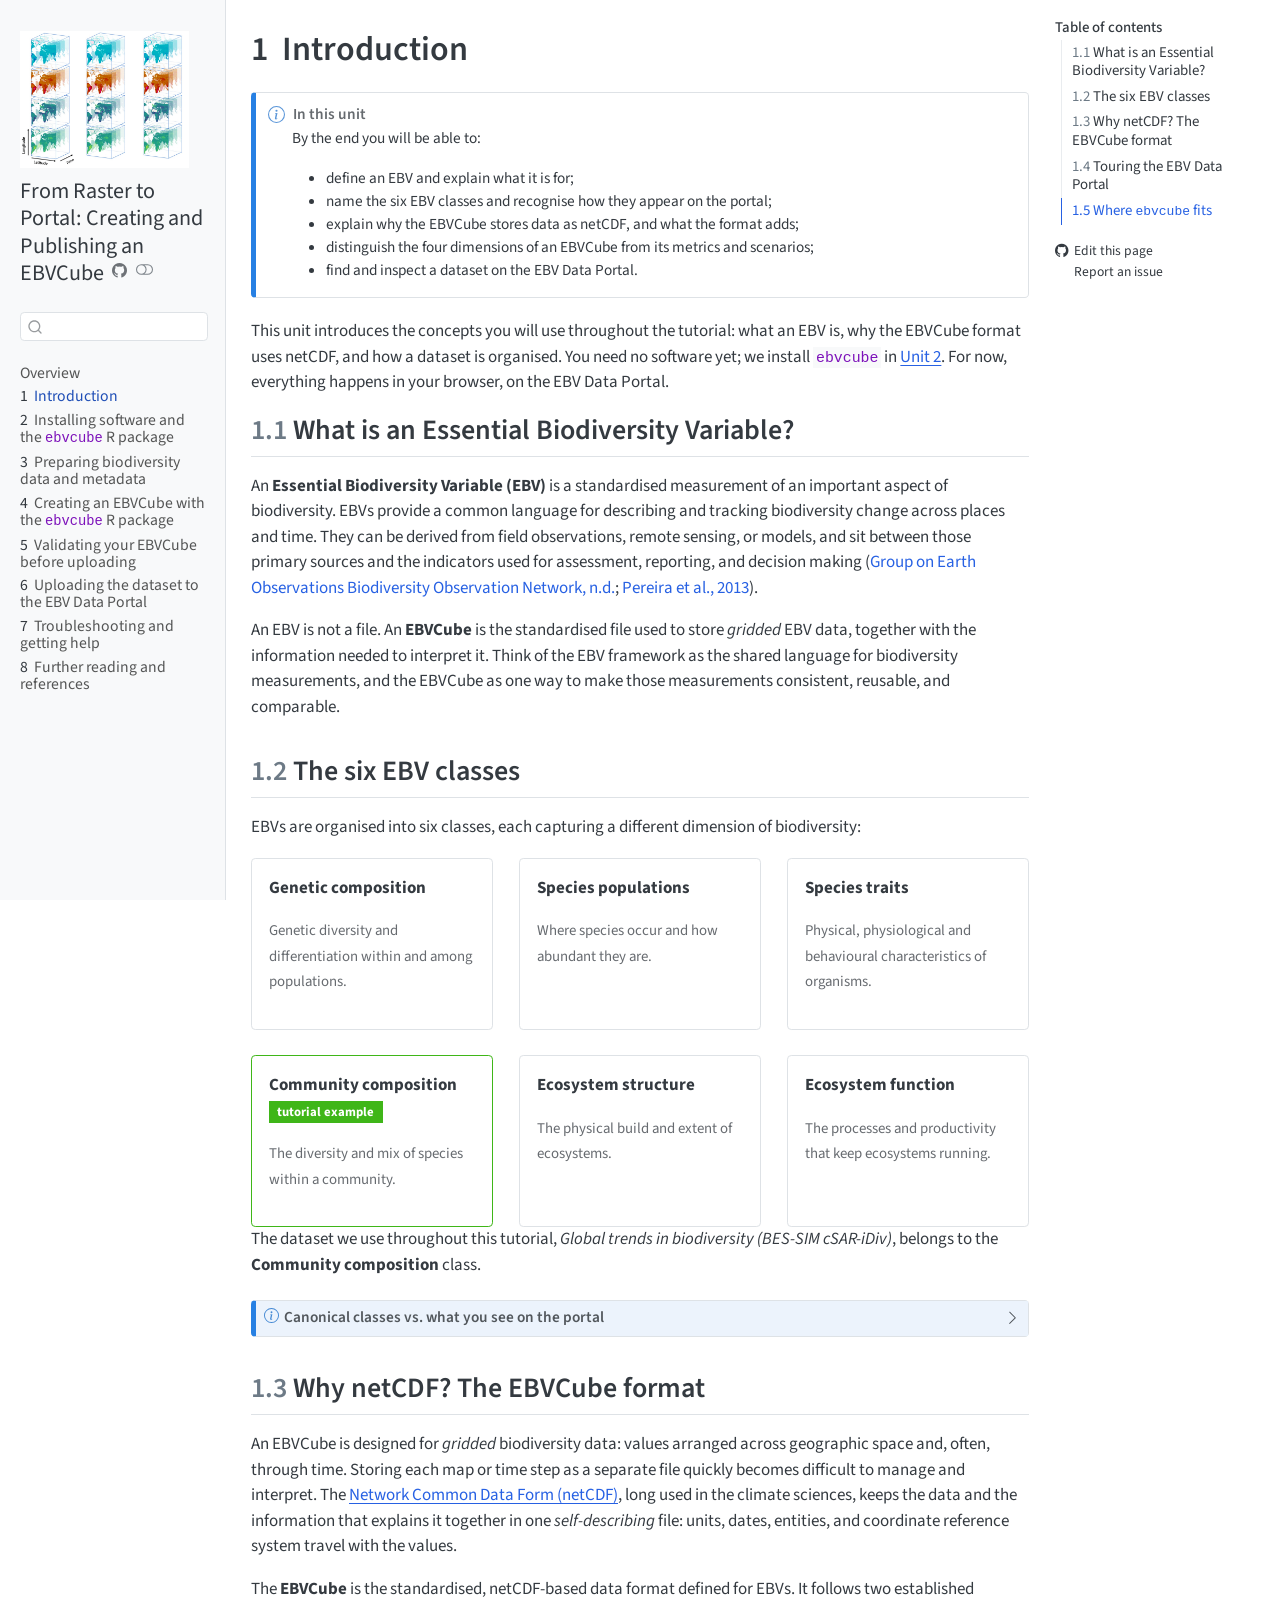
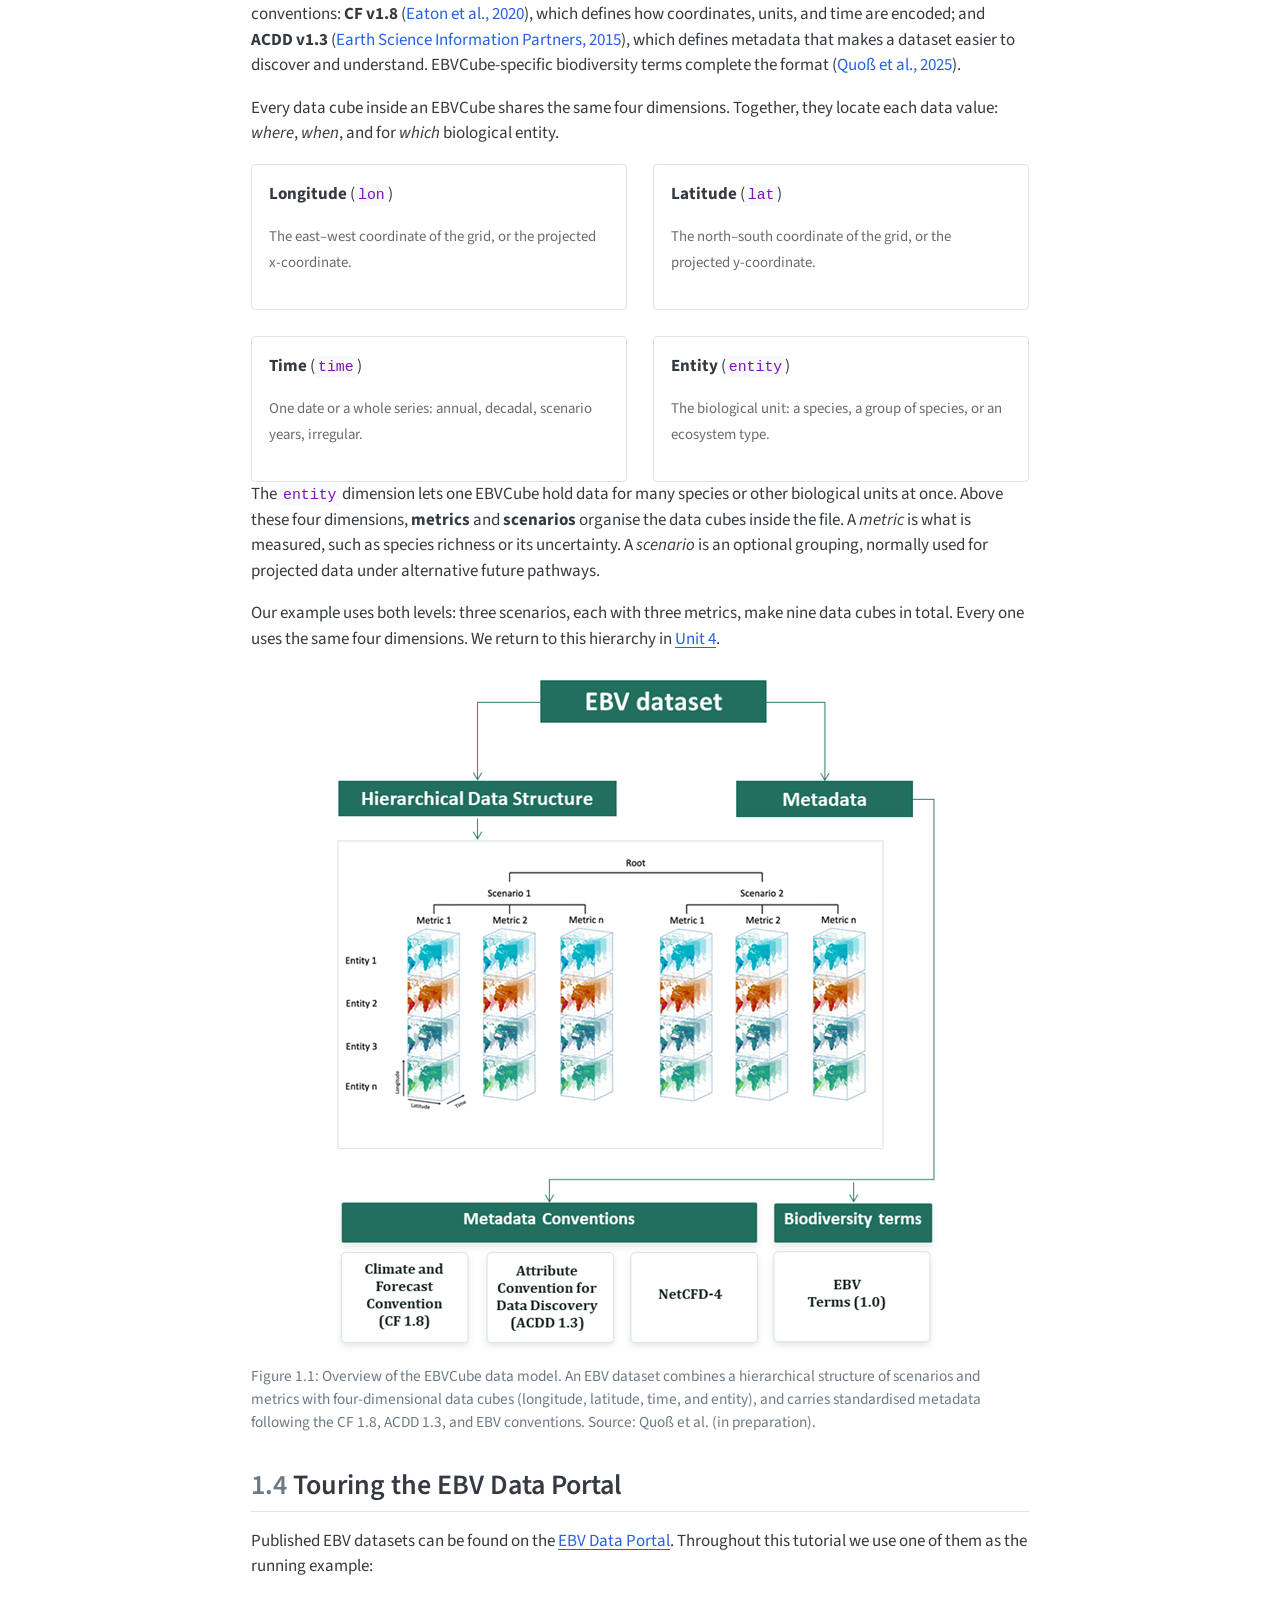
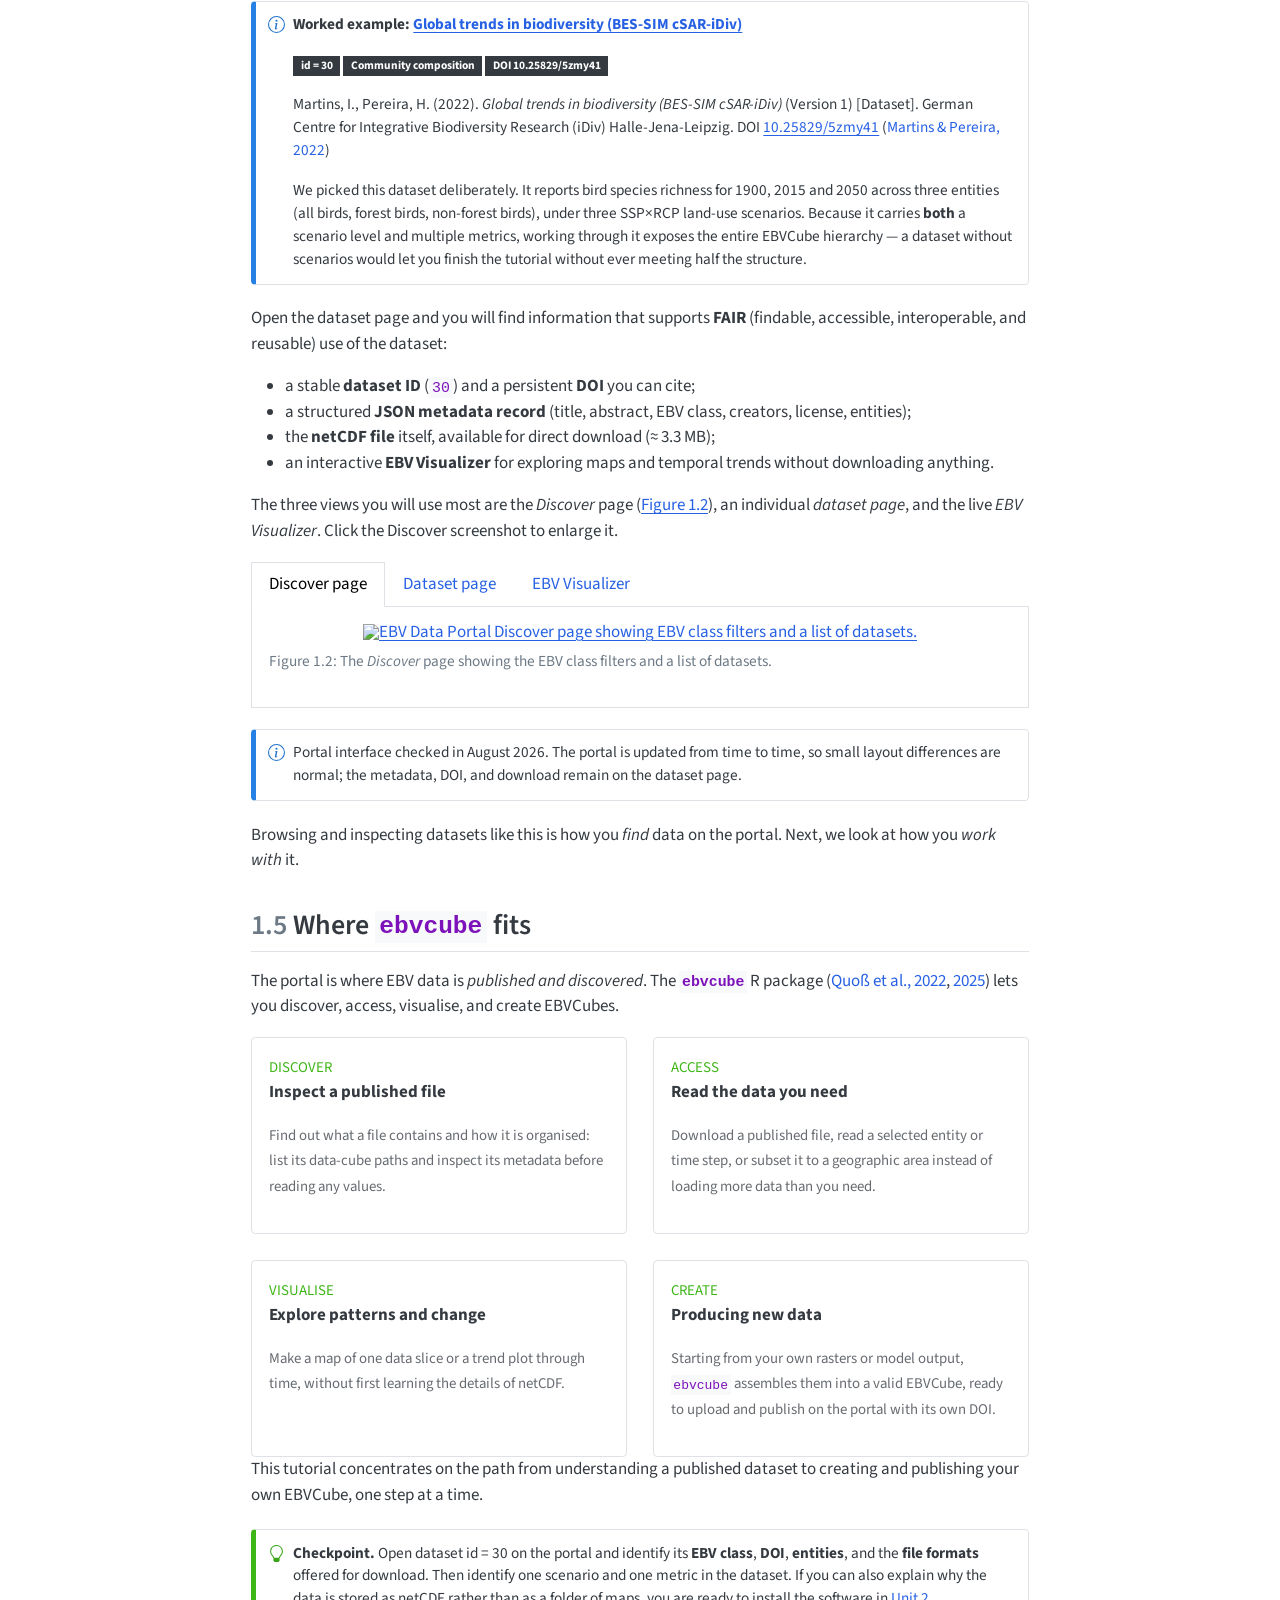
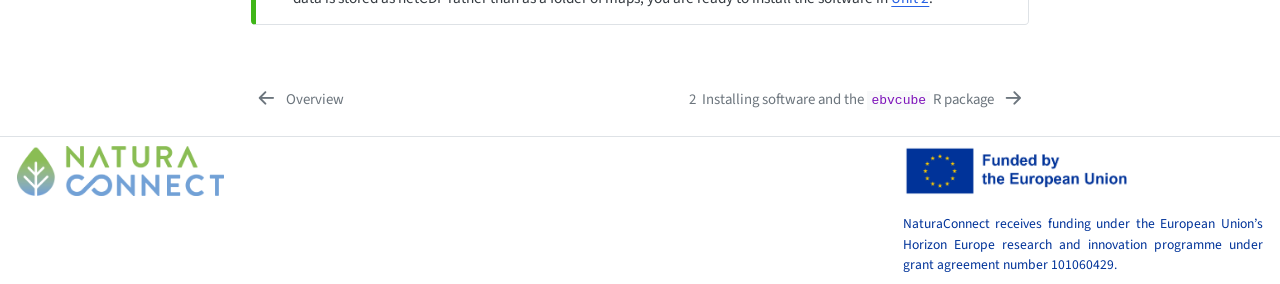
==== commit 339a15de: "Built site for gh-pages" ====
--- a/01-introduction.html
+++ b/01-introduction.html
@@ -247,15 +247,16 @@
 <li>define an EBV and explain what it is for;</li>
 <li>name the six EBV classes and recognise how they appear on the portal;</li>
 <li>explain why the EBVCube stores data as netCDF, and what the format adds;</li>
+<li>distinguish the four dimensions of an EBVCube from its metrics and scenarios;</li>
 <li>find and inspect a dataset on the EBV Data Portal.</li>
 </ul>
 </div>
 </div>
-<p>This unit fills in the concepts you will lean on for the rest of the tutorial: what an EBV is, why it settled on netCDF, and how datasets are organised. You need no software yet, we install <code>ebvcube</code> in <a href="./02-installation.html">Unit 2</a>. For now, everything happens in your browser, on the EBV Data Portal.</p>
+<p>This unit introduces the concepts you will use throughout the tutorial: what an EBV is, why the EBVCube format uses netCDF, and how a dataset is organised. You need no software yet; we install <code>ebvcube</code> in <a href="./02-installation.html">Unit 2</a>. For now, everything happens in your browser, on the EBV Data Portal.</p>
 <section id="what-is-an-essential-biodiversity-variable" class="level2" data-number="1.1">
 <h2 data-number="1.1" class="anchored" data-anchor-id="what-is-an-essential-biodiversity-variable"><span class="header-section-number">1.1</span> What is an Essential Biodiversity Variable?</h2>
-<p>An <strong>Essential Biodiversity Variable (EBV)</strong> is a standardised, derived measurement that captures a key dimension of biodiversity and lets us monitor its status and change over time. The concept was proposed by <span class="citation" data-cites="pereira2013">Pereira et al. (<a href="08-resources.html#ref-pereira2013" role="doc-biblioref">2013</a>)</span> and is maintained by the <a href="https://geobon.org/">Group on Earth Observations Biodiversity Observation Network (GEO BON)</a> <span class="citation" data-cites="geobon">(<a href="08-resources.html#ref-geobon" role="doc-biblioref">Group on Earth Observations Biodiversity Observation Network, n.d.</a>)</span>. EBVs harmonise many primary sources, field observations, remote sensing, and model outputs, into a common, analysis-ready format. They sit as an intermediate layer between raw observations and the indicators used for assessment, reporting, and decision making.</p>
-<p>Think of an EBV as the biodiversity counterpart to an <em>Essential Climate Variable</em>: a small, agreed-upon set of variables that different groups can produce, compare, and combine because they follow the same definitions. That shared standardisation is what makes data from different projects, taxa, and regions consistent enough to track over time.</p>
+<p>An <strong>Essential Biodiversity Variable (EBV)</strong> is a standardised measurement of an important aspect of biodiversity. EBVs provide a common language for describing and tracking biodiversity change across places and time. They can be derived from field observations, remote sensing, or models, and sit between those primary sources and the indicators used for assessment, reporting, and decision making <span class="citation" data-cites="pereira2013 geobon">(<a href="08-resources.html#ref-geobon" role="doc-biblioref">Group on Earth Observations Biodiversity Observation Network, n.d.</a>; <a href="08-resources.html#ref-pereira2013" role="doc-biblioref">Pereira et al., 2013</a>)</span>.</p>
+<p>An EBV is not a file. An <strong>EBVCube</strong> is the standardised file used to store <em>gridded</em> EBV data, together with the information needed to interpret it. Think of the EBV framework as the shared language for biodiversity measurements, and the EBVCube as one way to make those measurements consistent, reusable, and comparable.</p>
 </section>
 <section id="the-six-ebv-classes" class="level2" data-number="1.2">
 <h2 data-number="1.2" class="anchored" data-anchor-id="the-six-ebv-classes"><span class="header-section-number">1.2</span> The six EBV classes</h2>
@@ -274,7 +275,7 @@
 <p><span class="small text-muted">Physical, physiological and behavioural characteristics of organisms.</span></p>
 </div>
 <div class="g-col-12 g-col-sm-6 g-col-md-4 border border-success rounded p-3">
-<p><strong>Community composition</strong> <span class="badge bg-success">our example</span></p>
+<p><strong>Community composition</strong> <span class="badge bg-success">tutorial example</span></p>
 <p><span class="small text-muted">The diversity and mix of species within a community.</span></p>
 </div>
 <div class="g-col-12 g-col-sm-6 g-col-md-4 border rounded p-3">
@@ -286,7 +287,7 @@
 <p><span class="small text-muted">The processes and productivity that keep ecosystems running.</span></p>
 </div>
 </div>
-<p>The dataset we use throughout this tutorial, <em>Local bird diversity (cSAR/BES-SIM)</em>, belongs to the <strong>Community composition</strong> class.</p>
+<p>The dataset we use throughout this tutorial, <em>Global trends in biodiversity (BES-SIM cSAR-iDiv)</em>, belongs to the <strong>Community composition</strong> class.</p>
 <div class="callout callout-style-default callout-note callout-titled" title="Canonical classes vs. what you see on the portal">
 <div class="callout-header d-flex align-content-center" data-bs-toggle="collapse" data-bs-target=".callout-2-contents" aria-controls="callout-2" aria-expanded="false" aria-label="Toggle callout">
 <div class="callout-icon-container">
@@ -299,7 +300,7 @@
 </div>
 <div id="callout-2" class="callout-2-contents callout-collapse collapse">
 <div class="callout-body-container callout-body">
-<p>The six classes above are the canonical classification defined by GEO BON. On the <a href="https://portal.geobon.org/datasets">EBV Data Portal</a> you may not see all six at once; the portal lists only the classes for which datasets are currently available. You may also meet finer labels such as <strong>Species distribution</strong> or <strong>Ecosystem disturbance</strong>, which are sub-categories within the canonical classes.</p>
+<p>The six classes above are the canonical classification defined by GEO BON. On the <a href="https://portal.geobon.org/datasets">EBV Data Portal</a>, you may not see all six at once, because the portal lists only the classes represented by available datasets. The portal may also show additional catalogue labels; these do not replace the six canonical EBV classes.</p>
 <p><strong>Ecosystem services</strong> is <em>not</em> one of the six EBV classes. It belongs to a separate, complementary GEO BON framework, the <strong>Essential Ecosystem Service Variables (EESVs)</strong>, which covers the benefits people obtain from nature rather than biodiversity itself. For the official classification, see the <a href="https://geobon.org/ebvs/what-are-ebvs/">GEO BON definitions page</a>.</p>
 </div>
 </div>
@@ -307,32 +308,33 @@
 </section>
 <section id="why-netcdf-the-ebvcube-format" class="level2" data-number="1.3">
 <h2 data-number="1.3" class="anchored" data-anchor-id="why-netcdf-the-ebvcube-format"><span class="header-section-number">1.3</span> Why netCDF? The EBVCube format</h2>
-<p>A single EBV has a value at every location (<strong>longitude</strong>, <strong>latitude</strong>), at several points in <strong>time</strong>, and for each biological <strong>entity</strong> measured. Stored as separate map images, that becomes an unwieldy pile of files with no built-in context. The <a href="https://www.unidata.ucar.edu/software/netcdf/">Network Common Data Form (netCDF)</a>, long used in the climate sciences, instead holds it all in one <em>self-describing</em> file: the data travels together with the information that explains it, units, dates, entities, and projection.</p>
-<p>The <strong>EBVCube</strong> is the standardised, netCDF-based data format defined for EBVs. It follows two established conventions, <strong>CF v1.8</strong> <span class="citation" data-cites="cfconventions">(<a href="08-resources.html#ref-cfconventions" role="doc-biblioref"><strong>cfconventions?</strong></a>)</span> (how coordinates, units, and time are encoded) and <strong>ACDD v1.3</strong> <span class="citation" data-cites="acdd">(<a href="08-resources.html#ref-acdd" role="doc-biblioref"><strong>acdd?</strong></a>)</span> (the attributes portals use to index datasets), plus a few EBV-specific rules set out in the <a href="https://github.com/EBVcube/EBVCube-format">EBVCube format specification</a>.</p>
-<p>Every data cube inside an EBVCube shares the same four dimensions, so each pixel carries four pieces of information, <em>where</em>, <em>when</em>, and <em>which</em> entity:</p>
+<p>An EBVCube is designed for <em>gridded</em> biodiversity data: values arranged across geographic space and, often, through time. Storing each map or time step as a separate file quickly becomes difficult to manage and interpret. The <a href="https://www.unidata.ucar.edu/software/netcdf/">Network Common Data Form (netCDF)</a>, long used in the climate sciences, keeps the data and the information that explains it together in one <em>self-describing</em> file: units, dates, entities, and coordinate reference system travel with the values.</p>
+<p>The <strong>EBVCube</strong> is the standardised, netCDF-based data format defined for EBVs. It follows two established conventions: <strong>CF v1.8</strong> <span class="citation" data-cites="cfconventions">(<a href="08-resources.html#ref-cfconventions" role="doc-biblioref">Eaton et al., 2020</a>)</span>, which defines how coordinates, units, and time are encoded; and <strong>ACDD v1.3</strong> <span class="citation" data-cites="acdd">(<a href="08-resources.html#ref-acdd" role="doc-biblioref">Earth Science Information Partners, 2015</a>)</span>, which defines metadata that makes a dataset easier to discover and understand. EBVCube-specific biodiversity terms complete the format <span class="citation" data-cites="ebvcube2025">(<a href="08-resources.html#ref-ebvcube2025" role="doc-biblioref">Quoß et al., 2025</a>)</span>.</p>
+<p>Every data cube inside an EBVCube shares the same four dimensions. Together, they locate each data value: <em>where</em>, <em>when</em>, and for <em>which</em> biological entity.</p>
 <div class="grid">
 <div class="g-col-6 border rounded p-3">
-<p><code>lon</code></p>
-<p><span class="small text-muted">Longitude, or the projected x-coordinate.</span></p>
+<p><strong>Longitude</strong> (<code>lon</code>)</p>
+<p><span class="small text-muted">The east–west coordinate of the grid, or the projected x-coordinate.</span></p>
 </div>
 <div class="g-col-6 border rounded p-3">
-<p><code>lat</code></p>
-<p><span class="small text-muted">Latitude, or the projected y-coordinate.</span></p>
+<p><strong>Latitude</strong> (<code>lat</code>)</p>
+<p><span class="small text-muted">The north–south coordinate of the grid, or the projected y-coordinate.</span></p>
 </div>
 <div class="g-col-6 border rounded p-3">
-<p><code>time</code></p>
+<p><strong>Time</strong> (<code>time</code>)</p>
 <p><span class="small text-muted">One date or a whole series: annual, decadal, scenario years, irregular.</span></p>
 </div>
 <div class="g-col-6 border rounded p-3">
-<p><code>entity</code></p>
+<p><strong>Entity</strong> (<code>entity</code>)</p>
 <p><span class="small text-muted">The biological unit: a species, a group of species, or an ecosystem type.</span></p>
 </div>
 </div>
-<p>The <code>entity</code> dimension is what lets a single EBVCube hold data for many species or other biological units at once. Above these four dimensions, <em>metric</em> and <em>scenario</em> <strong>groups</strong> organise different biodiversity measures or future projections within the same file. We return to that structure in <a href="./04-creating-the-cube.html">Unit 4</a>.</p>
+<p>The <code>entity</code> dimension lets one EBVCube hold data for many species or other biological units at once. Above these four dimensions, <strong>metrics</strong> and <strong>scenarios</strong> organise the data cubes inside the file. A <em>metric</em> is what is measured, such as species richness or its uncertainty. A <em>scenario</em> is an optional grouping, normally used for projected data under alternative future pathways.</p>
+<p>Our example uses both levels: three scenarios, each with three metrics, make nine data cubes in total. Every one uses the same four dimensions. We return to this hierarchy in <a href="./04-creating-the-cube.html">Unit 4</a>.</p>
 <div id="fig-ebvcube-structure" class="quarto-float quarto-figure quarto-figure-center anchored" alt="The EBVCube data model: a hierarchy of scenarios and metrics over four-dimensional data cubes, plus standardised metadata.">
 <figure class="quarto-float quarto-float-fig figure">
 <div aria-describedby="fig-ebvcube-structure-caption-0ceaefa1-69ba-4598-a22c-09a6ac19f8ca">
-<a href="images/ebvcube-structure.png" class="lightbox" data-gallery="quarto-lightbox-gallery-1" title="Figure&nbsp;1.1: Overview of the EBVCube data model. An EBV dataset combines a hierarchical structure of scenarios and metrics with four-dimensional data cubes (longitude, latitude, time, and entity), and carries standardised metadata following the CF 1.8, ACDD 1.3, and EBV conventions. Source: Quoß et al.&nbsp;(in preparation)."><img src="images/ebvcube-structure.png" class="img-fluid figure-img" alt="The EBVCube data model: a hierarchy of scenarios and metrics over four-dimensional data cubes, plus standardised metadata."></a>
+<a href="images/ebvcube-structure.png" class="lightbox" data-gallery="quarto-lightbox-gallery-2" title="Figure&nbsp;1.1: Overview of the EBVCube data model. An EBV dataset combines a hierarchical structure of scenarios and metrics with four-dimensional data cubes (longitude, latitude, time, and entity), and carries standardised metadata following the CF 1.8, ACDD 1.3, and EBV conventions. Source: Quoß et al.&nbsp;(in preparation)."><img src="images/ebvcube-structure.png" class="img-fluid figure-img" alt="The EBVCube data model: a hierarchy of scenarios and metrics over four-dimensional data cubes, plus standardised metadata."></a>
 </div>
 <figcaption class="quarto-float-caption-bottom quarto-float-caption quarto-float-fig" id="fig-ebvcube-structure-caption-0ceaefa1-69ba-4598-a22c-09a6ac19f8ca">
 Figure&nbsp;1.1: Overview of the EBVCube data model. An EBV dataset combines a hierarchical structure of scenarios and metrics with four-dimensional data cubes (longitude, latitude, time, and entity), and carries standardised metadata following the CF 1.8, ACDD 1.3, and EBV conventions. Source: Quoß et al.&nbsp;(in preparation).
@@ -342,27 +344,28 @@
 </section>
 <section id="touring-the-ebv-data-portal" class="level2" data-number="1.4">
 <h2 data-number="1.4" class="anchored" data-anchor-id="touring-the-ebv-data-portal"><span class="header-section-number">1.4</span> Touring the EBV Data Portal</h2>
-<p>All published EBV datasets live on the <a href="https://portal.geobon.org/">EBV Data Portal</a>. Throughout this tutorial we use one of them as the running example:</p>
+<p>Published EBV datasets can be found on the <a href="https://portal.geobon.org/">EBV Data Portal</a>. Throughout this tutorial we use one of them as the running example:</p>
 <div class="callout callout-style-simple callout-note">
 <div class="callout-body d-flex">
 <div class="callout-icon-container">
 <i class="callout-icon"></i>
 </div>
 <div class="callout-body-container">
-<p><strong>Worked example: <a href="https://portal.geobon.org/ebv-detail?id=1">Local bird diversity (cSAR/BES-SIM)</a></strong></p>
-<p><span class="badge bg-secondary">id = 1</span> <span class="badge bg-secondary">Community composition</span> <span class="badge bg-secondary">DOI 10.25829/8grx36</span></p>
-<p>Martins, I., Pereira, H., Navarro, L. (2022). <em>Local bird diversity (cSAR/BES-SIM)</em> (Version 1) [Dataset]. German Centre for Integrative Biodiversity Research (iDiv) Halle-Jena-Leipzig. DOI <a href="https://doi.org/10.25829/8grx36">10.25829/8grx36</a></p>
-</div>
-</div>
-</div>
-<p>Open the dataset page and you will find everything that makes an EBV dataset <strong>FAIR</strong> (findable, accessible, interoperable, and reusable):</p>
+<p><strong>Worked example: <a href="https://portal.geobon.org/ebv-detail?id=30">Global trends in biodiversity (BES-SIM cSAR-iDiv)</a></strong></p>
+<p><span class="badge bg-secondary">id = 30</span> <span class="badge bg-secondary">Community composition</span> <span class="badge bg-secondary">DOI 10.25829/5zmy41</span></p>
+<p>Martins, I., Pereira, H. (2022). <em>Global trends in biodiversity (BES-SIM cSAR-iDiv)</em> (Version 1) [Dataset]. German Centre for Integrative Biodiversity Research (iDiv) Halle-Jena-Leipzig. DOI <a href="https://doi.org/10.25829/5zmy41">10.25829/5zmy41</a> <span class="citation" data-cites="martins2022">(<a href="08-resources.html#ref-martins2022" role="doc-biblioref">Martins &amp; Pereira, 2022</a>)</span></p>
+<p>We picked this dataset deliberately. It reports bird species richness for 1900, 2015 and 2050 across three entities (all birds, forest birds, non-forest birds), under three SSP×RCP land-use scenarios. Because it carries <strong>both</strong> a scenario level and multiple metrics, working through it exposes the entire EBVCube hierarchy — a dataset without scenarios would let you finish the tutorial without ever meeting half the structure.</p>
+</div>
+</div>
+</div>
+<p>Open the dataset page and you will find information that supports <strong>FAIR</strong> (findable, accessible, interoperable, and reusable) use of the dataset:</p>
 <ul>
-<li>a stable <strong>dataset ID</strong> (<code>1</code>) and a persistent <strong>DOI</strong> you can cite;</li>
+<li>a stable <strong>dataset ID</strong> (<code>30</code>) and a persistent <strong>DOI</strong> you can cite;</li>
 <li>a structured <strong>JSON metadata record</strong> (title, abstract, EBV class, creators, license, entities);</li>
-<li>the <strong>netCDF file</strong> itself, available for direct download (≈ 4 MB);</li>
+<li>the <strong>netCDF file</strong> itself, available for direct download (≈ 3.3 MB);</li>
 <li>an interactive <strong>EBV Visualizer</strong> for exploring maps and temporal trends without downloading anything.</li>
 </ul>
-<p>The three views you will use most are the <em>Discover</em> page (<a href="#fig-portal-discover" class="quarto-xref">Figure&nbsp;<span>1.2</span></a>), an individual <em>dataset page</em> (<a href="#fig-portal-detail" class="quarto-xref">Figure&nbsp;<span>1.3</span></a>), and the live <em>EBV Visualizer</em>. Click either screenshot to enlarge it.</p>
+<p>The three views you will use most are the <em>Discover</em> page (<a href="#fig-portal-discover" class="quarto-xref">Figure&nbsp;<span>1.2</span></a>), an individual <em>dataset page</em>, and the live <em>EBV Visualizer</em>. Click the Discover screenshot to enlarge it.</p>
 <div class="tabset-margin-container"></div><div class="panel-tabset">
 <ul class="nav nav-tabs" role="tablist"><li class="nav-item" role="presentation"><a class="nav-link active" id="tabset-1-1-tab" data-bs-toggle="tab" data-bs-target="#tabset-1-1" role="tab" aria-controls="tabset-1-1" aria-selected="true">Discover page</a></li><li class="nav-item" role="presentation"><a class="nav-link" id="tabset-1-2-tab" data-bs-toggle="tab" data-bs-target="#tabset-1-2" role="tab" aria-controls="tabset-1-2" aria-selected="false">Dataset page</a></li><li class="nav-item" role="presentation"><a class="nav-link" id="tabset-1-3-tab" data-bs-toggle="tab" data-bs-target="#tabset-1-3" role="tab" aria-controls="tabset-1-3" aria-selected="false">EBV Visualizer</a></li></ul>
 <div class="tab-content">
@@ -370,7 +373,7 @@
 <div id="fig-portal-discover" class="quarto-float quarto-figure quarto-figure-center anchored" alt="EBV Data Portal Discover page showing EBV class filters and a list of datasets.">
 <figure class="quarto-float quarto-float-fig figure">
 <div aria-describedby="fig-portal-discover-caption-0ceaefa1-69ba-4598-a22c-09a6ac19f8ca">
-<a href="images/portal-discover.png" class="lightbox" data-gallery="quarto-lightbox-gallery-2" title="Figure&nbsp;1.2: The Discover page showing the EBV class filters and a list of datasets."><img src="images/portal-discover.png" class="img-fluid figure-img" alt="EBV Data Portal Discover page showing EBV class filters and a list of datasets."></a>
+<a href="images/portal-discover.png" class="lightbox" data-gallery="quarto-lightbox-gallery-3" title="Figure&nbsp;1.2: The Discover page showing the EBV class filters and a list of datasets."><img src="images/portal-discover.png" class="img-fluid figure-img" alt="EBV Data Portal Discover page showing EBV class filters and a list of datasets."></a>
 </div>
 <figcaption class="quarto-float-caption-bottom quarto-float-caption quarto-float-fig" id="fig-portal-discover-caption-0ceaefa1-69ba-4598-a22c-09a6ac19f8ca">
 Figure&nbsp;1.2: The <em>Discover</em> page showing the EBV class filters and a list of datasets.
@@ -379,19 +382,10 @@
 </div>
 </div>
 <div id="tabset-1-2" class="tab-pane" role="tabpanel" aria-labelledby="tabset-1-2-tab">
-<div id="fig-portal-detail" class="quarto-float quarto-figure quarto-figure-center anchored" alt="Detail page for the Local bird diversity dataset with metadata and a download button.">
-<figure class="quarto-float quarto-float-fig figure">
-<div aria-describedby="fig-portal-detail-caption-0ceaefa1-69ba-4598-a22c-09a6ac19f8ca">
-<a href="images/portal-detail.png" class="lightbox" data-gallery="quarto-lightbox-gallery-3" title="Figure&nbsp;1.3: The dataset page for id = 1, showing its general metadata and the netCDF download button."><img src="images/portal-detail.png" class="img-fluid figure-img" alt="Detail page for the Local bird diversity dataset with metadata and a download button."></a>
-</div>
-<figcaption class="quarto-float-caption-bottom quarto-float-caption quarto-float-fig" id="fig-portal-detail-caption-0ceaefa1-69ba-4598-a22c-09a6ac19f8ca">
-Figure&nbsp;1.3: The dataset page for id = 1, showing its general metadata and the netCDF download button.
-</figcaption>
-</figure>
-</div>
+<p><a href="https://portal.geobon.org/ebv-detail?id=30">Open dataset id = 30 on the EBV Data Portal</a> to inspect its general metadata, entities, citation, DOI, and netCDF download. <!-- Replace this link with a current screenshot of dataset id = 30 before publication. --></p>
 </div>
 <div id="tabset-1-3" class="tab-pane" role="tabpanel" aria-labelledby="tabset-1-3-tab">
-<iframe src="https://portal.geobon.org/map/?id=1" width="100%" height="600" style="border:1px solid #ddd; border-radius:6px;" loading="lazy">
+<iframe src="https://portal.geobon.org/map/?id=30" width="100%" height="600" style="border:1px solid #ddd; border-radius:6px;" loading="lazy">
 </iframe>
 </div>
 </div>
@@ -402,7 +396,7 @@
 <i class="callout-icon"></i>
 </div>
 <div class="callout-body-container">
-<p>Portal interface as of July 2026. The portal is updated from time to time, so small layout differences are normal; the metadata, DOI, and download are always on the dataset page.</p>
+<p>Portal interface checked in August 2026. The portal is updated from time to time, so small layout differences are normal; the metadata, DOI, and download remain on the dataset page.</p>
 </div>
 </div>
 </div>
@@ -410,12 +404,22 @@
 </section>
 <section id="where-ebvcube-fits" class="level2" data-number="1.5">
 <h2 data-number="1.5" class="anchored" data-anchor-id="where-ebvcube-fits"><span class="header-section-number">1.5</span> Where <code>ebvcube</code> fits</h2>
-<p>The portal is where EBV data is <em>published and discovered</em>; the <strong><code>ebvcube</code></strong> R package <span class="citation" data-cites="ebvcube2025 quoss2022">(<a href="08-resources.html#ref-ebvcube2025" role="doc-biblioref"><strong>ebvcube2025?</strong></a>; <a href="08-resources.html#ref-quoss2022" role="doc-biblioref"><strong>quoss2022?</strong></a>)</span> is how you <em>work with it</em>. It sits on both sides of the portal:</p>
+<p>The portal is where EBV data is <em>published and discovered</em>. The <strong><code>ebvcube</code></strong> R package <span class="citation" data-cites="ebvcube2025 quoss2022">(<a href="08-resources.html#ref-quoss2022" role="doc-biblioref">Quoß et al., 2022</a>, <a href="08-resources.html#ref-ebvcube2025" role="doc-biblioref">2025</a>)</span> lets you discover, access, visualise, and create EBVCubes.</p>
 <div class="grid">
 <div class="g-col-12 g-col-md-6 border rounded p-3">
-<p><span class="small text-success">READ</span><br>
-<strong>Reading published data</strong></p>
-<p><span class="small text-muted">Give <code>ebvcube</code> a dataset’s numeric ID and it downloads the file, lists the cubes inside, and reads, subsets, or maps them, pulling id = 1 into R in a couple of lines instead of a manual download and netCDF wrangling.</span></p>
+<p><span class="small text-success">DISCOVER</span><br>
+<strong>Inspect a published file</strong></p>
+<p><span class="small text-muted">Find out what a file contains and how it is organised: list its data-cube paths and inspect its metadata before reading any values.</span></p>
+</div>
+<div class="g-col-12 g-col-md-6 border rounded p-3">
+<p><span class="small text-success">ACCESS</span><br>
+<strong>Read the data you need</strong></p>
+<p><span class="small text-muted">Download a published file, read a selected entity or time step, or subset it to a geographic area instead of loading more data than you need.</span></p>
+</div>
+<div class="g-col-12 g-col-md-6 border rounded p-3">
+<p><span class="small text-success">VISUALISE</span><br>
+<strong>Explore patterns and change</strong></p>
+<p><span class="small text-muted">Make a map of one data slice or a trend plot through time, without first learning the details of netCDF.</span></p>
 </div>
 <div class="g-col-12 g-col-md-6 border rounded p-3">
 <p><span class="small text-success">CREATE</span><br>
@@ -423,25 +427,40 @@
 <p><span class="small text-muted">Starting from your own rasters or model output, <code>ebvcube</code> assembles them into a valid EBVCube, ready to upload and publish on the portal with its own DOI.</span></p>
 </div>
 </div>
-<p>Read on one side, create on the other: that round trip is the workflow in the Overview diagram, and the path the rest of this tutorial follows, one step at a time.</p>
+<p>This tutorial concentrates on the path from understanding a published dataset to creating and publishing your own EBVCube, one step at a time.</p>
 <div class="callout callout-style-simple callout-tip">
 <div class="callout-body d-flex">
 <div class="callout-icon-container">
 <i class="callout-icon"></i>
 </div>
 <div class="callout-body-container">
-<p><strong>Checkpoint.</strong> You just inspected dataset id = 1 on the portal, its <strong>EBV class</strong> (Community composition), its <strong>DOI</strong>, and its <strong>file format</strong> (netCDF). If those three make sense, you are ready to install the tools in <a href="./02-installation.html">Unit 2</a>.</p>
+<p><strong>Checkpoint.</strong> Open dataset id = 30 on the portal and identify its <strong>EBV class</strong>, <strong>DOI</strong>, <strong>entities</strong>, and the <strong>file formats</strong> offered for download. Then identify one scenario and one metric in the dataset. If you can also explain why the data is stored as netCDF rather than as a folder of maps, you are ready to install the software in <a href="./02-installation.html">Unit 2</a>.</p>
 </div>
 </div>
 </div>
 
 
 <div id="refs" class="references csl-bib-body hanging-indent" data-entry-spacing="0" data-line-spacing="2" role="list" style="display: none">
+<div id="ref-acdd" class="csl-entry" role="listitem">
+Earth Science Information Partners. (2015). <em><span class="nocase">Attribute Convention for Data Discovery (ACDD), Version 1.3</span></em>. <a href="https://wiki.esipfed.org/Attribute_Convention_for_Data_Discovery_1-3" class="uri">https://wiki.esipfed.org/Attribute_Convention_for_Data_Discovery_1-3</a>. <a href="https://wiki.esipfed.org/Attribute_Convention_for_Data_Discovery_1-3">https://wiki.esipfed.org/Attribute_Convention_for_Data_Discovery_1-3</a>
+</div>
+<div id="ref-cfconventions" class="csl-entry" role="listitem">
+Eaton, B., Gregory, J., Drach, B., Taylor, K., Hankin, S., et al. (2020). <em><span class="nocase">NetCDF Climate and Forecast (CF) Metadata Conventions, Version 1.8</span></em>. <a href="https://cfconventions.org/" class="uri">https://cfconventions.org/</a>. <a href="https://cfconventions.org/Data/cf-conventions/cf-conventions-1.8/cf-conventions.html">https://cfconventions.org/Data/cf-conventions/cf-conventions-1.8/cf-conventions.html</a>
+</div>
 <div id="ref-geobon" class="csl-entry" role="listitem">
 Group on Earth Observations Biodiversity Observation Network. (n.d.). <em><span>GEO BON</span></em>. <a href="https://geobon.org/" class="uri">https://geobon.org/</a>. Retrieved July 31, 2026, from <a href="https://geobon.org/">https://geobon.org/</a>
 </div>
+<div id="ref-martins2022" class="csl-entry" role="listitem">
+Martins, I., &amp; Pereira, H. M. (2022). <em><span class="nocase">Global trends in biodiversity (BES-SIM cSAR-iDiv)</span></em> (Version 1). Dataset, EBV Data Portal; German Centre for Integrative Biodiversity Research (iDiv) Halle-Jena-Leipzig. <a href="https://doi.org/10.25829/5zmy41">https://doi.org/10.25829/5zmy41</a>
+</div>
 <div id="ref-pereira2013" class="csl-entry" role="listitem">
 Pereira, H. M., Ferrier, S., Walters, M., Geller, G. N., Jongman, R. H., Scholes, R. J., Bruford, M. W., Brummitt, N., Butchart, S. H., Cardoso, A., et al. (2013). Essential biodiversity variables. <em>Science</em>, <em>339</em>(6117), 277–278.
+</div>
+<div id="ref-quoss2022" class="csl-entry" role="listitem">
+Quoß, L., Fernandez, N., Langer, C., Valdez, J., &amp; Pereira, H. M. (2022). Ebvcube: An <span>R</span> package to work with the <span>EBV</span> <span class="nocase">netCDF</span> standard. <em>Biodiversity Information Science and Standards</em>, <em>6</em>, e91215. <a href="https://doi.org/10.3897/biss.6.e91215">https://doi.org/10.3897/biss.6.e91215</a>
+</div>
+<div id="ref-ebvcube2025" class="csl-entry" role="listitem">
+Quoß, L., Fernandez, N., Langer, C., Valdez, J., &amp; Pereira, H. M. (2025). <em>Ebvcube: Working with netCDF for essential biodiversity variables</em>. <a href="https://github.com/EBVcube/ebvcube">https://github.com/EBVcube/ebvcube</a>
 </div>
 </div>
 </section>
@@ -1024,7 +1043,25 @@
   </div>
 </nav>
 </div> <!-- /content -->
-<footer class="footer"><div class="nav-footer"><div class="nav-footer-center"><div class="toc-actions d-sm-block d-md-none"><ul><li><a href="https://github.com/EBVcube/EBV_resources/edit/main/01-introduction.qmd" class="toc-action"><i class="bi bi-github"></i>Edit this page</a></li><li><a href="https://github.com/EBVcube/EBV_resources/issues/new" class="toc-action"><i class="bi empty"></i>Report an issue</a></li></ul></div></div></div></footer><script>var lightboxQuarto = GLightbox({"loop":false,"selector":".lightbox","closeEffect":"zoom","openEffect":"zoom","descPosition":"bottom"});
+<footer class="footer">
+  <div class="nav-footer">
+    <div class="nav-footer-left">
+<p><a href="https://naturaconnect.eu/"><img src="images/NClogo.png" alt="NaturaConnect" height="50"></a></p>
+</div>   
+    <div class="nav-footer-center">
+      &nbsp;
+    <div class="toc-actions d-sm-block d-md-none"><ul><li><a href="https://github.com/EBVcube/EBV_resources/edit/main/01-introduction.qmd" class="toc-action"><i class="bi bi-github"></i>Edit this page</a></li><li><a href="https://github.com/EBVcube/EBV_resources/issues/new" class="toc-action"><i class="bi empty"></i>Report an issue</a></li></ul></div></div>
+    <div class="nav-footer-right">
+<div style="max-width:360px; margin-left:auto; text-align:left">
+<p><a href="images/eu.png" class="lightbox" data-gallery="quarto-lightbox-gallery-4"><img src="images/eu.png" alt="Funded by the European Union" height="52"></a></p>
+<div style="color:#003399; text-align:justify; font-size:.8rem; margin-top:.6em">
+<p>NaturaConnect receives funding under the European Union’s Horizon Europe research and innovation programme under grant agreement number 101060429.</p>
+</div>
+</div>
+</div>
+  </div>
+</footer>
+<script>var lightboxQuarto = GLightbox({"loop":false,"selector":".lightbox","closeEffect":"zoom","openEffect":"zoom","descPosition":"bottom"});
 (function() {
   let previousOnload = window.onload;
   window.onload = () => {
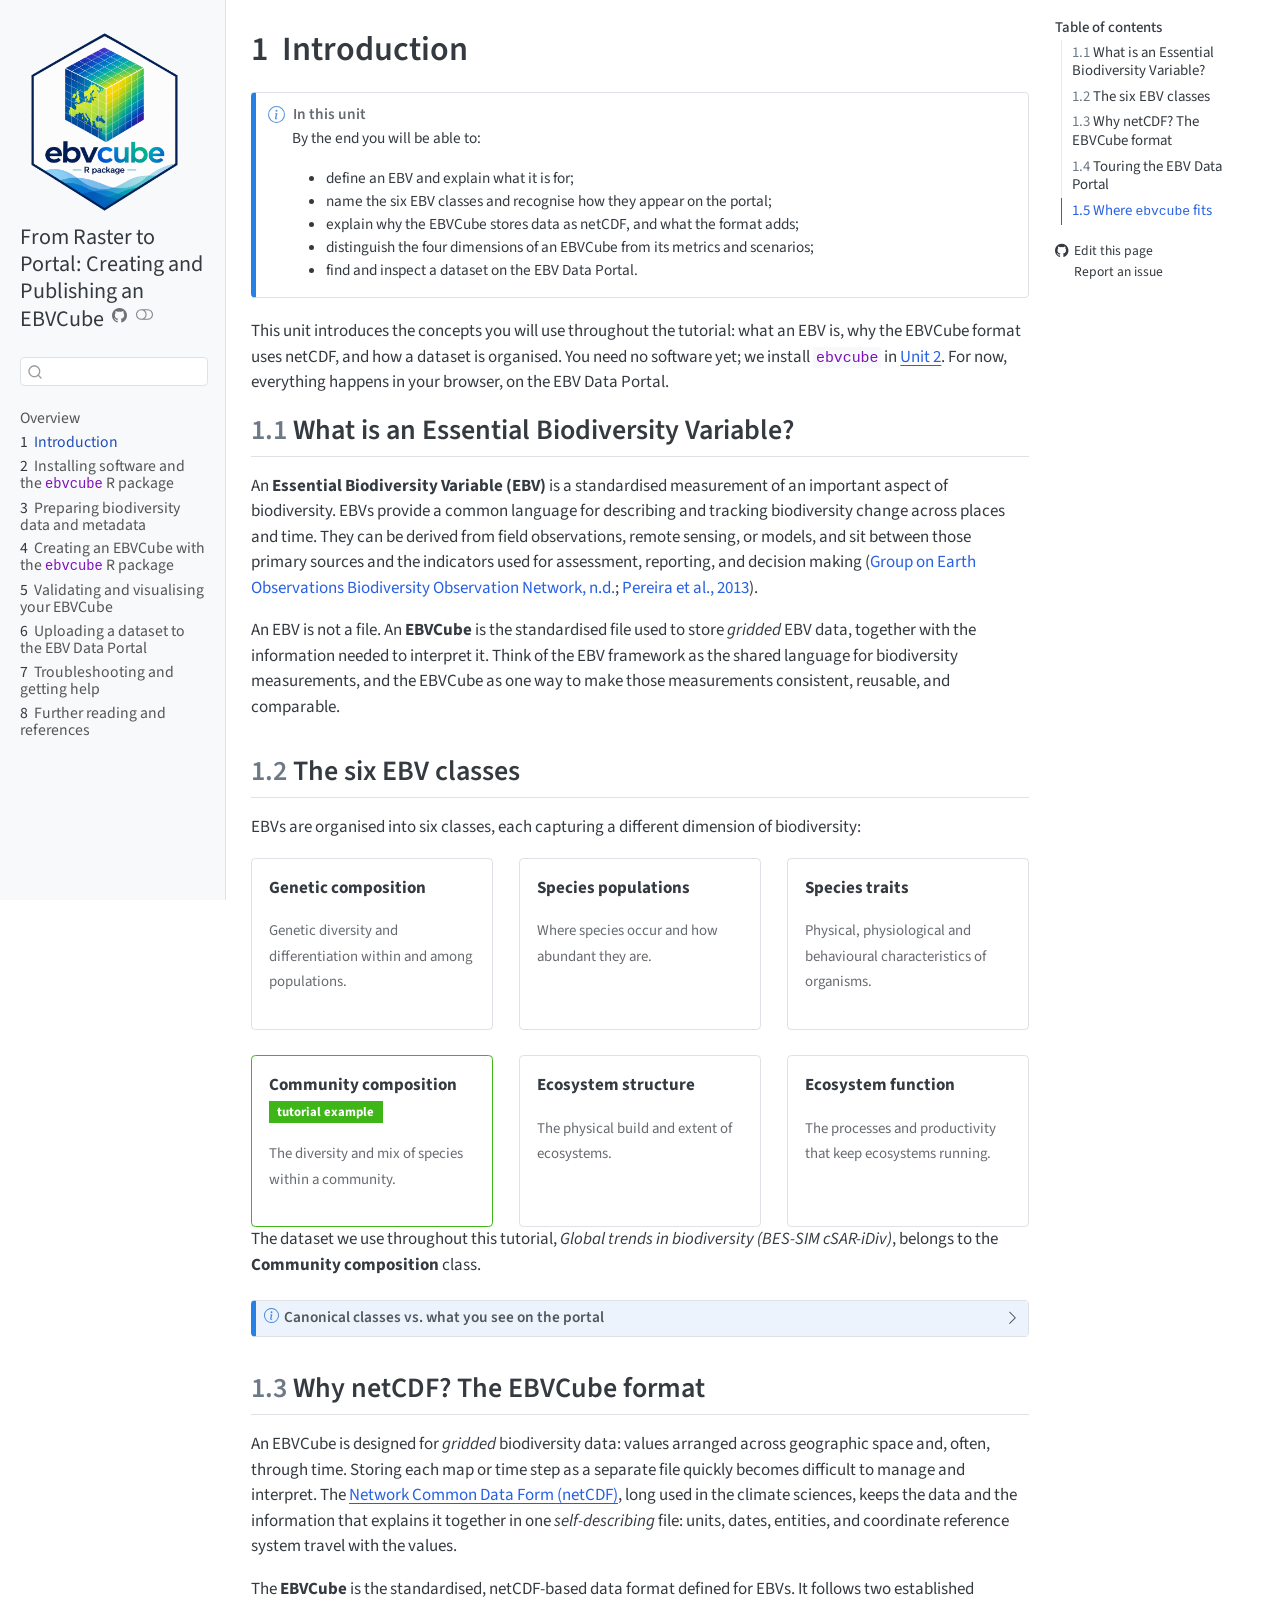
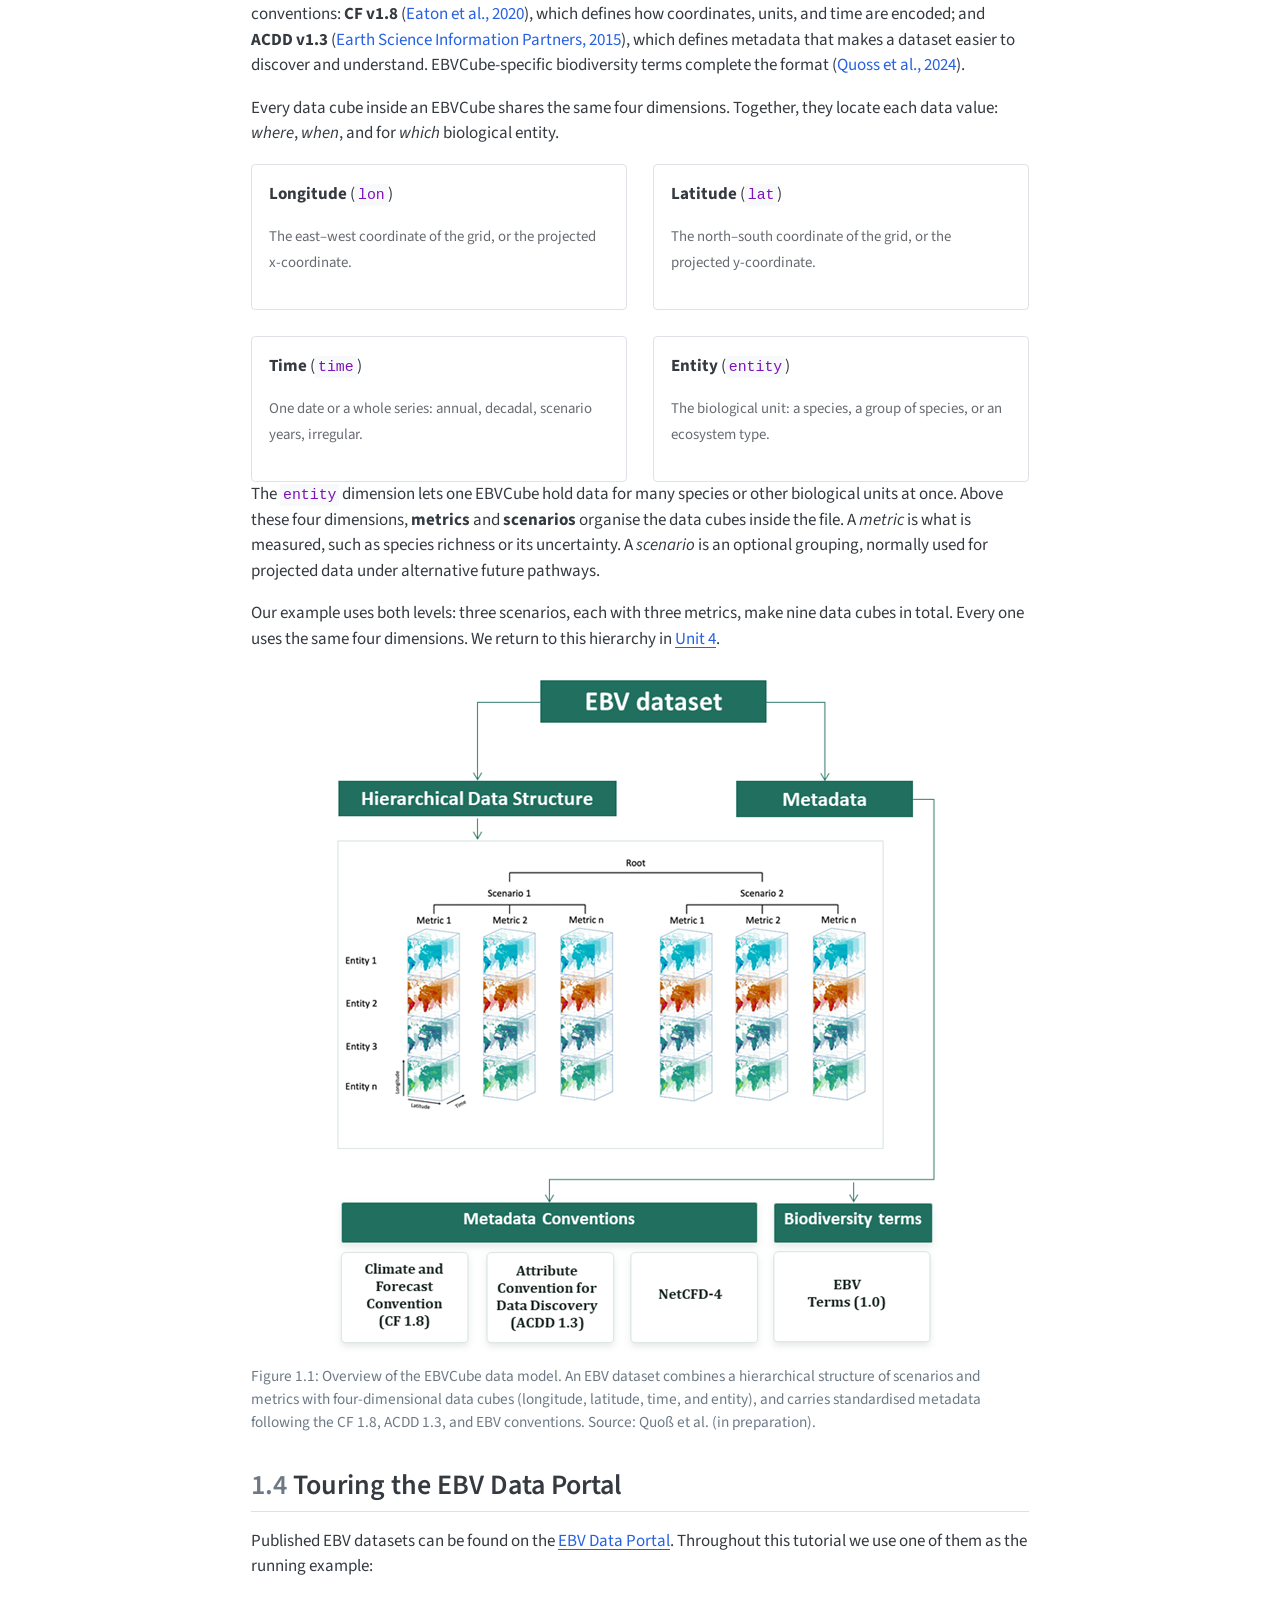
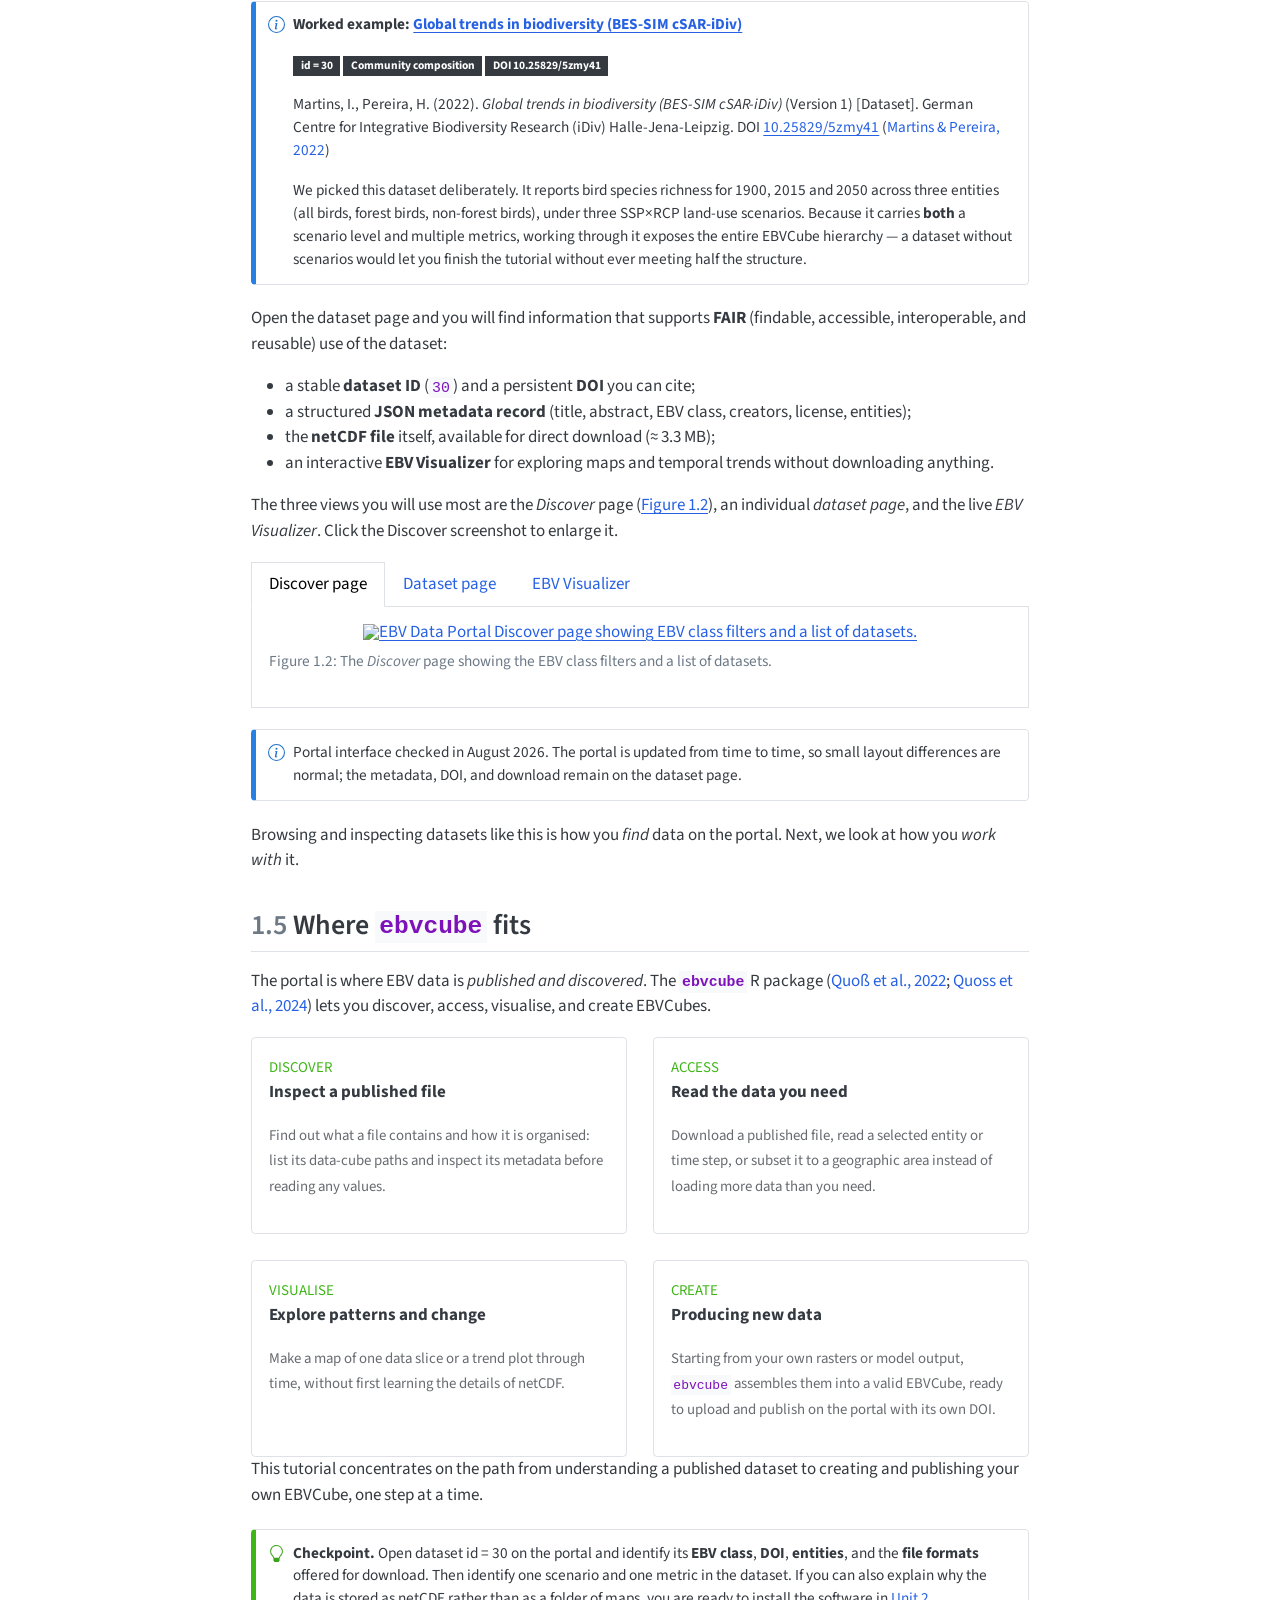
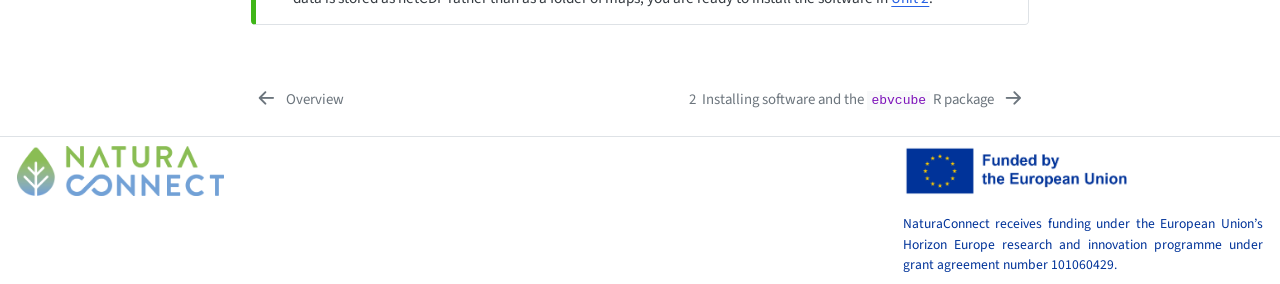
==== commit 879f950b: "Built site for gh-pages" ====
--- a/01-introduction.html
+++ b/01-introduction.html
@@ -171,13 +171,13 @@
         <li class="sidebar-item">
   <div class="sidebar-item-container"> 
   <a href="./05-validating.html" class="sidebar-item-text sidebar-link">
- <span class="menu-text"><span class="chapter-number">5</span>&nbsp; <span class="chapter-title">Validating your EBVCube before uploading</span></span></a>
+ <span class="menu-text"><span class="chapter-number">5</span>&nbsp; <span class="chapter-title">Validating and visualising your EBVCube</span></span></a>
   </div>
 </li>
         <li class="sidebar-item">
   <div class="sidebar-item-container"> 
   <a href="./06-uploading.html" class="sidebar-item-text sidebar-link">
- <span class="menu-text"><span class="chapter-number">6</span>&nbsp; <span class="chapter-title">Uploading the dataset to the EBV Data Portal</span></span></a>
+ <span class="menu-text"><span class="chapter-number">6</span>&nbsp; <span class="chapter-title">Uploading a dataset to the EBV Data Portal</span></span></a>
   </div>
 </li>
         <li class="sidebar-item">
@@ -309,7 +309,7 @@
 <section id="why-netcdf-the-ebvcube-format" class="level2" data-number="1.3">
 <h2 data-number="1.3" class="anchored" data-anchor-id="why-netcdf-the-ebvcube-format"><span class="header-section-number">1.3</span> Why netCDF? The EBVCube format</h2>
 <p>An EBVCube is designed for <em>gridded</em> biodiversity data: values arranged across geographic space and, often, through time. Storing each map or time step as a separate file quickly becomes difficult to manage and interpret. The <a href="https://www.unidata.ucar.edu/software/netcdf/">Network Common Data Form (netCDF)</a>, long used in the climate sciences, keeps the data and the information that explains it together in one <em>self-describing</em> file: units, dates, entities, and coordinate reference system travel with the values.</p>
-<p>The <strong>EBVCube</strong> is the standardised, netCDF-based data format defined for EBVs. It follows two established conventions: <strong>CF v1.8</strong> <span class="citation" data-cites="cfconventions">(<a href="08-resources.html#ref-cfconventions" role="doc-biblioref">Eaton et al., 2020</a>)</span>, which defines how coordinates, units, and time are encoded; and <strong>ACDD v1.3</strong> <span class="citation" data-cites="acdd">(<a href="08-resources.html#ref-acdd" role="doc-biblioref">Earth Science Information Partners, 2015</a>)</span>, which defines metadata that makes a dataset easier to discover and understand. EBVCube-specific biodiversity terms complete the format <span class="citation" data-cites="ebvcube2025">(<a href="08-resources.html#ref-ebvcube2025" role="doc-biblioref">Quoß et al., 2025</a>)</span>.</p>
+<p>The <strong>EBVCube</strong> is the standardised, netCDF-based data format defined for EBVs. It follows two established conventions: <strong>CF v1.8</strong> <span class="citation" data-cites="cfconventions">(<a href="08-resources.html#ref-cfconventions" role="doc-biblioref">Eaton et al., 2020</a>)</span>, which defines how coordinates, units, and time are encoded; and <strong>ACDD v1.3</strong> <span class="citation" data-cites="acdd">(<a href="08-resources.html#ref-acdd" role="doc-biblioref">Earth Science Information Partners, 2015</a>)</span>, which defines metadata that makes a dataset easier to discover and understand. EBVCube-specific biodiversity terms complete the format <span class="citation" data-cites="ebvcube2025">(<a href="08-resources.html#ref-ebvcube2025" role="doc-biblioref">Quoss et al., 2024</a>)</span>.</p>
 <p>Every data cube inside an EBVCube shares the same four dimensions. Together, they locate each data value: <em>where</em>, <em>when</em>, and for <em>which</em> biological entity.</p>
 <div class="grid">
 <div class="g-col-6 border rounded p-3">
@@ -404,7 +404,7 @@
 </section>
 <section id="where-ebvcube-fits" class="level2" data-number="1.5">
 <h2 data-number="1.5" class="anchored" data-anchor-id="where-ebvcube-fits"><span class="header-section-number">1.5</span> Where <code>ebvcube</code> fits</h2>
-<p>The portal is where EBV data is <em>published and discovered</em>. The <strong><code>ebvcube</code></strong> R package <span class="citation" data-cites="ebvcube2025 quoss2022">(<a href="08-resources.html#ref-quoss2022" role="doc-biblioref">Quoß et al., 2022</a>, <a href="08-resources.html#ref-ebvcube2025" role="doc-biblioref">2025</a>)</span> lets you discover, access, visualise, and create EBVCubes.</p>
+<p>The portal is where EBV data is <em>published and discovered</em>. The <strong><code>ebvcube</code></strong> R package <span class="citation" data-cites="ebvcube2025 quoss2022">(<a href="08-resources.html#ref-quoss2022" role="doc-biblioref">Quoß et al., 2022</a>; <a href="08-resources.html#ref-ebvcube2025" role="doc-biblioref">Quoss et al., 2024</a>)</span> lets you discover, access, visualise, and create EBVCubes.</p>
 <div class="grid">
 <div class="g-col-12 g-col-md-6 border rounded p-3">
 <p><span class="small text-success">DISCOVER</span><br>
@@ -456,11 +456,11 @@
 <div id="ref-pereira2013" class="csl-entry" role="listitem">
 Pereira, H. M., Ferrier, S., Walters, M., Geller, G. N., Jongman, R. H., Scholes, R. J., Bruford, M. W., Brummitt, N., Butchart, S. H., Cardoso, A., et al. (2013). Essential biodiversity variables. <em>Science</em>, <em>339</em>(6117), 277–278.
 </div>
+<div id="ref-ebvcube2025" class="csl-entry" role="listitem">
+Quoss, L., Fernandez, N., Langer, C., Valdez, J., &amp; Pereira, H. M. (2024). <em>Ebvcube: Working with netCDF for essential biodiversity variables</em>. German Centre for Integrative Biodiversity Research (iDiv) Halle-Jena-Leipzig. <a href="https://github.com/EBVcube/ebvcube">https://github.com/EBVcube/ebvcube</a>
+</div>
 <div id="ref-quoss2022" class="csl-entry" role="listitem">
-Quoß, L., Fernandez, N., Langer, C., Valdez, J., &amp; Pereira, H. M. (2022). Ebvcube: An <span>R</span> package to work with the <span>EBV</span> <span class="nocase">netCDF</span> standard. <em>Biodiversity Information Science and Standards</em>, <em>6</em>, e91215. <a href="https://doi.org/10.3897/biss.6.e91215">https://doi.org/10.3897/biss.6.e91215</a>
-</div>
-<div id="ref-ebvcube2025" class="csl-entry" role="listitem">
-Quoß, L., Fernandez, N., Langer, C., Valdez, J., &amp; Pereira, H. M. (2025). <em>Ebvcube: Working with netCDF for essential biodiversity variables</em>. <a href="https://github.com/EBVcube/ebvcube">https://github.com/EBVcube/ebvcube</a>
+Quoß, L., Fernández, N., Langer, C., Valdez, J., Fernández, M. A., &amp; Pereira, H. M. (2022). Building essential biodiversity variable netCDFs with the ebvcube r package. <em>Biodiversity Information Science and Standards</em>, <em>6</em>, e91215. <a href="https://doi.org/10.3897/biss.6.91215">https://doi.org/10.3897/biss.6.91215</a>
 </div>
 </div>
 </section>
@@ -1061,7 +1061,7 @@
 </div>
   </div>
 </footer>
-<script>var lightboxQuarto = GLightbox({"loop":false,"selector":".lightbox","closeEffect":"zoom","openEffect":"zoom","descPosition":"bottom"});
+<script>var lightboxQuarto = GLightbox({"descPosition":"bottom","selector":".lightbox","loop":false,"openEffect":"zoom","closeEffect":"zoom"});
 (function() {
   let previousOnload = window.onload;
   window.onload = () => {
